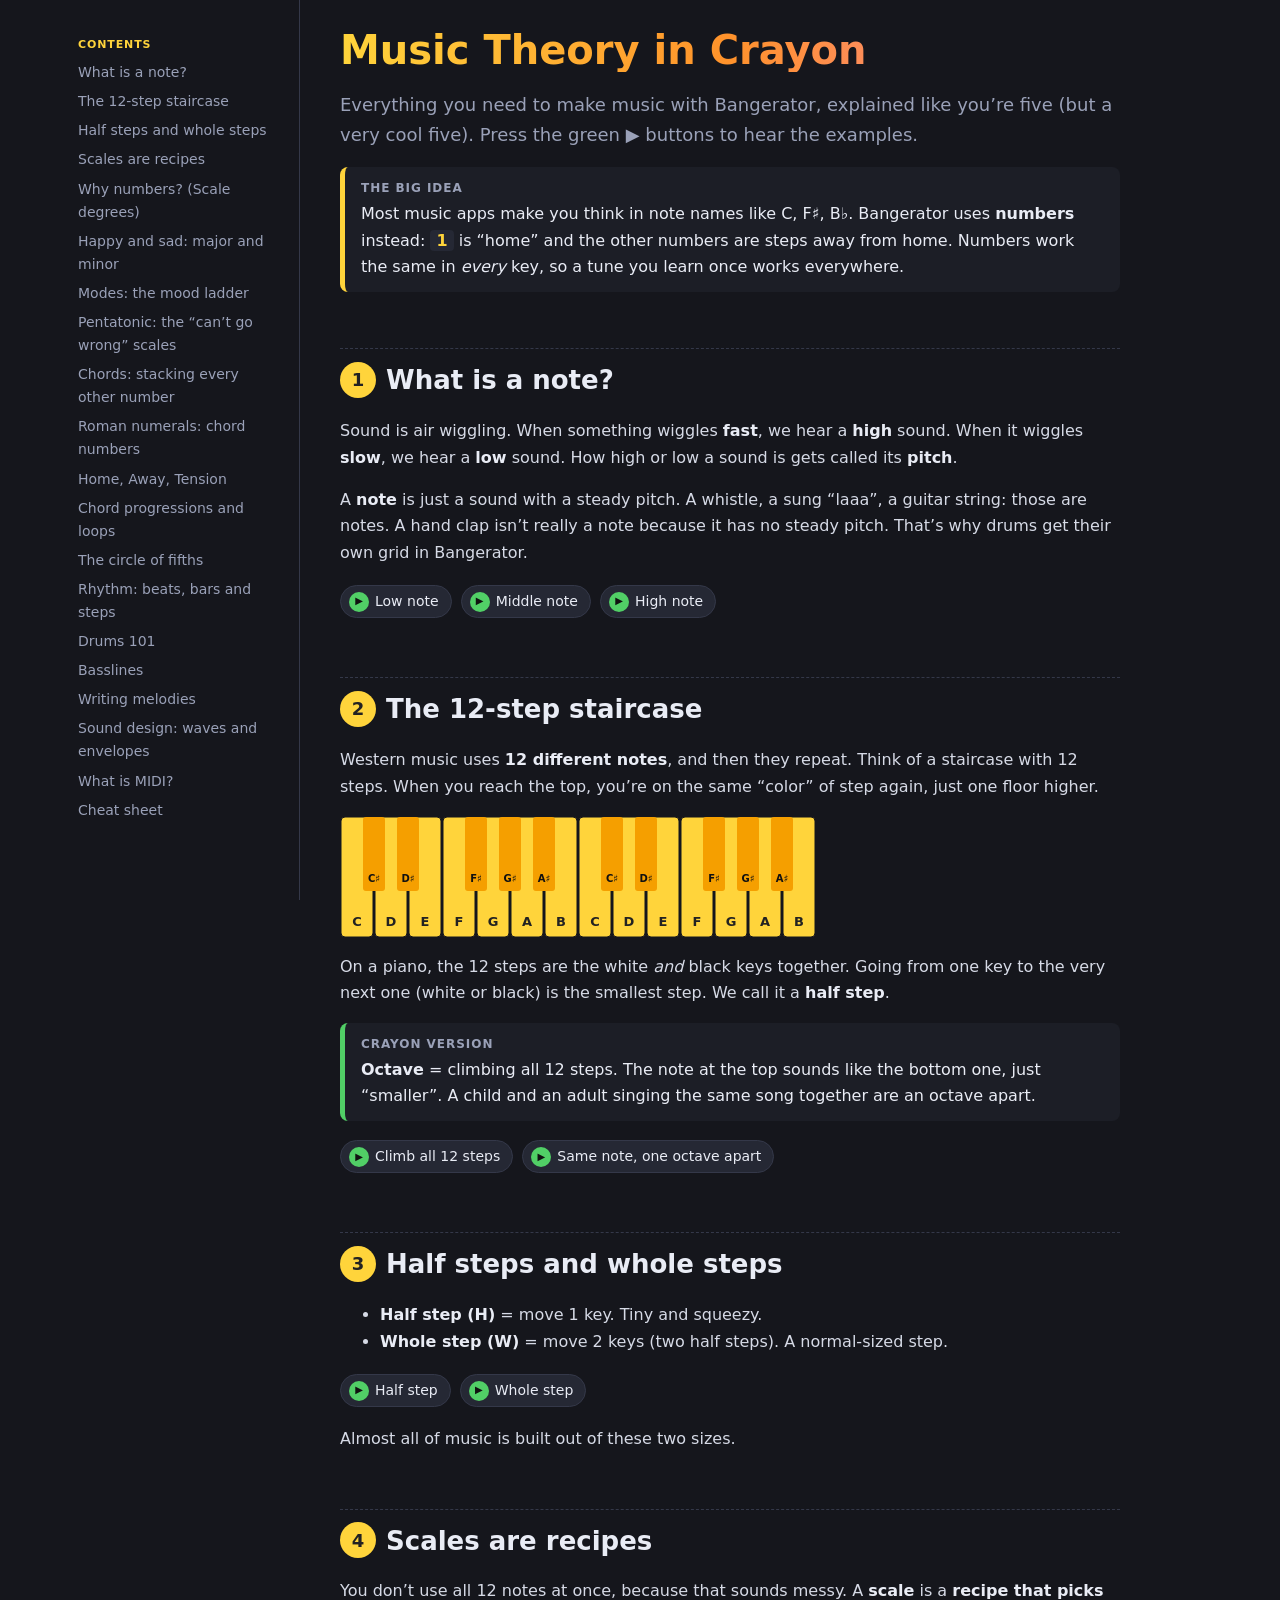
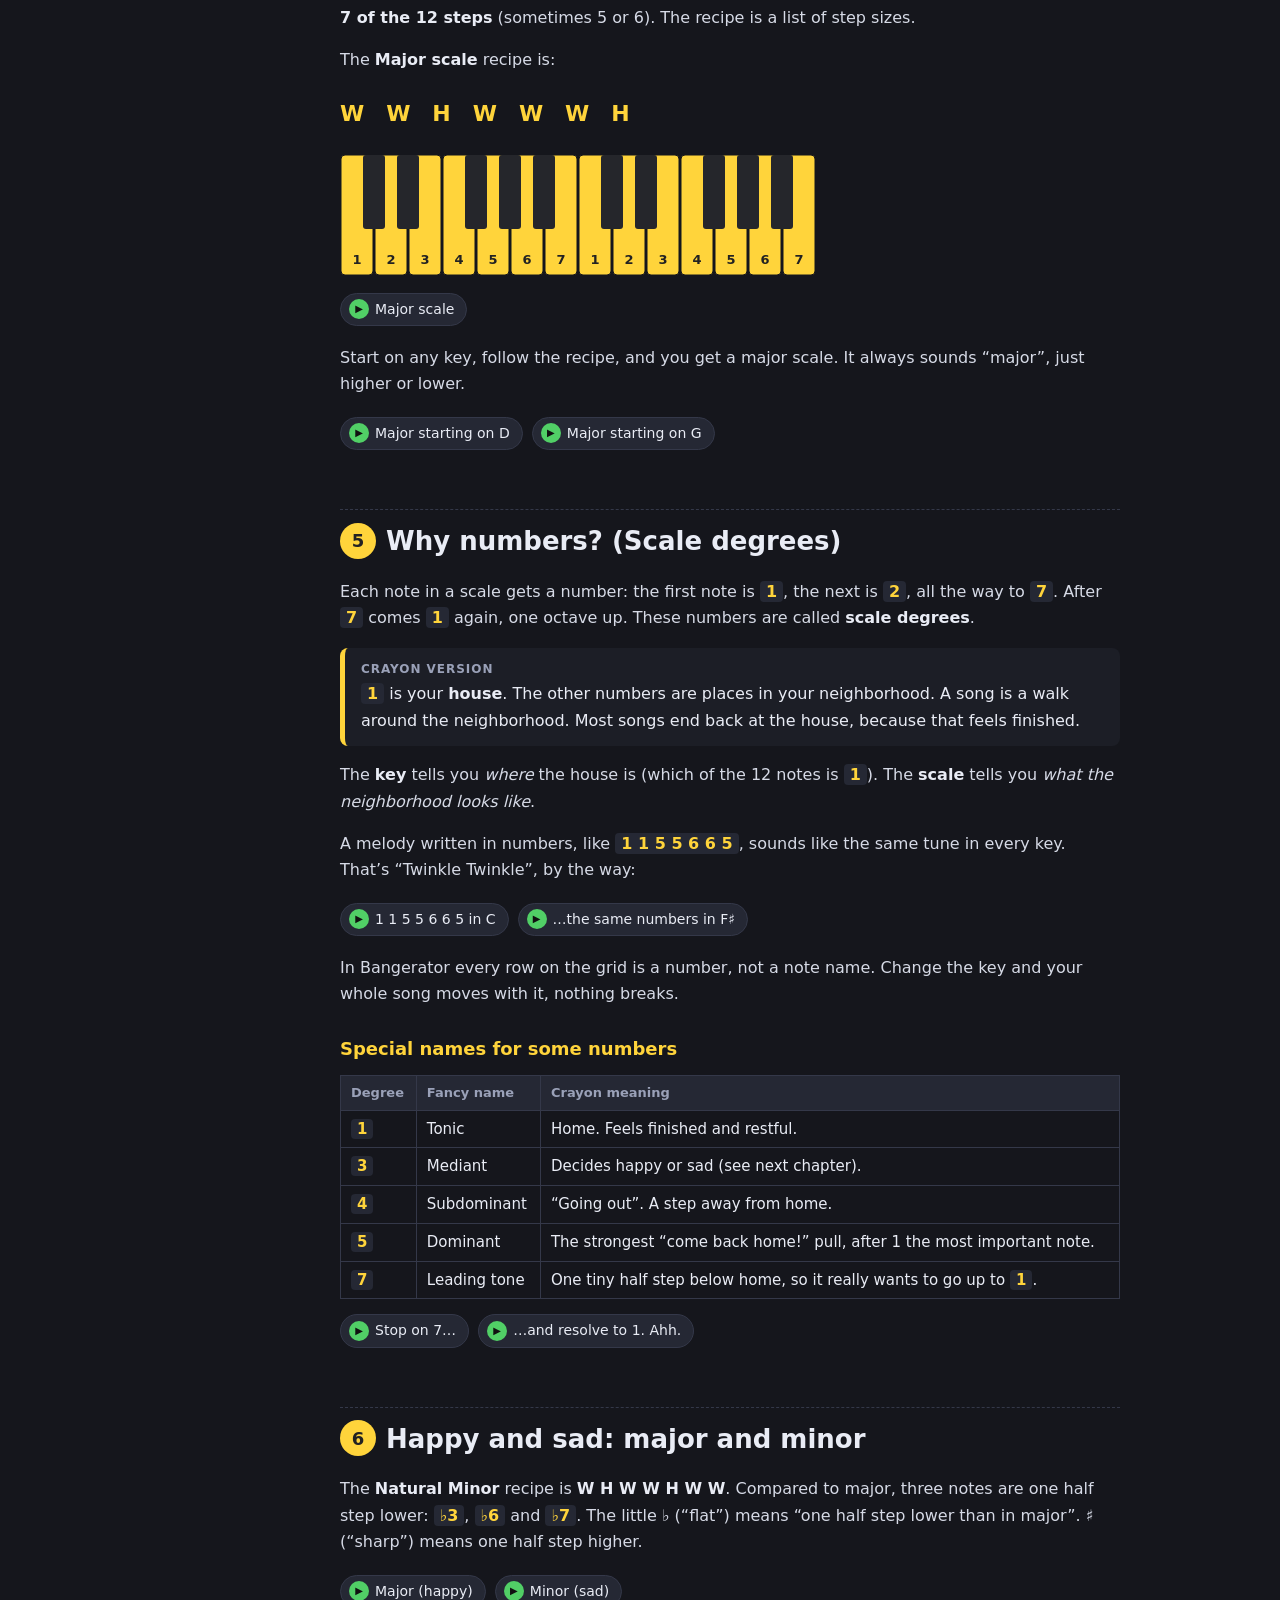
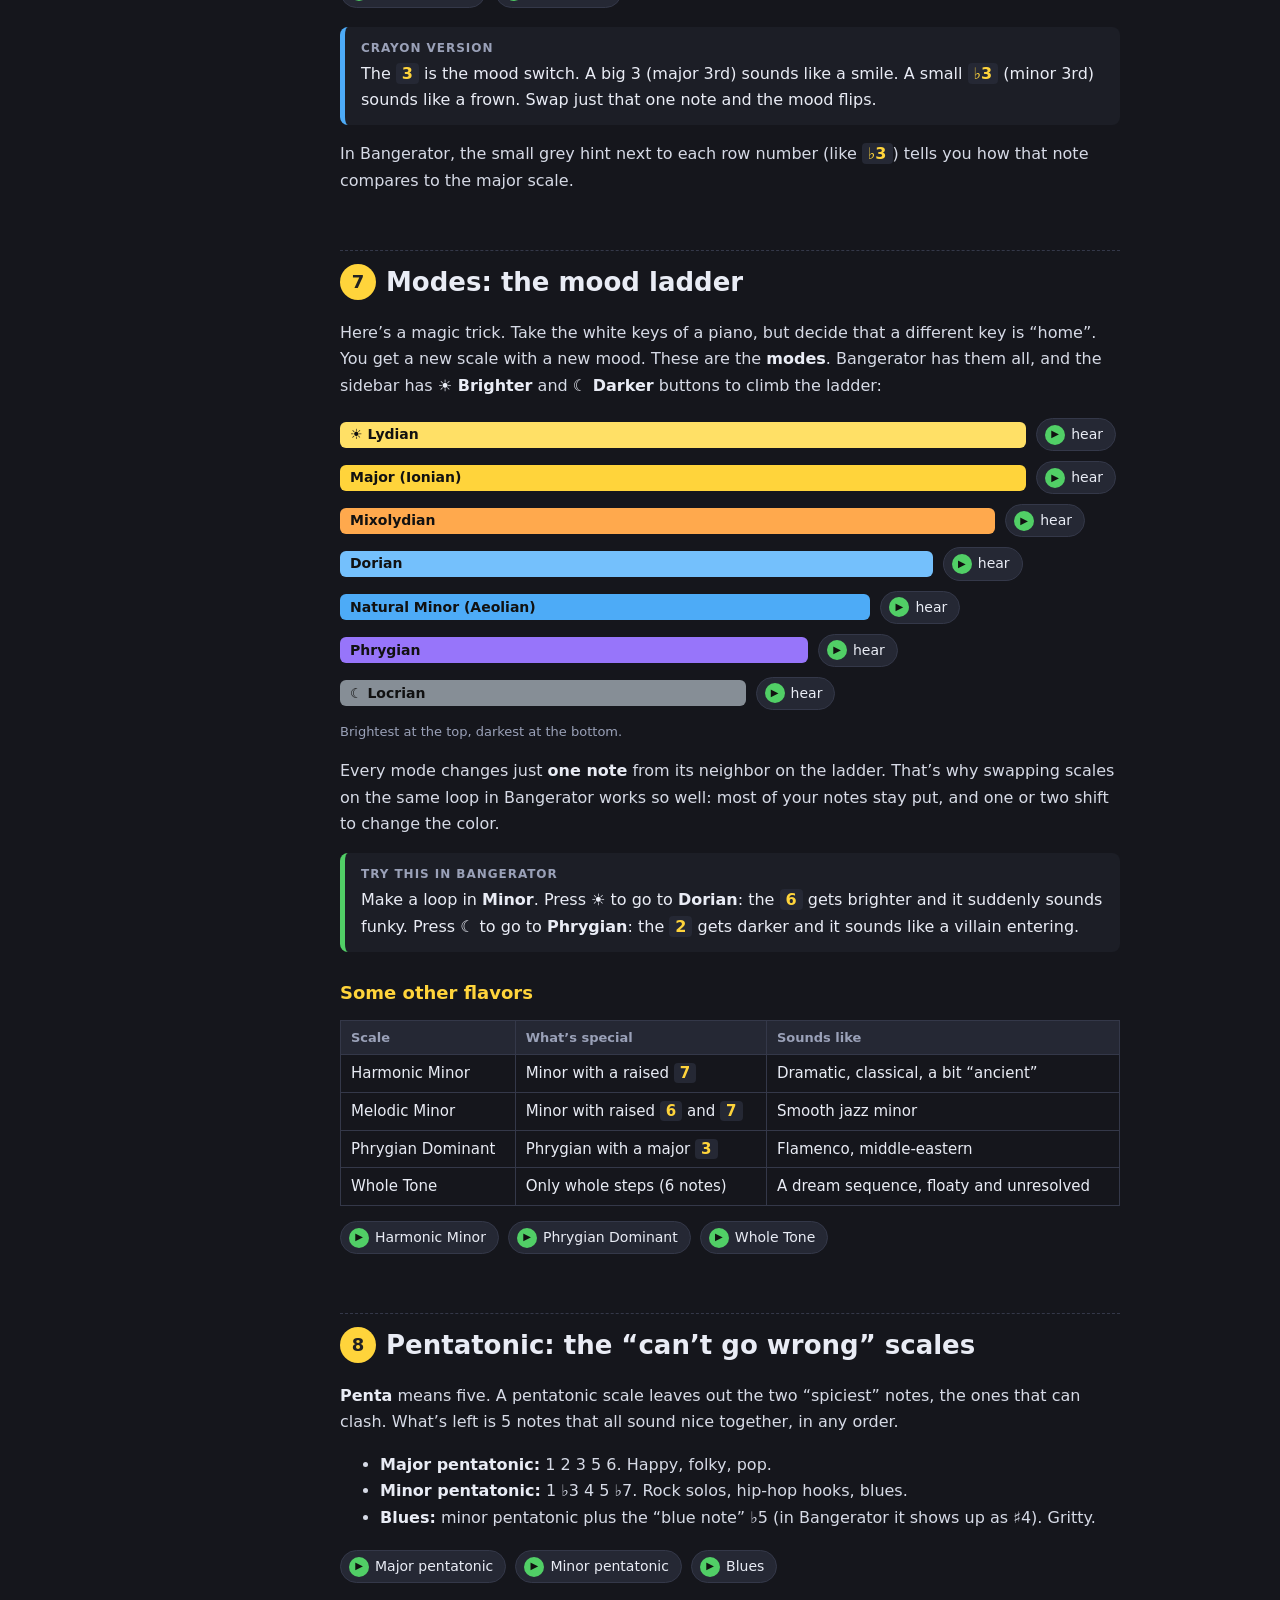
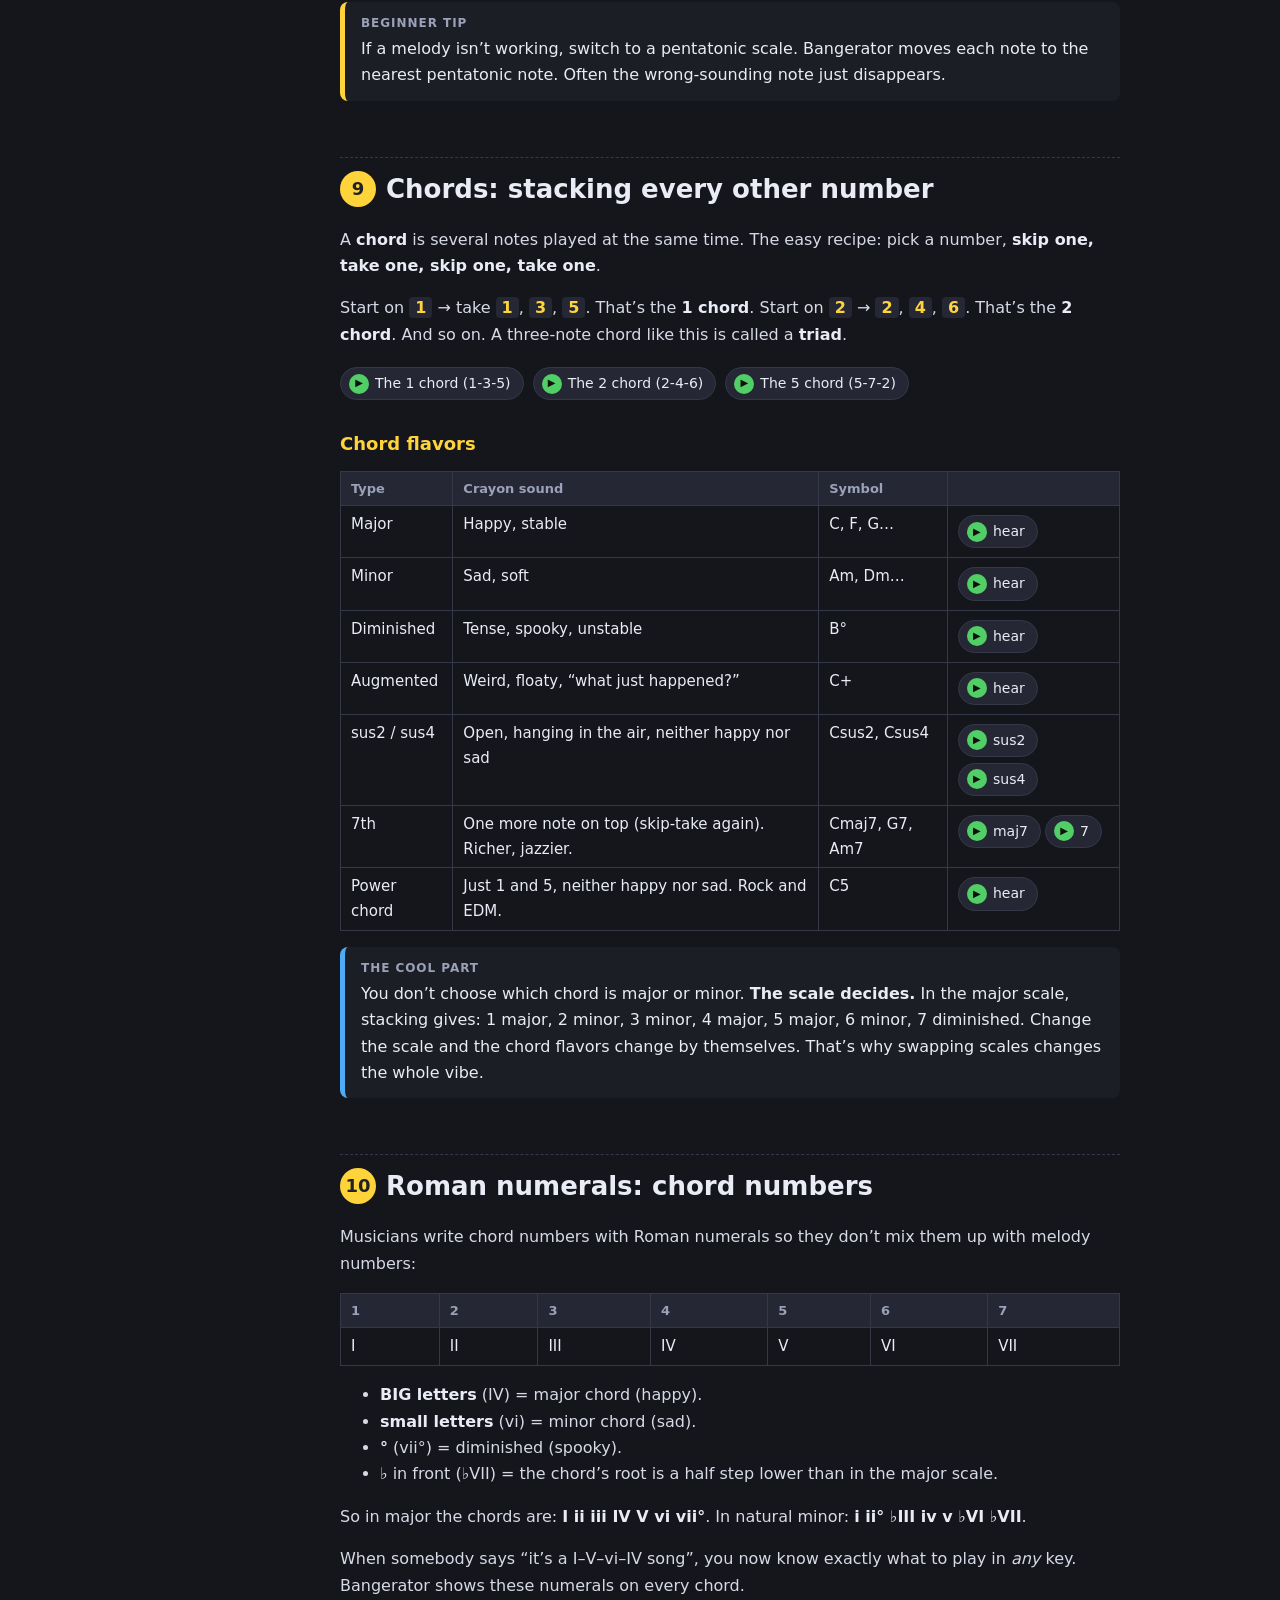
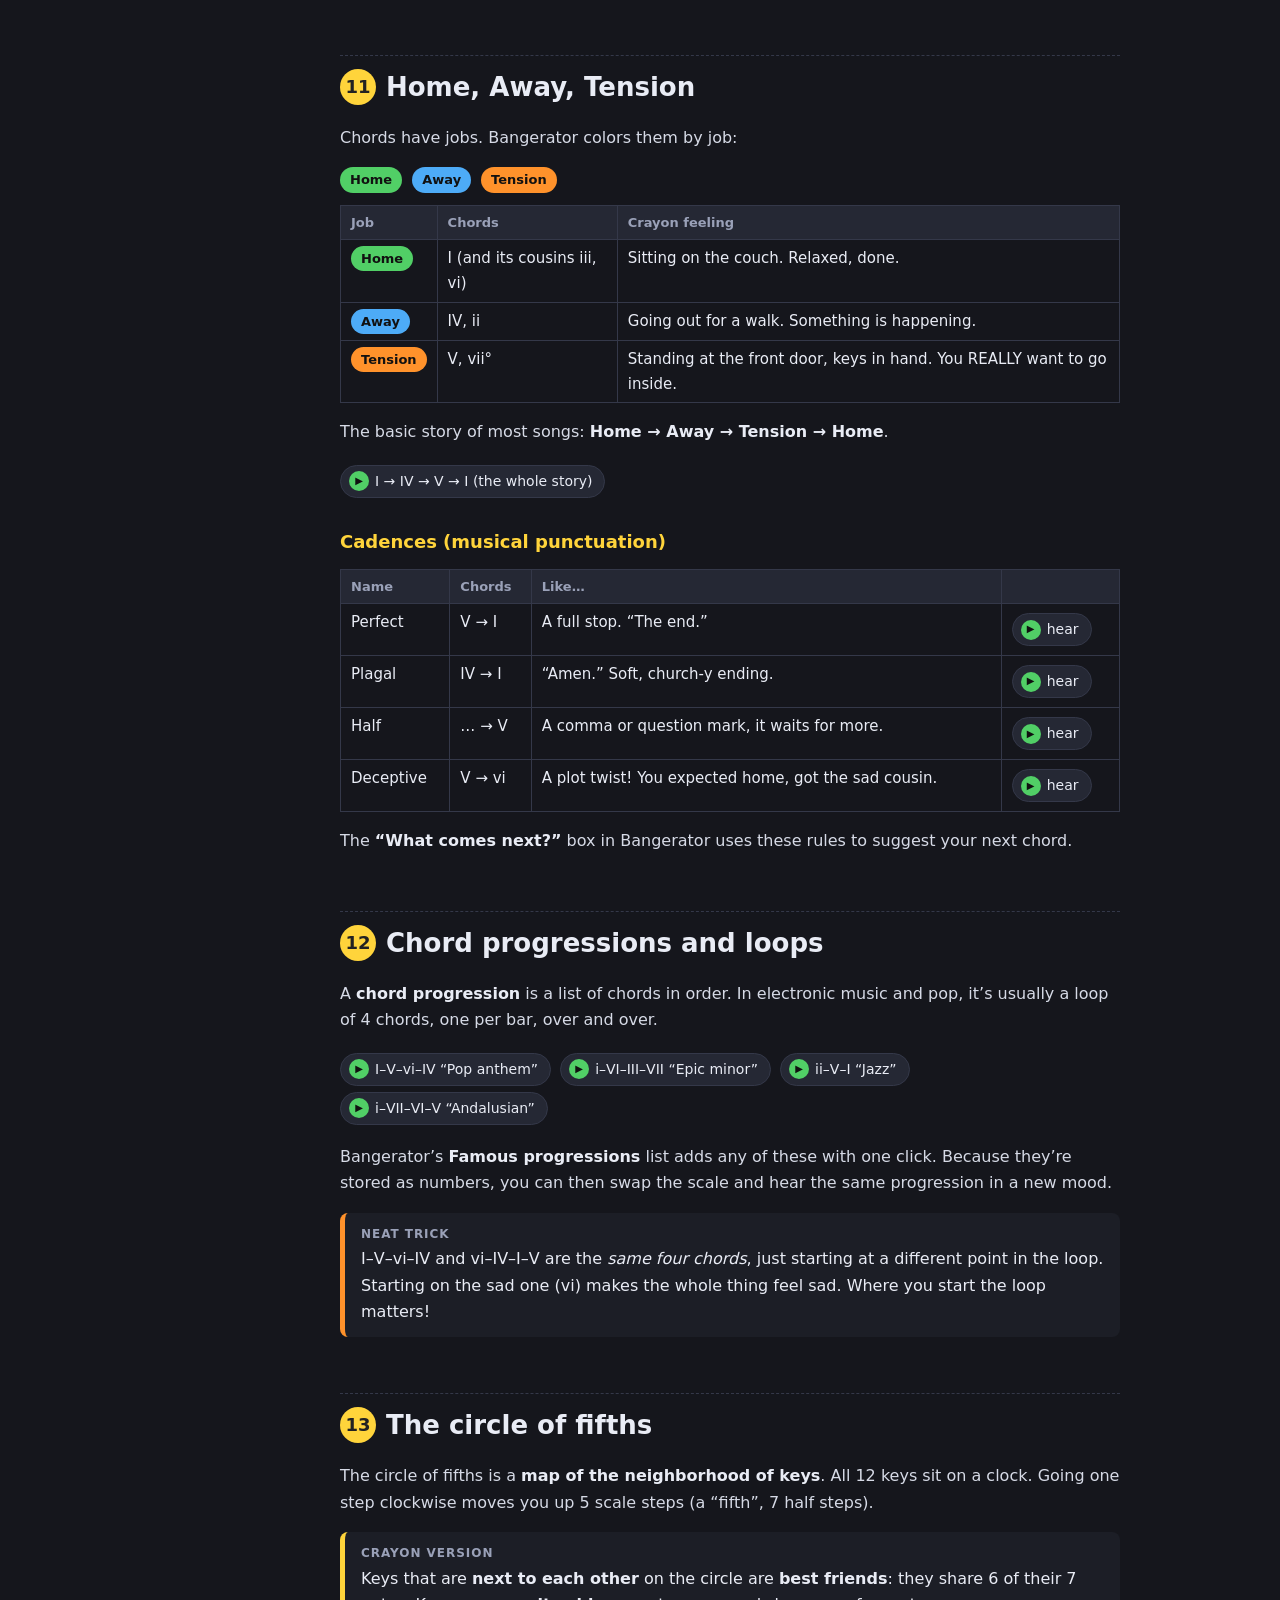
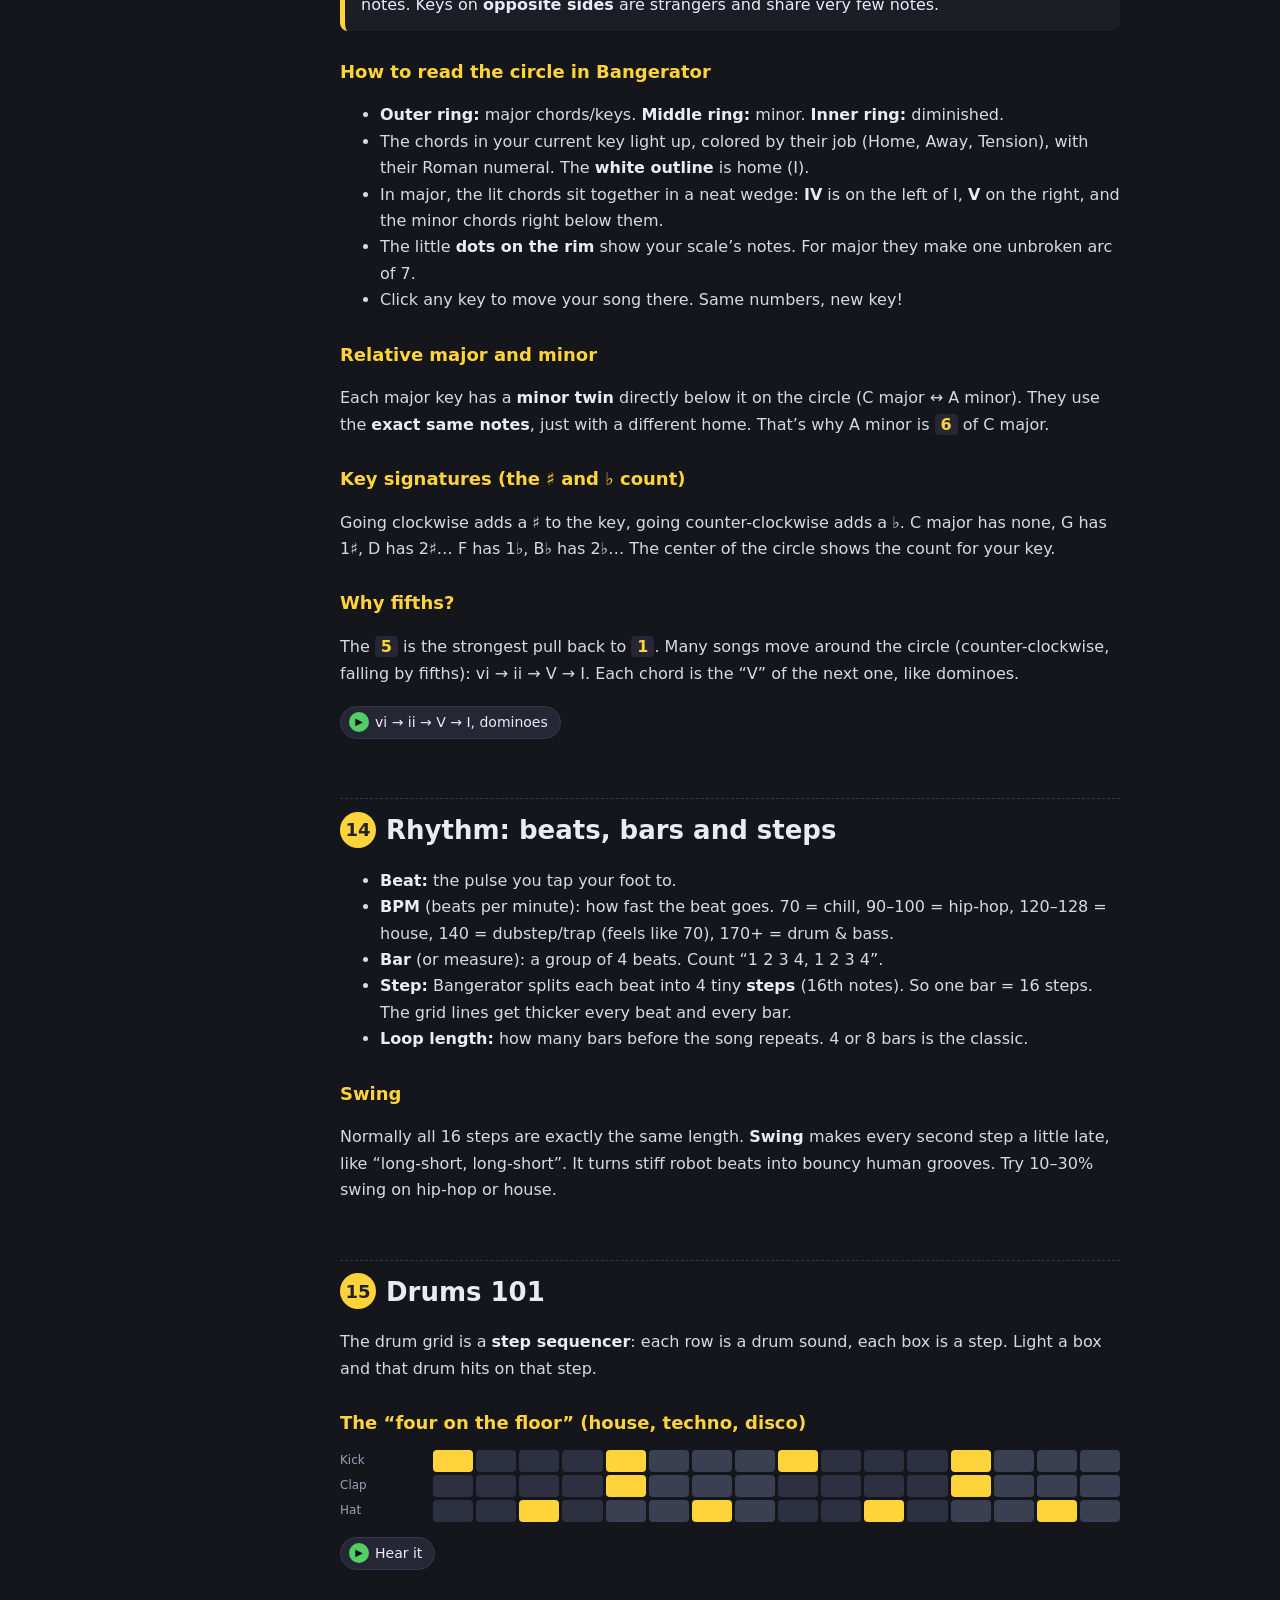
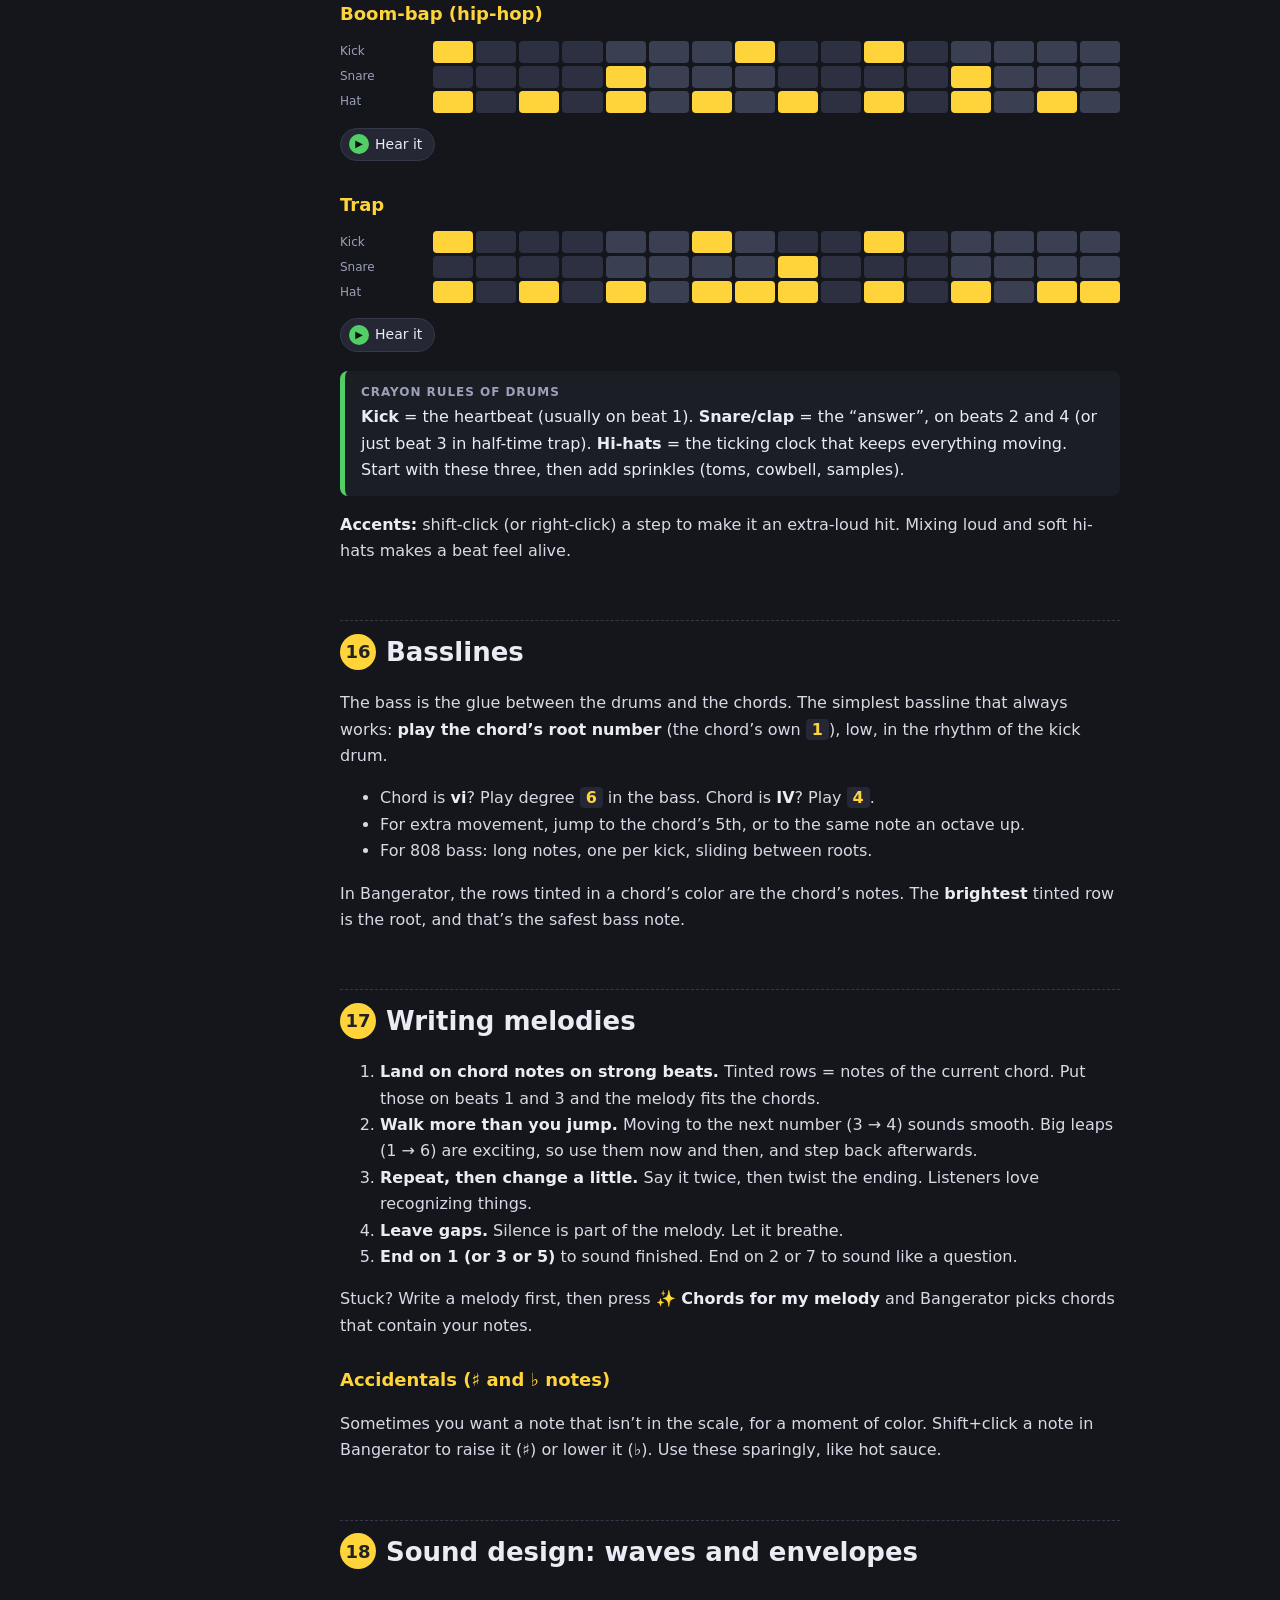
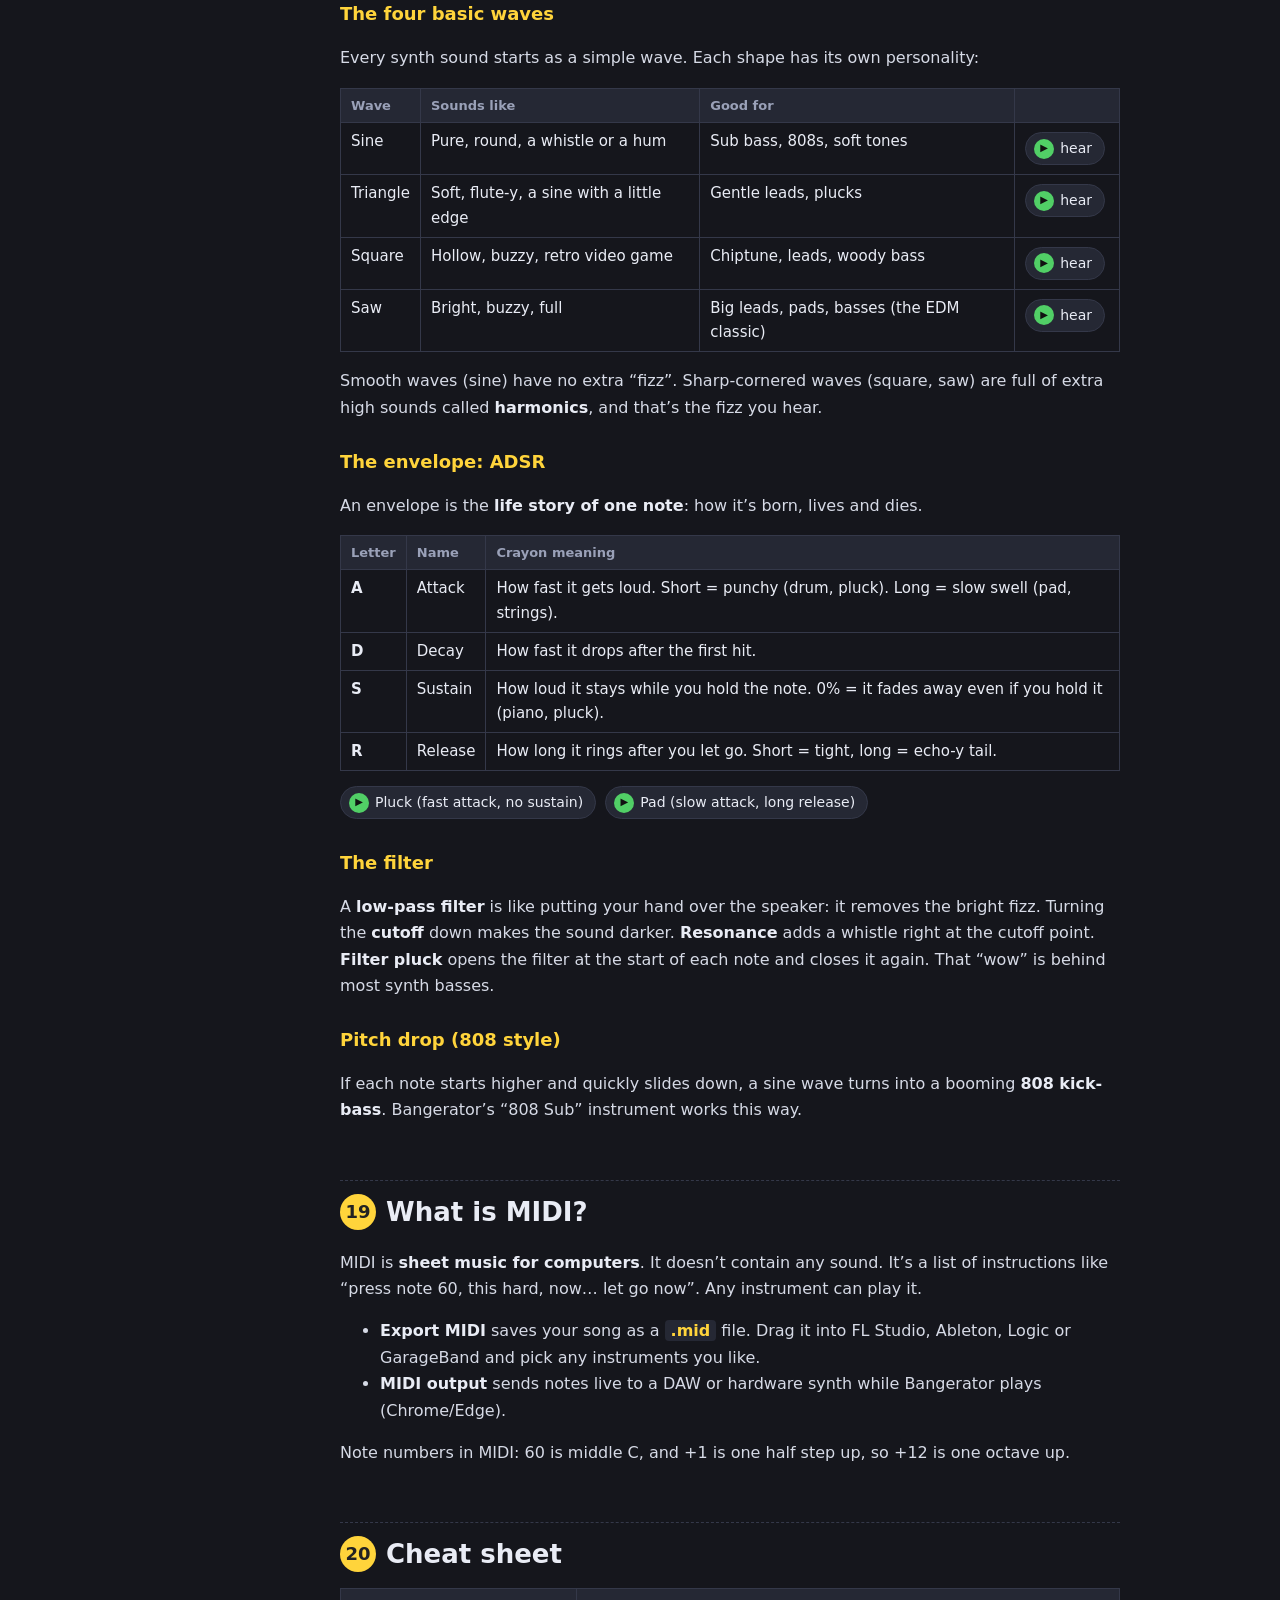
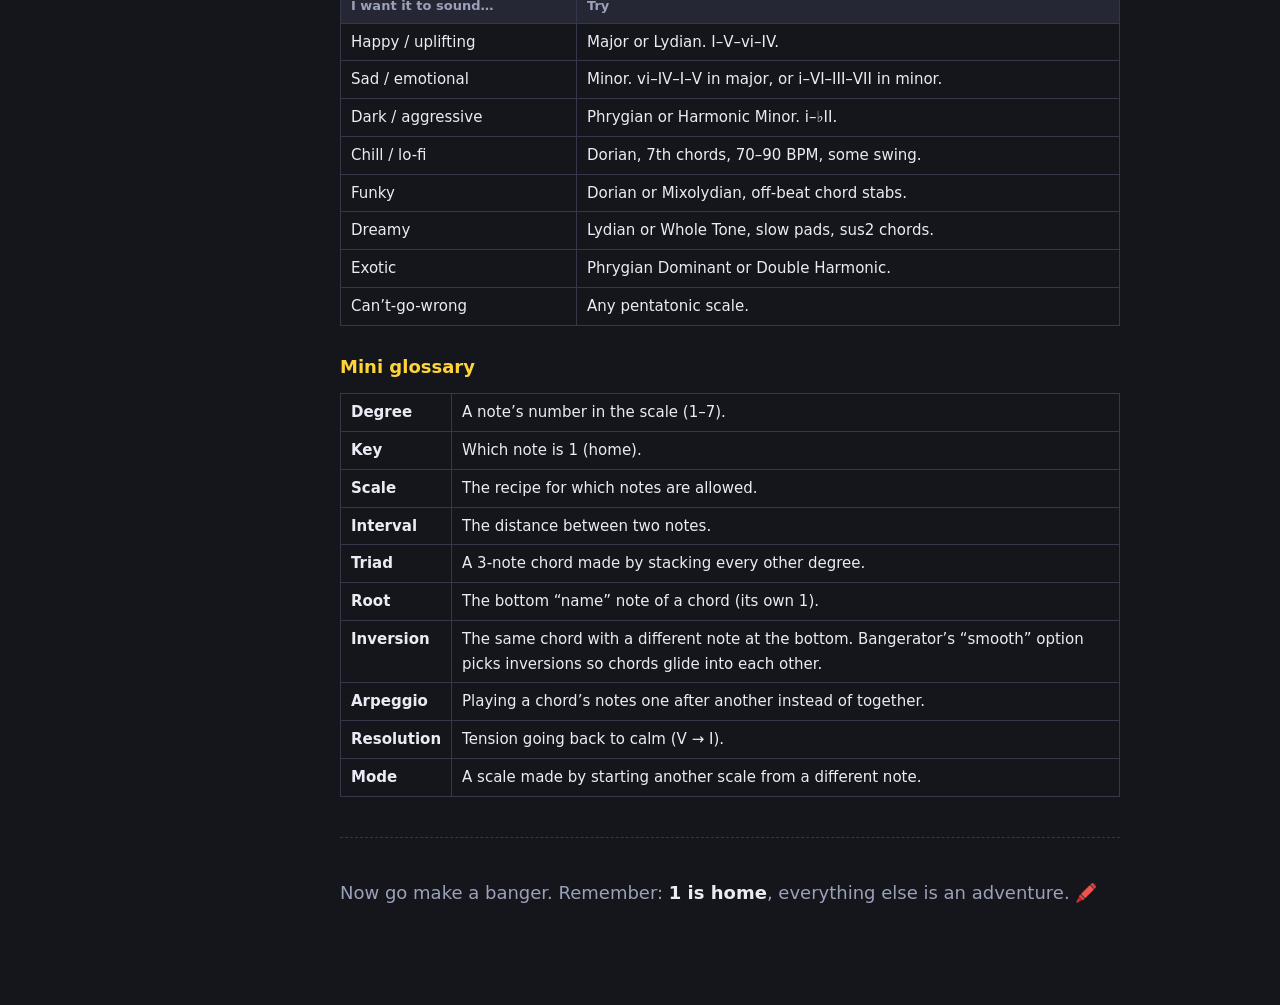
==== guide.html @ 970066cb "proof of  concept oneshot" ====
<!doctype html>
<html lang="en">
<head>
<meta charset="utf-8">
<meta name="viewport" content="width=device-width, initial-scale=1">
<title>Music Theory in Crayon</title>
<link rel="icon" href="data:image/svg+xml,%3Csvg xmlns='http://www.w3.org/2000/svg' viewBox='0 0 32 32'%3E%3Ccircle cx='16' cy='16' r='14' fill='%23ffd43b'/%3E%3Ctext x='16' y='22' font-size='16' text-anchor='middle' font-family='sans-serif' font-weight='bold'%3E1%3C/text%3E%3C/svg%3E">
<style>
  :root {
    --bg: #15161c; --bg2: #1c1e26; --bg3: #252834; --line: #343849; --text: #e9ecf5; --muted: #9aa1b8;
    --yellow: #ffd43b; --green: #51cf66; --blue: #4dabf7; --orange: #ff922b; --pink: #f783ac; --purple: #b197fc;
    color-scheme: dark;
  }
  * { box-sizing: border-box; }
  body { margin: 0; background: var(--bg); color: var(--text); font: 16px/1.65 system-ui, -apple-system, "Segoe UI", Roboto, sans-serif; }
  .wrap { display: flex; max-width: 1180px; margin: 0 auto; }
  nav.toc { position: sticky; top: 0; align-self: flex-start; height: 100vh; overflow-y: auto; width: 250px; flex: 0 0 250px; padding: 24px 12px 24px 20px; border-right: 1px solid var(--line); font-size: 14px; }
  nav.toc a { display: block; color: var(--muted); text-decoration: none; padding: 3px 8px; border-radius: 5px; }
  nav.toc a:hover { color: var(--text); background: var(--bg3); }
  nav.toc b { display: block; margin: 12px 0 4px 8px; font-size: 11px; text-transform: uppercase; letter-spacing: .08em; color: var(--yellow); }
  main { flex: 1; min-width: 0; padding: 28px 40px 80px; max-width: 860px; }
  h1 { font-size: 40px; margin: 0 0 6px; line-height: 1.1; background: linear-gradient(90deg, var(--yellow), var(--orange), var(--pink)); -webkit-background-clip: text; background-clip: text; color: transparent; }
  h2 { font-size: 26px; margin: 56px 0 12px; padding-top: 10px; border-top: 1px dashed var(--line); }
  h2 .n { display: inline-flex; align-items: center; justify-content: center; width: 36px; height: 36px; border-radius: 50%; background: var(--yellow); color: #222; font-size: 18px; margin-right: 10px; vertical-align: 3px; }
  h3 { font-size: 18px; margin: 26px 0 8px; color: var(--yellow); }
  p, li { color: #d6dae6; }
  b, strong { color: var(--text); }
  .lead { font-size: 18px; color: var(--muted); }
  .crayon { background: var(--bg2); border-left: 5px solid var(--yellow); border-radius: 8px; padding: 12px 16px; margin: 16px 0; }
  .crayon.green { border-color: var(--green); } .crayon.blue { border-color: var(--blue); } .crayon.orange { border-color: var(--orange); } .crayon.pink { border-color: var(--pink); }
  .crayon .tag { font-size: 12px; font-weight: 800; text-transform: uppercase; letter-spacing: .08em; color: var(--muted); display: block; margin-bottom: 2px; }
  .play { display: inline-flex; align-items: center; gap: 6px; background: var(--bg3); color: var(--text); border: 1px solid var(--line); border-radius: 999px; padding: 4px 12px 4px 8px; margin: 3px 4px 3px 0; cursor: pointer; font: inherit; font-size: 14px; }
  .play::before { content: "▶"; display: inline-flex; align-items: center; justify-content: center; width: 20px; height: 20px; border-radius: 50%; background: var(--green); color: #111; font-size: 10px; }
  .play:hover { border-color: var(--green); }
  .play.on::before { background: var(--orange); }
  table { border-collapse: collapse; margin: 12px 0; font-size: 15px; width: 100%; }
  th, td { border: 1px solid var(--line); padding: 6px 10px; text-align: left; vertical-align: top; }
  th { background: var(--bg3); color: var(--muted); font-weight: 600; font-size: 13px; }
  code, .num { background: var(--bg3); border-radius: 4px; padding: 1px 6px; font-weight: 700; color: var(--yellow); font-family: inherit; }
  .kbd { margin: 14px 0; overflow-x: auto; }
  .kbd svg { display: block; max-width: 100%; height: auto; }
  .row { display: flex; gap: 10px; flex-wrap: wrap; }
  .pill { display: inline-block; padding: 2px 10px; border-radius: 999px; font-weight: 700; font-size: 13px; color: #111; }
  .home { background: var(--green); } .away { background: var(--blue); } .tension { background: var(--orange); }
  .grid16 { display: grid; grid-template-columns: 90px repeat(16, 1fr); gap: 3px; margin: 12px 0; font-size: 12px; }
  .grid16 span { height: 22px; border-radius: 4px; background: #2c3040; }
  .grid16 span.on { background: var(--yellow); }
  .grid16 span.b { background: #3a3f52; }
  .grid16 span.b.on { background: var(--yellow); }
  .grid16 label { color: var(--muted); align-self: center; }
  .ladder { display: flex; flex-direction: column; gap: 4px; margin: 12px 0; }
  .ladder div { display: flex; align-items: center; gap: 10px; }
  .ladder .bar { height: 26px; border-radius: 6px; display: flex; align-items: center; padding: 0 10px; font-weight: 700; color: #111; font-size: 14px; }
  hr { border: none; border-top: 1px dashed var(--line); margin: 40px 0; }
  @media (max-width: 800px) { nav.toc { display: none; } main { padding: 20px 16px 60px; } }
</style>
</head>
<body>
<div class="wrap">
<nav class="toc" id="toc"></nav>
<main>

<h1>Music Theory in Crayon</h1>
<p class="lead">Everything you need to make music with Bangerator, explained like you’re five (but a very cool five). Press the green ▶ buttons to hear the examples.</p>

<div class="crayon"><span class="tag">The big idea</span>
Most music apps make you think in note names like C, F♯, B♭. Bangerator uses <b>numbers</b> instead: <span class="num">1</span> is “home” and the other numbers are steps away from home. Numbers work the same in <i>every</i> key, so a tune you learn once works everywhere.</div>

<!-- ============================================================ -->
<h2 id="sound"><span class="n">1</span>What is a note?</h2>
<p>Sound is air wiggling. When something wiggles <b>fast</b>, we hear a <b>high</b> sound. When it wiggles <b>slow</b>, we hear a <b>low</b> sound. How high or low a sound is gets called its <b>pitch</b>.</p>
<p>A <b>note</b> is just a sound with a steady pitch. A whistle, a sung “laaa”, a guitar string: those are notes. A hand clap isn’t really a note because it has no steady pitch. That’s why drums get their own grid in Bangerator.</p>
<button class="play" data-play="notes:48">Low note</button>
<button class="play" data-play="notes:60">Middle note</button>
<button class="play" data-play="notes:84">High note</button>

<!-- ============================================================ -->
<h2 id="twelve"><span class="n">2</span>The 12-step staircase</h2>
<p>Western music uses <b>12 different notes</b>, and then they repeat. Think of a staircase with 12 steps. When you reach the top, you’re on the same “color” of step again, just one floor higher.</p>
<div class="kbd" data-kbd="0,1,2,3,4,5,6,7,8,9,10,11" data-root="0" data-labels="names"></div>
<p>On a piano, the 12 steps are the white <i>and</i> black keys together. Going from one key to the very next one (white or black) is the smallest step. We call it a <b>half step</b>.</p>
<div class="crayon green"><span class="tag">Crayon version</span>
<b>Octave</b> = climbing all 12 steps. The note at the top sounds like the bottom one, just “smaller”. A child and an adult singing the same song together are an octave apart.</div>
<button class="play" data-play="notes:60,61,62,63,64,65,66,67,68,69,70,71,72" data-gap="0.18">Climb all 12 steps</button>
<button class="play" data-play="chord:60,72">Same note, one octave apart</button>

<!-- ============================================================ -->
<h2 id="steps"><span class="n">3</span>Half steps and whole steps</h2>
<ul>
  <li><b>Half step (H)</b> = move 1 key. Tiny and squeezy.</li>
  <li><b>Whole step (W)</b> = move 2 keys (two half steps). A normal-sized step.</li>
</ul>
<button class="play" data-play="notes:60,61" data-gap="0.4">Half step</button>
<button class="play" data-play="notes:60,62" data-gap="0.4">Whole step</button>
<p>Almost all of music is built out of these two sizes.</p>

<!-- ============================================================ -->
<h2 id="scales"><span class="n">4</span>Scales are recipes</h2>
<p>You don’t use all 12 notes at once, because that sounds messy. A <b>scale</b> is a <b>recipe that picks 7 of the 12 steps</b> (sometimes 5 or 6). The recipe is a list of step sizes.</p>
<p>The <b>Major scale</b> recipe is:</p>
<p style="font-size:22px;font-weight:800;letter-spacing:.1em;color:var(--yellow)">W&nbsp; W&nbsp; H&nbsp; W&nbsp; W&nbsp; W&nbsp; H</p>
<div class="kbd" data-kbd="0,2,4,5,7,9,11" data-root="0" data-labels="degrees"></div>
<button class="play" data-play="scale:major:60">Major scale</button>
<p>Start on any key, follow the recipe, and you get a major scale. It always sounds “major”, just higher or lower.</p>
<button class="play" data-play="scale:major:62">Major starting on D</button>
<button class="play" data-play="scale:major:67">Major starting on G</button>

<!-- ============================================================ -->
<h2 id="numbers"><span class="n">5</span>Why numbers? (Scale degrees)</h2>
<p>Each note in a scale gets a number: the first note is <span class="num">1</span>, the next is <span class="num">2</span>, all the way to <span class="num">7</span>. After <span class="num">7</span> comes <span class="num">1</span> again, one octave up. These numbers are called <b>scale degrees</b>.</p>
<div class="crayon"><span class="tag">Crayon version</span>
<span class="num">1</span> is your <b>house</b>. The other numbers are places in your neighborhood. A song is a walk around the neighborhood. Most songs end back at the house, because that feels finished.</div>
<p>The <b>key</b> tells you <i>where</i> the house is (which of the 12 notes is <span class="num">1</span>). The <b>scale</b> tells you <i>what the neighborhood looks like</i>.</p>
<p>A melody written in numbers, like <span class="num">1 1 5 5 6 6 5</span>, sounds like the same tune in every key. That’s “Twinkle Twinkle”, by the way:</p>
<button class="play" data-play="degrees:major:60:0,0,4,4,5,5,4">1 1 5 5 6 6 5 in C</button>
<button class="play" data-play="degrees:major:66:0,0,4,4,5,5,4">…the same numbers in F♯</button>
<p>In Bangerator every row on the grid is a number, not a note name. Change the key and your whole song moves with it, nothing breaks.</p>
<h3>Special names for some numbers</h3>
<table>
<tr><th>Degree</th><th>Fancy name</th><th>Crayon meaning</th></tr>
<tr><td><span class="num">1</span></td><td>Tonic</td><td>Home. Feels finished and restful.</td></tr>
<tr><td><span class="num">3</span></td><td>Mediant</td><td>Decides happy or sad (see next chapter).</td></tr>
<tr><td><span class="num">4</span></td><td>Subdominant</td><td>“Going out”. A step away from home.</td></tr>
<tr><td><span class="num">5</span></td><td>Dominant</td><td>The strongest “come back home!” pull, after 1 the most important note.</td></tr>
<tr><td><span class="num">7</span></td><td>Leading tone</td><td>One tiny half step below home, so it really wants to go up to <span class="num">1</span>.</td></tr>
</table>
<button class="play" data-play="degrees:major:60:0,1,2,3,4,5,6">Stop on 7…</button>
<button class="play" data-play="degrees:major:60:6,7">…and resolve to 1. Ahh.</button>

<!-- ============================================================ -->
<h2 id="majorminor"><span class="n">6</span>Happy and sad: major and minor</h2>
<p>The <b>Natural Minor</b> recipe is <b>W H W W H W W</b>. Compared to major, three notes are one half step lower: <span class="num">♭3</span>, <span class="num">♭6</span> and <span class="num">♭7</span>. The little ♭ (“flat”) means “one half step lower than in major”. ♯ (“sharp”) means one half step higher.</p>
<button class="play" data-play="scale:major:60">Major (happy)</button>
<button class="play" data-play="scale:minor:60">Minor (sad)</button>
<div class="crayon blue"><span class="tag">Crayon version</span>
The <span class="num">3</span> is the mood switch. A big 3 (major 3rd) sounds like a smile. A small <span class="num">♭3</span> (minor 3rd) sounds like a frown. Swap just that one note and the mood flips.</div>
<p>In Bangerator, the small grey hint next to each row number (like <code>♭3</code>) tells you how that note compares to the major scale.</p>

<!-- ============================================================ -->
<h2 id="modes"><span class="n">7</span>Modes: the mood ladder</h2>
<p>Here’s a magic trick. Take the white keys of a piano, but decide that a different key is “home”. You get a new scale with a new mood. These are the <b>modes</b>. Bangerator has them all, and the sidebar has <b>☀ Brighter</b> and <b>☾ Darker</b> buttons to climb the ladder:</p>
<div class="ladder" id="ladder"></div>
<p>Every mode changes just <b>one note</b> from its neighbor on the ladder. That’s why swapping scales on the same loop in Bangerator works so well: most of your notes stay put, and one or two shift to change the color.</p>
<div class="crayon green"><span class="tag">Try this in Bangerator</span>
Make a loop in <b>Minor</b>. Press ☀ to go to <b>Dorian</b>: the <span class="num">6</span> gets brighter and it suddenly sounds funky. Press ☾ to go to <b>Phrygian</b>: the <span class="num">2</span> gets darker and it sounds like a villain entering.</div>
<h3>Some other flavors</h3>
<table>
<tr><th>Scale</th><th>What’s special</th><th>Sounds like</th></tr>
<tr><td>Harmonic Minor</td><td>Minor with a raised <span class="num">7</span></td><td>Dramatic, classical, a bit “ancient”</td></tr>
<tr><td>Melodic Minor</td><td>Minor with raised <span class="num">6</span> and <span class="num">7</span></td><td>Smooth jazz minor</td></tr>
<tr><td>Phrygian Dominant</td><td>Phrygian with a major <span class="num">3</span></td><td>Flamenco, middle-eastern</td></tr>
<tr><td>Whole Tone</td><td>Only whole steps (6 notes)</td><td>A dream sequence, floaty and unresolved</td></tr>
</table>
<button class="play" data-play="scale:harmonicMinor:60">Harmonic Minor</button>
<button class="play" data-play="scale:phrygianDominant:60">Phrygian Dominant</button>
<button class="play" data-play="scale:wholeTone:60">Whole Tone</button>

<!-- ============================================================ -->
<h2 id="penta"><span class="n">8</span>Pentatonic: the “can’t go wrong” scales</h2>
<p><b>Penta</b> means five. A pentatonic scale leaves out the two “spiciest” notes, the ones that can clash. What’s left is 5 notes that all sound nice together, in any order.</p>
<ul>
<li><b>Major pentatonic:</b> 1 2 3 5 6. Happy, folky, pop.</li>
<li><b>Minor pentatonic:</b> 1 ♭3 4 5 ♭7. Rock solos, hip-hop hooks, blues.</li>
<li><b>Blues:</b> minor pentatonic plus the “blue note” ♭5 (in Bangerator it shows up as ♯4). Gritty.</li>
</ul>
<button class="play" data-play="scale:majorPent:60">Major pentatonic</button>
<button class="play" data-play="scale:minorPent:60">Minor pentatonic</button>
<button class="play" data-play="scale:blues:60">Blues</button>
<div class="crayon"><span class="tag">Beginner tip</span>
If a melody isn’t working, switch to a pentatonic scale. Bangerator moves each note to the nearest pentatonic note. Often the wrong-sounding note just disappears.</div>

<!-- ============================================================ -->
<h2 id="chords"><span class="n">9</span>Chords: stacking every other number</h2>
<p>A <b>chord</b> is several notes played at the same time. The easy recipe: pick a number, <b>skip one, take one, skip one, take one</b>.</p>
<p>Start on <span class="num">1</span> → take <span class="num">1</span>, <span class="num">3</span>, <span class="num">5</span>. That’s the <b>1 chord</b>. Start on <span class="num">2</span> → <span class="num">2</span>, <span class="num">4</span>, <span class="num">6</span>. That’s the <b>2 chord</b>. And so on. A three-note chord like this is called a <b>triad</b>.</p>
<button class="play" data-play="degchord:major:60:0">The 1 chord (1-3-5)</button>
<button class="play" data-play="degchord:major:60:1">The 2 chord (2-4-6)</button>
<button class="play" data-play="degchord:major:60:4">The 5 chord (5-7-2)</button>
<h3>Chord flavors</h3>
<table>
<tr><th>Type</th><th>Crayon sound</th><th>Symbol</th><th></th></tr>
<tr><td>Major</td><td>Happy, stable</td><td>C, F, G…</td><td><button class="play" data-play="chord:60,64,67">hear</button></td></tr>
<tr><td>Minor</td><td>Sad, soft</td><td>Am, Dm…</td><td><button class="play" data-play="chord:60,63,67">hear</button></td></tr>
<tr><td>Diminished</td><td>Tense, spooky, unstable</td><td>B°</td><td><button class="play" data-play="chord:60,63,66">hear</button></td></tr>
<tr><td>Augmented</td><td>Weird, floaty, “what just happened?”</td><td>C+</td><td><button class="play" data-play="chord:60,64,68">hear</button></td></tr>
<tr><td>sus2 / sus4</td><td>Open, hanging in the air, neither happy nor sad</td><td>Csus2, Csus4</td><td><button class="play" data-play="chord:60,62,67">sus2</button><button class="play" data-play="chord:60,65,67">sus4</button></td></tr>
<tr><td>7th</td><td>One more note on top (skip-take again). Richer, jazzier.</td><td>Cmaj7, G7, Am7</td><td><button class="play" data-play="chord:60,64,67,71">maj7</button><button class="play" data-play="chord:55,59,62,65">7</button></td></tr>
<tr><td>Power chord</td><td>Just 1 and 5, neither happy nor sad. Rock and EDM.</td><td>C5</td><td><button class="play" data-play="chord:48,55,60">hear</button></td></tr>
</table>
<div class="crayon blue"><span class="tag">The cool part</span>
You don’t choose which chord is major or minor. <b>The scale decides.</b> In the major scale, stacking gives: 1 major, 2 minor, 3 minor, 4 major, 5 major, 6 minor, 7 diminished. Change the scale and the chord flavors change by themselves. That’s why swapping scales changes the whole vibe.</div>

<!-- ============================================================ -->
<h2 id="roman"><span class="n">10</span>Roman numerals: chord numbers</h2>
<p>Musicians write chord numbers with Roman numerals so they don’t mix them up with melody numbers:</p>
<table>
<tr><th>1</th><th>2</th><th>3</th><th>4</th><th>5</th><th>6</th><th>7</th></tr>
<tr><td>I</td><td>II</td><td>III</td><td>IV</td><td>V</td><td>VI</td><td>VII</td></tr>
</table>
<ul>
<li><b>BIG letters</b> (IV) = major chord (happy).</li>
<li><b>small letters</b> (vi) = minor chord (sad).</li>
<li><b>°</b> (vii°) = diminished (spooky).</li>
<li><b>♭</b> in front (♭VII) = the chord’s root is a half step lower than in the major scale.</li>
</ul>
<p>So in major the chords are: <b>I ii iii IV V vi vii°</b>. In natural minor: <b>i ii° ♭III iv v ♭VI ♭VII</b>.</p>
<p>When somebody says “it’s a I–V–vi–IV song”, you now know exactly what to play in <i>any</i> key. Bangerator shows these numerals on every chord.</p>

<!-- ============================================================ -->
<h2 id="function"><span class="n">11</span>Home, Away, Tension</h2>
<p>Chords have jobs. Bangerator colors them by job:</p>
<div class="row" style="margin:10px 0">
  <span class="pill home">Home</span> <span class="pill away">Away</span> <span class="pill tension">Tension</span>
</div>
<table>
<tr><th>Job</th><th>Chords</th><th>Crayon feeling</th></tr>
<tr><td><span class="pill home">Home</span></td><td>I (and its cousins iii, vi)</td><td>Sitting on the couch. Relaxed, done.</td></tr>
<tr><td><span class="pill away">Away</span></td><td>IV, ii</td><td>Going out for a walk. Something is happening.</td></tr>
<tr><td><span class="pill tension">Tension</span></td><td>V, vii°</td><td>Standing at the front door, keys in hand. You REALLY want to go inside.</td></tr>
</table>
<p>The basic story of most songs: <b>Home → Away → Tension → Home</b>.</p>
<button class="play" data-play="prog:major:60:0,3,4,0">I → IV → V → I (the whole story)</button>
<h3>Cadences (musical punctuation)</h3>
<table>
<tr><th>Name</th><th>Chords</th><th>Like…</th><th></th></tr>
<tr><td>Perfect</td><td>V → I</td><td>A full stop. “The end.”</td><td><button class="play" data-play="prog:major:60:4,0">hear</button></td></tr>
<tr><td>Plagal</td><td>IV → I</td><td>“Amen.” Soft, church-y ending.</td><td><button class="play" data-play="prog:major:60:3,0">hear</button></td></tr>
<tr><td>Half</td><td>… → V</td><td>A comma or question mark, it waits for more.</td><td><button class="play" data-play="prog:major:60:0,4">hear</button></td></tr>
<tr><td>Deceptive</td><td>V → vi</td><td>A plot twist! You expected home, got the sad cousin.</td><td><button class="play" data-play="prog:major:60:4,5">hear</button></td></tr>
</table>
<p>The <b>“What comes next?”</b> box in Bangerator uses these rules to suggest your next chord.</p>

<!-- ============================================================ -->
<h2 id="progressions"><span class="n">12</span>Chord progressions and loops</h2>
<p>A <b>chord progression</b> is a list of chords in order. In electronic music and pop, it’s usually a loop of 4 chords, one per bar, over and over.</p>
<button class="play" data-play="prog:major:60:0,4,5,3">I–V–vi–IV “Pop anthem”</button>
<button class="play" data-play="prog:minor:57:0,5,2,6">i–VI–III–VII “Epic minor”</button>
<button class="play" data-play="prog:major:60:1,4,0,0">ii–V–I “Jazz”</button>
<button class="play" data-play="prog:harmonicMinor:57:0,6,5,4">i–VII–VI–V “Andalusian”</button>
<p>Bangerator’s <b>Famous progressions</b> list adds any of these with one click. Because they’re stored as numbers, you can then swap the scale and hear the same progression in a new mood.</p>
<div class="crayon orange"><span class="tag">Neat trick</span>
I–V–vi–IV and vi–IV–I–V are the <i>same four chords</i>, just starting at a different point in the loop. Starting on the sad one (vi) makes the whole thing feel sad. Where you start the loop matters!</div>

<!-- ============================================================ -->
<h2 id="circle"><span class="n">13</span>The circle of fifths</h2>
<p>The circle of fifths is a <b>map of the neighborhood of keys</b>. All 12 keys sit on a clock. Going one step clockwise moves you up 5 scale steps (a “fifth”, 7 half steps).</p>
<div class="crayon"><span class="tag">Crayon version</span>
Keys that are <b>next to each other</b> on the circle are <b>best friends</b>: they share 6 of their 7 notes. Keys on <b>opposite sides</b> are strangers and share very few notes.</div>
<h3>How to read the circle in Bangerator</h3>
<ul>
<li><b>Outer ring:</b> major chords/keys. <b>Middle ring:</b> minor. <b>Inner ring:</b> diminished.</li>
<li>The chords in your current key light up, colored by their job (Home, Away, Tension), with their Roman numeral. The <b>white outline</b> is home (I).</li>
<li>In major, the lit chords sit together in a neat wedge: <b>IV</b> is on the left of I, <b>V</b> on the right, and the minor chords right below them.</li>
<li>The little <b>dots on the rim</b> show your scale’s notes. For major they make one unbroken arc of 7.</li>
<li>Click any key to move your song there. Same numbers, new key!</li>
</ul>
<h3>Relative major and minor</h3>
<p>Each major key has a <b>minor twin</b> directly below it on the circle (C major ↔ A minor). They use the <b>exact same notes</b>, just with a different home. That’s why A minor is <span class="num">6</span> of C major.</p>
<h3>Key signatures (the ♯ and ♭ count)</h3>
<p>Going clockwise adds a ♯ to the key, going counter-clockwise adds a ♭. C major has none, G has 1♯, D has 2♯… F has 1♭, B♭ has 2♭… The center of the circle shows the count for your key.</p>
<h3>Why fifths?</h3>
<p>The <span class="num">5</span> is the strongest pull back to <span class="num">1</span>. Many songs move around the circle (counter-clockwise, falling by fifths): vi → ii → V → I. Each chord is the “V” of the next one, like dominoes.</p>
<button class="play" data-play="prog:major:60:5,1,4,0">vi → ii → V → I, dominoes</button>

<!-- ============================================================ -->
<h2 id="rhythm"><span class="n">14</span>Rhythm: beats, bars and steps</h2>
<ul>
<li><b>Beat:</b> the pulse you tap your foot to.</li>
<li><b>BPM</b> (beats per minute): how fast the beat goes. 70 = chill, 90–100 = hip-hop, 120–128 = house, 140 = dubstep/trap (feels like 70), 170+ = drum &amp; bass.</li>
<li><b>Bar</b> (or measure): a group of 4 beats. Count “1 2 3 4, 1 2 3 4”.</li>
<li><b>Step:</b> Bangerator splits each beat into 4 tiny <b>steps</b> (16th notes). So one bar = 16 steps. The grid lines get thicker every beat and every bar.</li>
<li><b>Loop length:</b> how many bars before the song repeats. 4 or 8 bars is the classic.</li>
</ul>
<h3>Swing</h3>
<p>Normally all 16 steps are exactly the same length. <b>Swing</b> makes every second step a little late, like “long-short, long-short”. It turns stiff robot beats into bouncy human grooves. Try 10–30% swing on hip-hop or house.</p>

<!-- ============================================================ -->
<h2 id="drums"><span class="n">15</span>Drums 101</h2>
<p>The drum grid is a <b>step sequencer</b>: each row is a drum sound, each box is a step. Light a box and that drum hits on that step.</p>
<h3>The “four on the floor” (house, techno, disco)</h3>
<div class="grid16" data-grid="Kick:x...x...x...x...|Clap:....x.......x...|Hat:..x...x...x...x."></div>
<button class="play" data-play="beat:124:x...x...x...x...|....x.......x...|..x...x...x...x.">Hear it</button>
<h3>Boom-bap (hip-hop)</h3>
<div class="grid16" data-grid="Kick:x......x..x.....|Snare:....x.......x...|Hat:x.x.x.x.x.x.x.x."></div>
<button class="play" data-play="beat:92:x......x..x.....|....x.......x...|x.x.x.x.x.x.x.x.">Hear it</button>
<h3>Trap</h3>
<div class="grid16" data-grid="Kick:x.....x...x.....|Snare:........x.......|Hat:x.x.x.xxx.x.x.xx"></div>
<button class="play" data-play="beat:140:x.....x...x.....|........x.......|x.x.x.xxx.x.x.xx">Hear it</button>
<div class="crayon green"><span class="tag">Crayon rules of drums</span>
<b>Kick</b> = the heartbeat (usually on beat 1). <b>Snare/clap</b> = the “answer”, on beats 2 and 4 (or just beat 3 in half-time trap). <b>Hi-hats</b> = the ticking clock that keeps everything moving. Start with these three, then add sprinkles (toms, cowbell, samples).</div>
<p><b>Accents:</b> shift-click (or right-click) a step to make it an extra-loud hit. Mixing loud and soft hi-hats makes a beat feel alive.</p>

<!-- ============================================================ -->
<h2 id="bass"><span class="n">16</span>Basslines</h2>
<p>The bass is the glue between the drums and the chords. The simplest bassline that always works: <b>play the chord’s root number</b> (the chord’s own <span class="num">1</span>), low, in the rhythm of the kick drum.</p>
<ul>
<li>Chord is <b>vi</b>? Play degree <span class="num">6</span> in the bass. Chord is <b>IV</b>? Play <span class="num">4</span>.</li>
<li>For extra movement, jump to the chord’s 5th, or to the same note an octave up.</li>
<li>For 808 bass: long notes, one per kick, sliding between roots.</li>
</ul>
<p>In Bangerator, the rows tinted in a chord’s color are the chord’s notes. The <b>brightest</b> tinted row is the root, and that’s the safest bass note.</p>

<!-- ============================================================ -->
<h2 id="melody"><span class="n">17</span>Writing melodies</h2>
<ol>
<li><b>Land on chord notes on strong beats.</b> Tinted rows = notes of the current chord. Put those on beats 1 and 3 and the melody fits the chords.</li>
<li><b>Walk more than you jump.</b> Moving to the next number (3 → 4) sounds smooth. Big leaps (1 → 6) are exciting, so use them now and then, and step back afterwards.</li>
<li><b>Repeat, then change a little.</b> Say it twice, then twist the ending. Listeners love recognizing things.</li>
<li><b>Leave gaps.</b> Silence is part of the melody. Let it breathe.</li>
<li><b>End on 1 (or 3 or 5)</b> to sound finished. End on 2 or 7 to sound like a question.</li>
</ol>
<p>Stuck? Write a melody first, then press <b>✨ Chords for my melody</b> and Bangerator picks chords that contain your notes.</p>
<h3>Accidentals (♯ and ♭ notes)</h3>
<p>Sometimes you want a note that isn’t in the scale, for a moment of color. Shift+click a note in Bangerator to raise it (♯) or lower it (♭). Use these sparingly, like hot sauce.</p>

<!-- ============================================================ -->
<h2 id="sounddesign"><span class="n">18</span>Sound design: waves and envelopes</h2>
<h3>The four basic waves</h3>
<p>Every synth sound starts as a simple wave. Each shape has its own personality:</p>
<table>
<tr><th>Wave</th><th>Sounds like</th><th>Good for</th><th></th></tr>
<tr><td>Sine</td><td>Pure, round, a whistle or a hum</td><td>Sub bass, 808s, soft tones</td><td><button class="play" data-play="wave:sine">hear</button></td></tr>
<tr><td>Triangle</td><td>Soft, flute-y, a sine with a little edge</td><td>Gentle leads, plucks</td><td><button class="play" data-play="wave:triangle">hear</button></td></tr>
<tr><td>Square</td><td>Hollow, buzzy, retro video game</td><td>Chiptune, leads, woody bass</td><td><button class="play" data-play="wave:square">hear</button></td></tr>
<tr><td>Saw</td><td>Bright, buzzy, full</td><td>Big leads, pads, basses (the EDM classic)</td><td><button class="play" data-play="wave:sawtooth">hear</button></td></tr>
</table>
<p>Smooth waves (sine) have no extra “fizz”. Sharp-cornered waves (square, saw) are full of extra high sounds called <b>harmonics</b>, and that’s the fizz you hear.</p>
<h3>The envelope: ADSR</h3>
<p>An envelope is the <b>life story of one note</b>: how it’s born, lives and dies.</p>
<table>
<tr><th>Letter</th><th>Name</th><th>Crayon meaning</th></tr>
<tr><td><b>A</b></td><td>Attack</td><td>How fast it gets loud. Short = punchy (drum, pluck). Long = slow swell (pad, strings).</td></tr>
<tr><td><b>D</b></td><td>Decay</td><td>How fast it drops after the first hit.</td></tr>
<tr><td><b>S</b></td><td>Sustain</td><td>How loud it stays while you hold the note. 0% = it fades away even if you hold it (piano, pluck).</td></tr>
<tr><td><b>R</b></td><td>Release</td><td>How long it rings after you let go. Short = tight, long = echo-y tail.</td></tr>
</table>
<button class="play" data-play="env:pluck">Pluck (fast attack, no sustain)</button>
<button class="play" data-play="env:pad">Pad (slow attack, long release)</button>
<h3>The filter</h3>
<p>A <b>low-pass filter</b> is like putting your hand over the speaker: it removes the bright fizz. Turning the <b>cutoff</b> down makes the sound darker. <b>Resonance</b> adds a whistle right at the cutoff point. <b>Filter pluck</b> opens the filter at the start of each note and closes it again. That “wow” is behind most synth basses.</p>
<h3>Pitch drop (808 style)</h3>
<p>If each note starts higher and quickly slides down, a sine wave turns into a booming <b>808 kick-bass</b>. Bangerator’s “808 Sub” instrument works this way.</p>

<!-- ============================================================ -->
<h2 id="midi"><span class="n">19</span>What is MIDI?</h2>
<p>MIDI is <b>sheet music for computers</b>. It doesn’t contain any sound. It’s a list of instructions like “press note 60, this hard, now… let go now”. Any instrument can play it.</p>
<ul>
<li><b>Export MIDI</b> saves your song as a <code>.mid</code> file. Drag it into FL Studio, Ableton, Logic or GarageBand and pick any instruments you like.</li>
<li><b>MIDI output</b> sends notes live to a DAW or hardware synth while Bangerator plays (Chrome/Edge).</li>
</ul>
<p>Note numbers in MIDI: 60 is middle C, and +1 is one half step up, so +12 is one octave up.</p>

<!-- ============================================================ -->
<h2 id="cheat"><span class="n">20</span>Cheat sheet</h2>
<table>
<tr><th>I want it to sound…</th><th>Try</th></tr>
<tr><td>Happy / uplifting</td><td>Major or Lydian. I–V–vi–IV.</td></tr>
<tr><td>Sad / emotional</td><td>Minor. vi–IV–I–V in major, or i–VI–III–VII in minor.</td></tr>
<tr><td>Dark / aggressive</td><td>Phrygian or Harmonic Minor. i–♭II.</td></tr>
<tr><td>Chill / lo-fi</td><td>Dorian, 7th chords, 70–90 BPM, some swing.</td></tr>
<tr><td>Funky</td><td>Dorian or Mixolydian, off-beat chord stabs.</td></tr>
<tr><td>Dreamy</td><td>Lydian or Whole Tone, slow pads, sus2 chords.</td></tr>
<tr><td>Exotic</td><td>Phrygian Dominant or Double Harmonic.</td></tr>
<tr><td>Can’t-go-wrong</td><td>Any pentatonic scale.</td></tr>
</table>
<h3>Mini glossary</h3>
<table>
<tr><td><b>Degree</b></td><td>A note’s number in the scale (1–7).</td></tr>
<tr><td><b>Key</b></td><td>Which note is 1 (home).</td></tr>
<tr><td><b>Scale</b></td><td>The recipe for which notes are allowed.</td></tr>
<tr><td><b>Interval</b></td><td>The distance between two notes.</td></tr>
<tr><td><b>Triad</b></td><td>A 3-note chord made by stacking every other degree.</td></tr>
<tr><td><b>Root</b></td><td>The bottom “name” note of a chord (its own 1).</td></tr>
<tr><td><b>Inversion</b></td><td>The same chord with a different note at the bottom. Bangerator’s “smooth” option picks inversions so chords glide into each other.</td></tr>
<tr><td><b>Arpeggio</b></td><td>Playing a chord’s notes one after another instead of together.</td></tr>
<tr><td><b>Resolution</b></td><td>Tension going back to calm (V → I).</td></tr>
<tr><td><b>Mode</b></td><td>A scale made by starting another scale from a different note.</td></tr>
</table>
<hr>
<p class="lead">Now go make a banger. Remember: <b>1 is home</b>, everything else is an adventure. 🖍️</p>
</main>
</div>

<script type="module">
import { initAudio, audio, playNote, ensureSampleSet, isSampleSetLoaded, playBuffer } from './js/audio.js';
import { builtinPatches } from './js/state.js';
import { SCALES, scaleSteps, degToSemis, chordSemis } from './js/theory.js';

const P = builtinPatches();
const patch = () => (isSampleSetLoaded('piano') ? P.piano : P.keys);

// table of contents
const toc = document.getElementById('toc');
toc.innerHTML = '<b>Contents</b>' + [...document.querySelectorAll('main h2')].map(h => `<a href="#${h.id}">${h.textContent.replace(/^\d+/, '')}</a>`).join('');

// mode ladder
const ladder = [
  ['lydian', '#ffe066'], ['major', '#ffd43b'], ['mixolydian', '#ffa94d'], ['dorian', '#74c0fc'],
  ['minor', '#4dabf7'], ['phrygian', '#9775fa'], ['locrian', '#868e96'],
];
document.getElementById('ladder').innerHTML = ladder.map(([id, c], i) =>
  `<div><div class="bar" style="background:${c};width:${100 - i * 8}%">${i === 0 ? '☀ ' : i === 6 ? '☾ ' : ''}${SCALES[id].name}</div>
   <button class="play" data-play="scale:${id}:60">hear</button></div>`).join('') +
  '<p style="margin:4px 0 0;color:var(--muted);font-size:13px">Brightest at the top, darkest at the bottom.</p>';
ladder.forEach(([id]) => {
  const el = document.querySelector(`[data-play="scale:${id}:60"]`)?.closest('div');
  if (el) el.title = SCALES[id].mood;
});

// keyboards
const WHITE = [0, 2, 4, 5, 7, 9, 11];
const NAMES = ['C', 'C♯', 'D', 'D♯', 'E', 'F', 'F♯', 'G', 'G♯', 'A', 'A♯', 'B'];
document.querySelectorAll('[data-kbd]').forEach(div => {
  const on = div.dataset.kbd.split(',').map(Number);
  const root = Number(div.dataset.root);
  const labels = div.dataset.labels;
  const ww = 34, wh = 120, bw = 22, bh = 74, octs = 2;
  let svg = `<svg viewBox="0 0 ${ww * 7 * octs + 2} ${wh + 2}" width="${ww * 7 * octs + 2}">`;
  const label = (pc, o) => {
    if (labels === 'names') return NAMES[pc];
    const i = on.indexOf((pc - root + 12) % 12);
    return i >= 0 ? String(i + 1) : '';
  };
  for (let o = 0; o < octs; o++) WHITE.forEach((pc, i) => {
    const x = 1 + (o * 7 + i) * ww;
    const lit = on.includes((pc - root + 12) % 12);
    svg += `<rect x="${x}" y="1" width="${ww - 2}" height="${wh}" rx="4" fill="${lit ? '#ffd43b' : '#e9ecf5'}" stroke="#15161c"/>`;
    svg += `<text x="${x + ww / 2 - 1}" y="${wh - 10}" text-anchor="middle" font-size="13" font-weight="800" fill="#222">${lit ? label(pc, o) : ''}</text>`;
  });
  for (let o = 0; o < octs; o++) [1, 3, 6, 8, 10].forEach(pc => {
    const wi = WHITE.indexOf(pc - 1);
    const x = 1 + (o * 7 + wi + 1) * ww - bw / 2 - 1;
    const lit = on.includes((pc - root + 12) % 12);
    svg += `<rect x="${x}" y="1" width="${bw}" height="${bh}" rx="3" fill="${lit ? '#f59f00' : '#25262b'}"/>`;
    svg += `<text x="${x + bw / 2}" y="${bh - 8}" text-anchor="middle" font-size="10" font-weight="800" fill="${lit ? '#111' : '#fff'}">${lit ? label(pc, o) : ''}</text>`;
  });
  div.innerHTML = svg + '</svg>';
});

// drum grids
document.querySelectorAll('[data-grid]').forEach(div => {
  div.innerHTML = div.dataset.grid.split('|').map(row => {
    const [name, pat] = row.split(':');
    return `<label>${name}</label>` + [...pat].map((c, i) => `<span class="${Math.floor(i / 4) % 2 ? 'b' : ''} ${c === 'x' ? 'on' : ''}"></span>`).join('');
  }).join('');
});

// ---------- playing examples ----------
async function ready() {
  await initAudio();
  ensureSampleSet('piano');
  return audio.ctx;
}
const out = () => audio.mixer.master;
function note(midi, t, dur = 0.5, p = patch()) { playNote(audio.ctx, out(), p, midi, t, dur, 0.8); }
function chord(midis, t, dur = 1) { midis.forEach(m => note(m, t, dur)); }

const actions = {
  notes(args, gap) {
    const ms = args[0].split(',').map(Number);
    const t = audio.ctx.currentTime + 0.05;
    ms.forEach((m, i) => note(m, t + i * gap, gap * 1.4));
    return ms.length * gap;
  },
  chord(args) { chord(args[0].split(',').map(Number), audio.ctx.currentTime + 0.05, 1.4); return 1.4; },
  scale([id, root]) {
    const st = scaleSteps(id);
    const ms = [...st, 12].map(s => Number(root) + s);
    const t = audio.ctx.currentTime + 0.05;
    ms.forEach((m, i) => note(m, t + i * 0.22, 0.3));
    return ms.length * 0.22;
  },
  degrees([id, root, list]) {
    const st = scaleSteps(id);
    const t = audio.ctx.currentTime + 0.05;
    list.split(',').map(Number).forEach((d, i) => note(Number(root) + degToSemis(st, d), t + i * 0.4, 0.38));
    return list.split(',').length * 0.4;
  },
  degchord([id, root, deg]) {
    const ms = chordSemis(scaleSteps(id), Number(deg)).map(s => Number(root) + s);
    const t = audio.ctx.currentTime + 0.05;
    ms.forEach((m, i) => note(m, t + i * 0.25, 0.9));
    chord(ms, t + 0.9, 1.3);
    return 2.2;
  },
  prog([id, root, list]) {
    const st = scaleSteps(id);
    const t = audio.ctx.currentTime + 0.05;
    const degs = list.split(',').map(Number);
    degs.forEach((d, i) => {
      const ms = chordSemis(st, d).map(s => Number(root) + s);
      chord(ms, t + i * 0.9, 0.85);
      note(Number(root) - 12 + st[d % st.length], t + i * 0.9, 0.85, P.ebass.kind && isSampleSetLoaded('bass') ? P.ebass : P.sawbass);
    });
    ensureSampleSet('bass');
    return degs.length * 0.9;
  },
  wave([w]) {
    const p = { kind: 'synth', patch: { ...P.sine.patch, wave: w, wave2: 'none', cutoff: 16000, filterEnv: 0, attack: 0.01, sustain: 0.8, release: 0.2, volume: 0.8 } };
    const t = audio.ctx.currentTime + 0.05;
    [48, 55, 60].forEach((m, i) => note(m, t + i * 0.55, 0.5, p));
    return 1.7;
  },
  env([kind]) {
    const p = kind === 'pluck' ? P.triangle : P.pad;
    const t = audio.ctx.currentTime + 0.05;
    [60, 64, 67, 72].forEach((m, i) => note(m, t + i * (kind === 'pluck' ? 0.25 : 0.9), kind === 'pluck' ? 0.2 : 0.8, p));
    return kind === 'pluck' ? 1.2 : 4.5;
  },
  beat([bpm, pats]) {
    const kinds = ['kick', 'snare', 'chat'];
    const rows = pats.split('|');
    const step = 60 / Number(bpm) / 4;
    const t = audio.ctx.currentTime + 0.05;
    for (let rep = 0; rep < 2; rep++) rows.forEach((pat, r) => {
      const k = r === 1 && pats.startsWith('x...x...') ? 'clap' : kinds[r];
      [...pat].forEach((c, i) => { if (c === 'x') playBuffer(audio.ctx, out(), audio.drumBuffers[k], t + (rep * 16 + i) * step, 0.8); });
    });
    return 32 * step;
  },
};

document.addEventListener('click', async e => {
  const b = e.target.closest('[data-play]');
  if (!b) return;
  await ready();
  const [kind, ...args] = b.dataset.play.split(':');
  const gap = Number(b.dataset.gap || 0.5);
  const len = actions[kind]?.(args, gap) || 1;
  b.classList.add('on');
  setTimeout(() => b.classList.remove('on'), len * 1000);
});
</script>
</body>
</html>
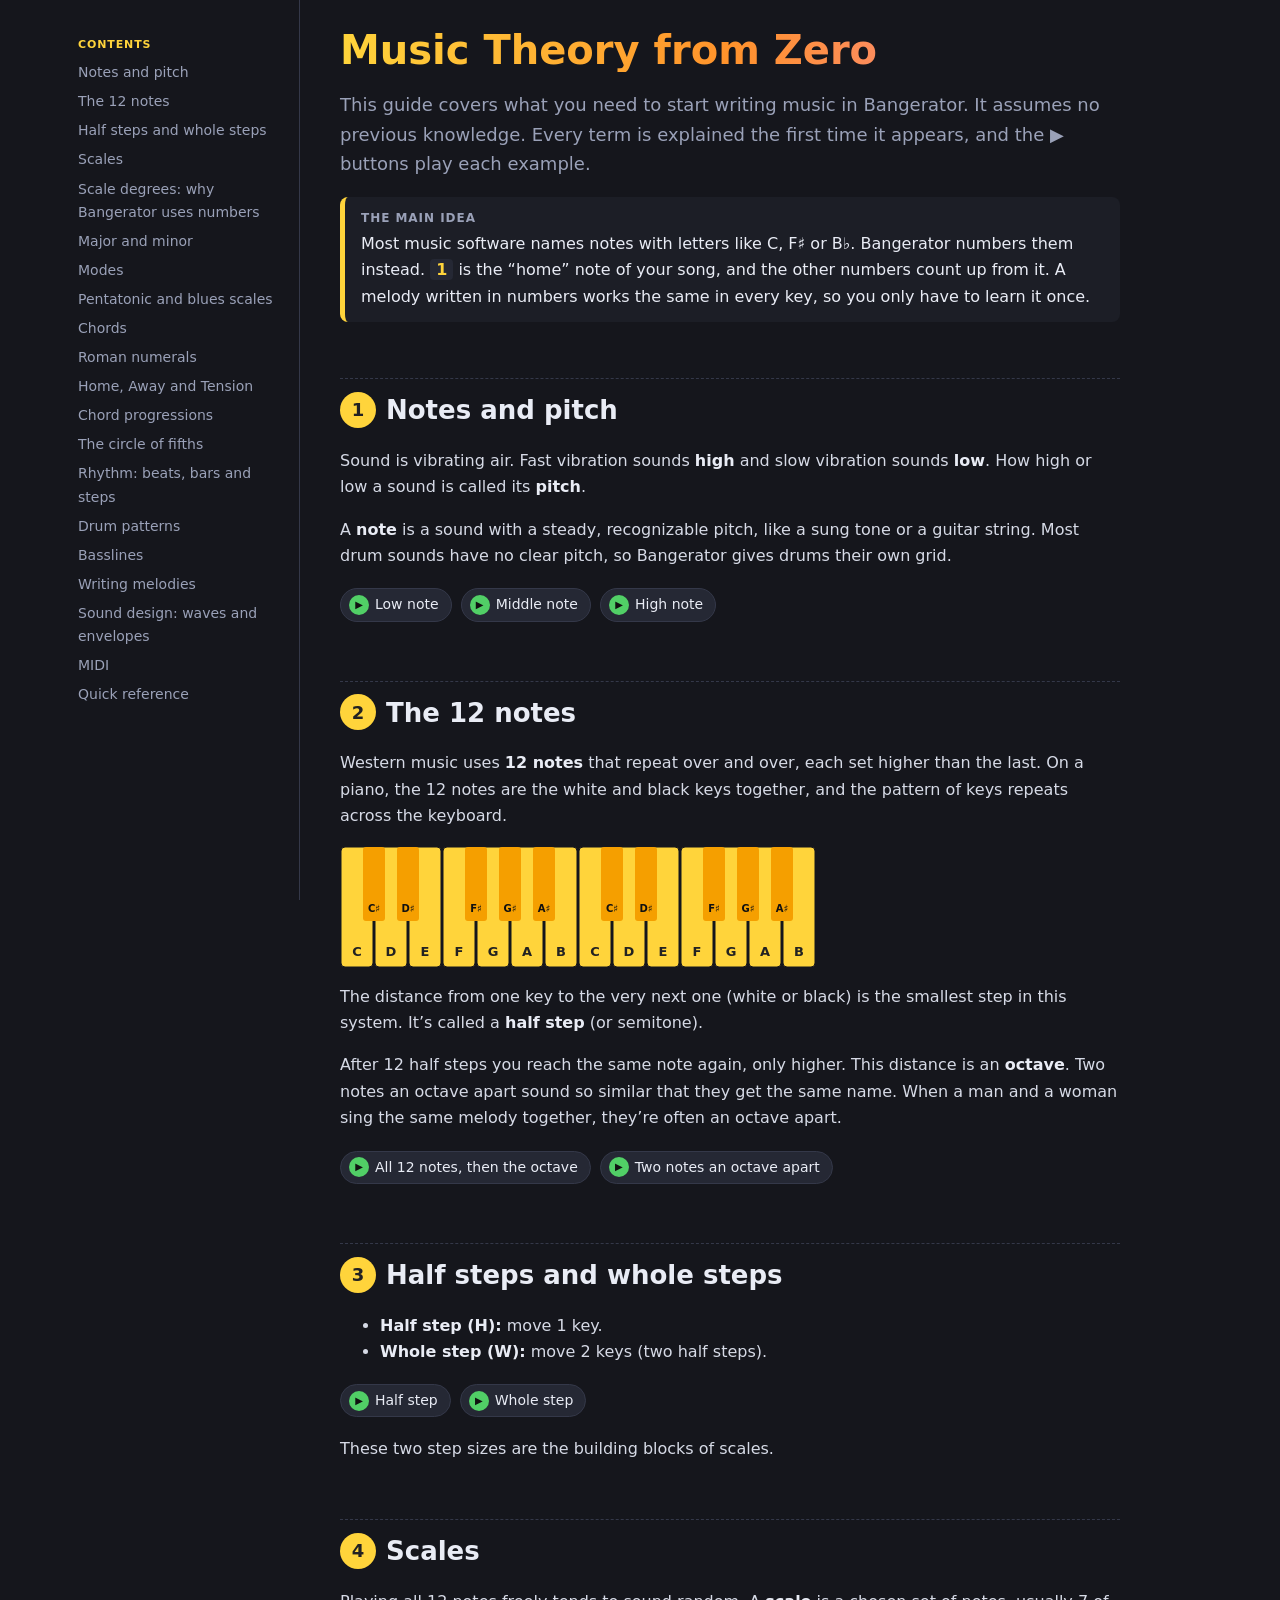
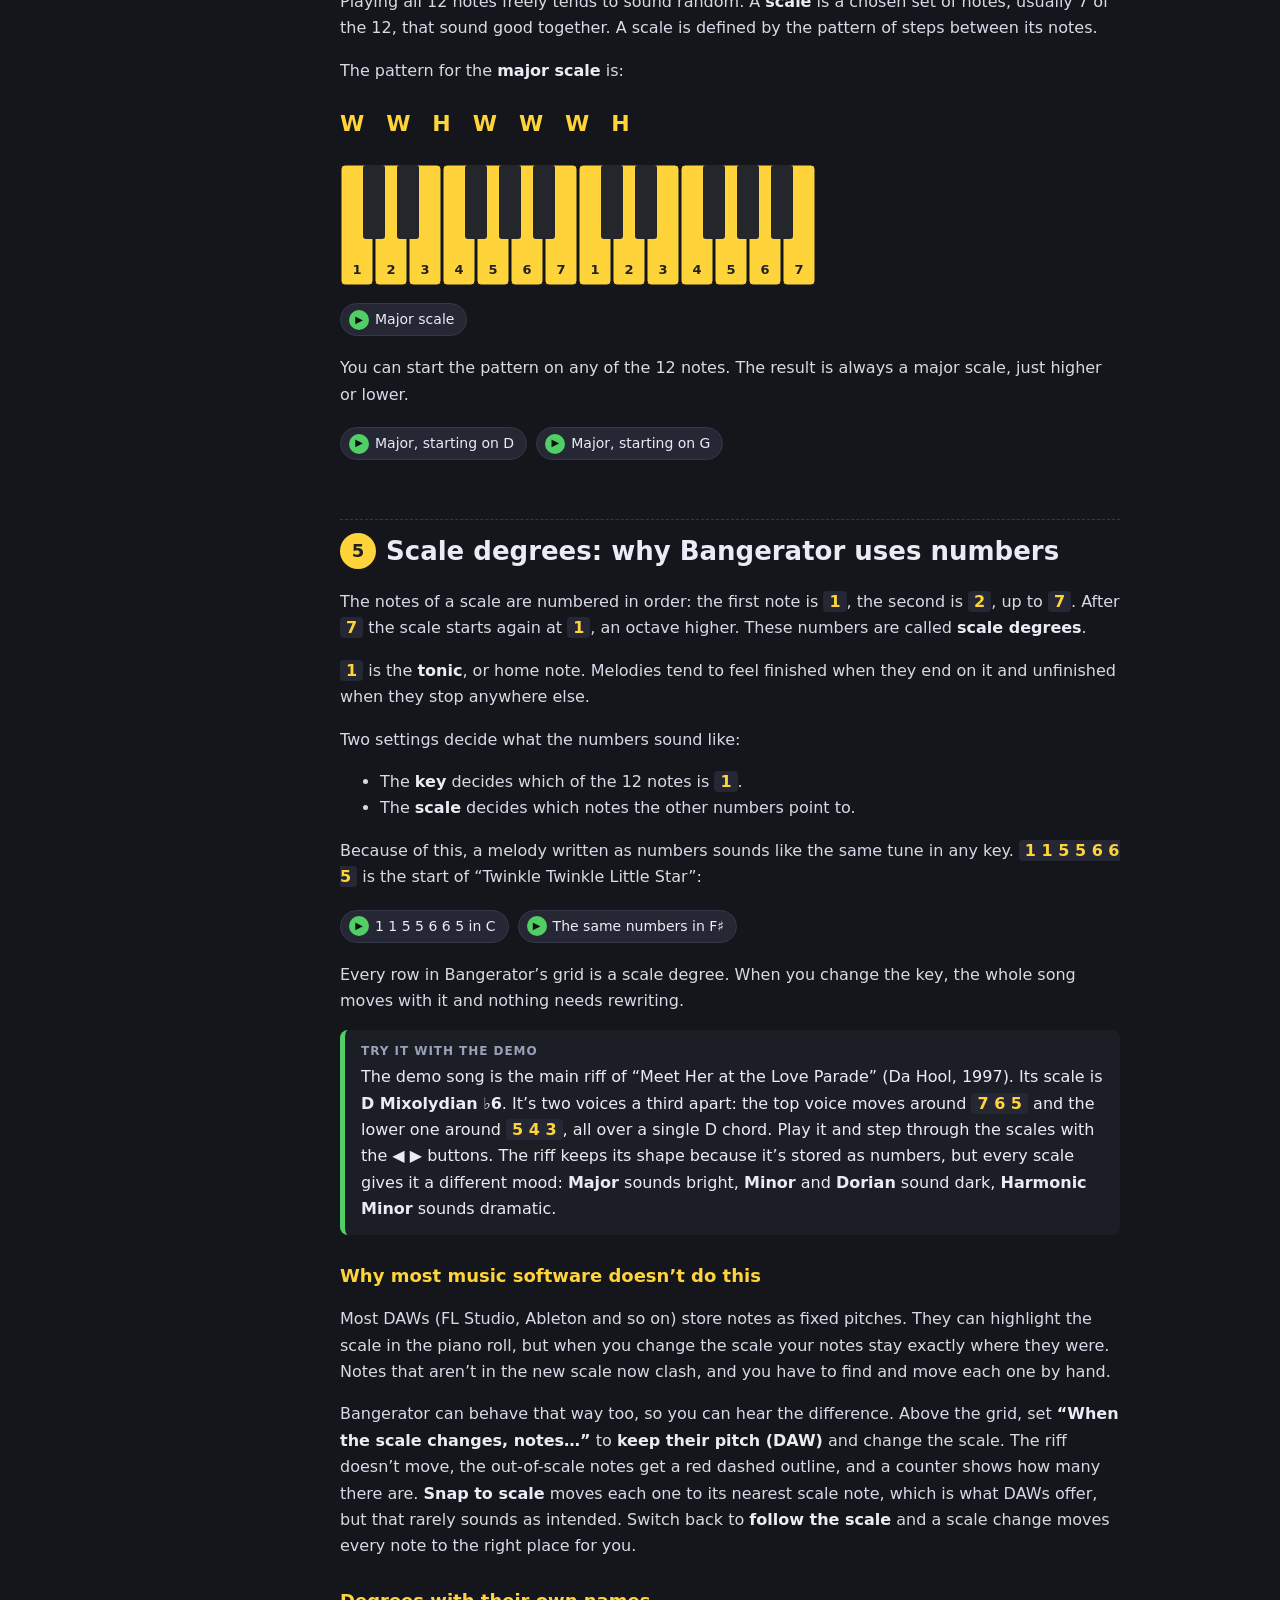
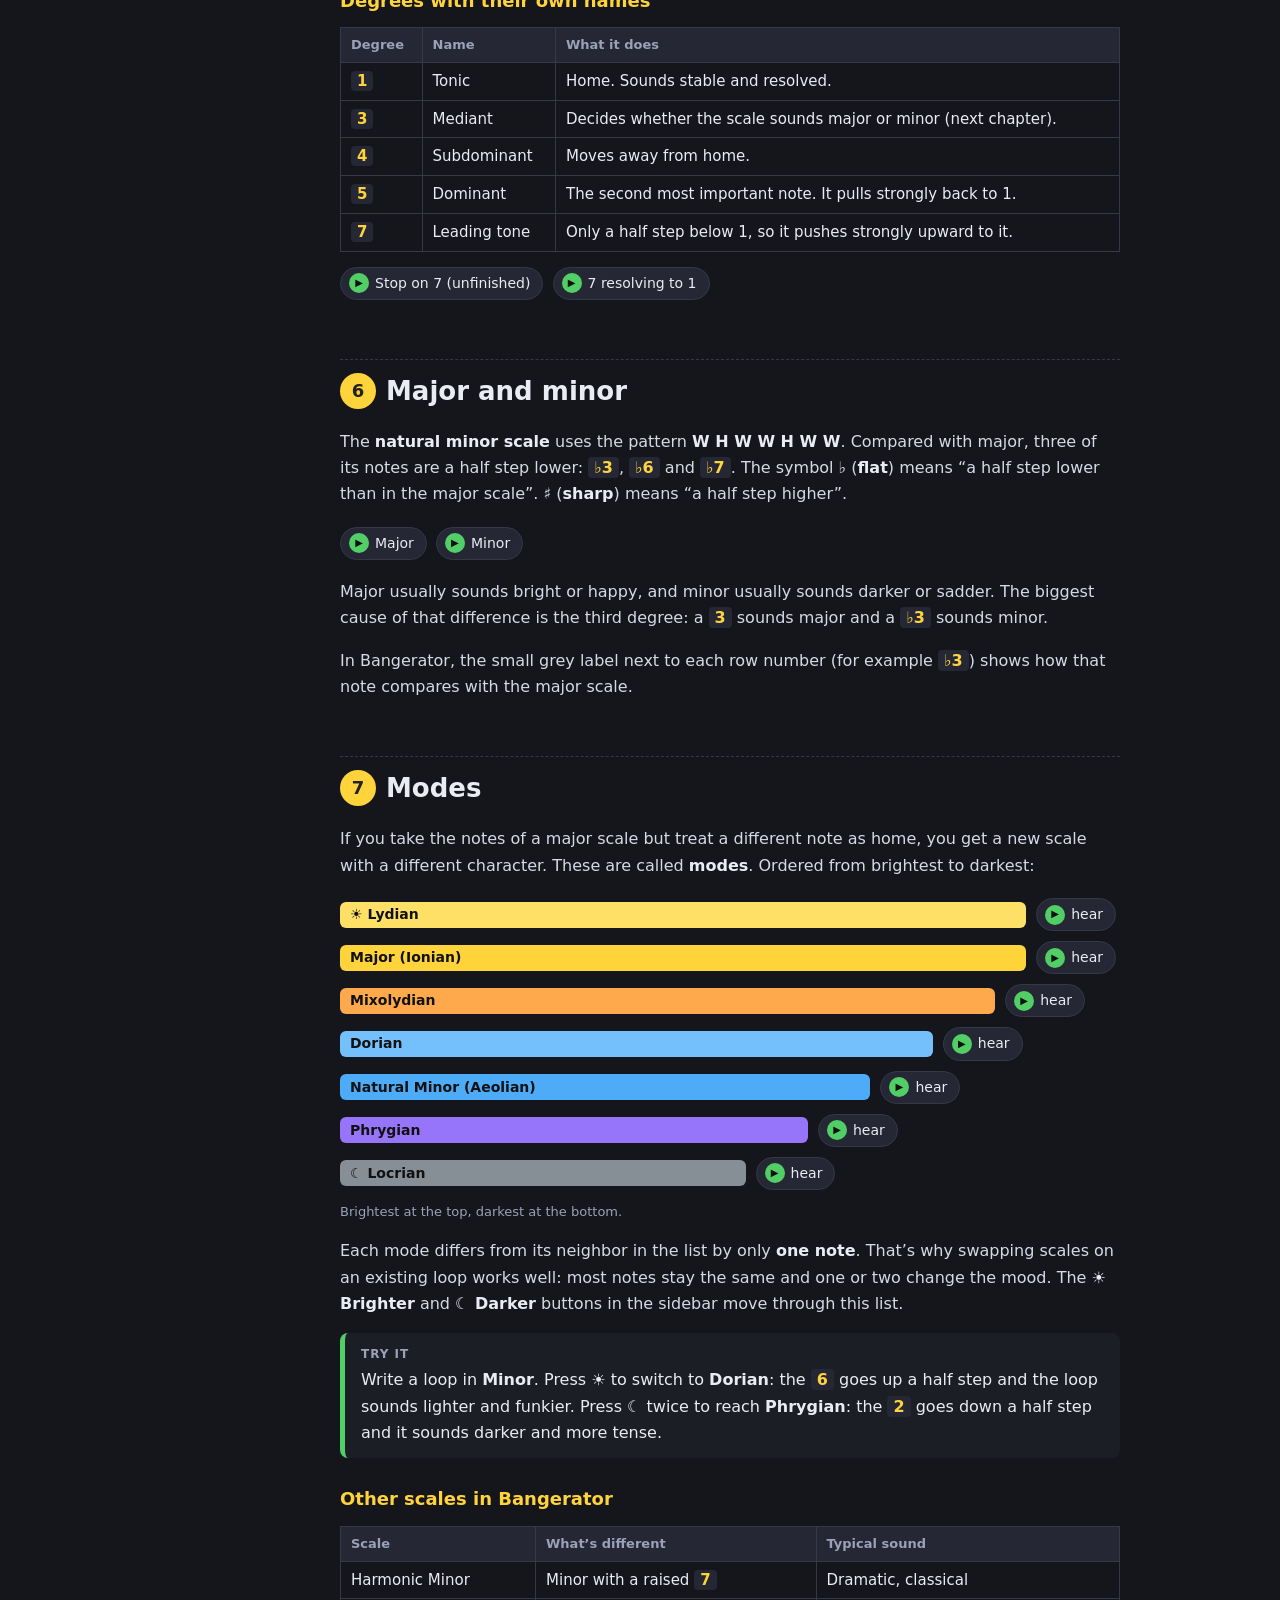
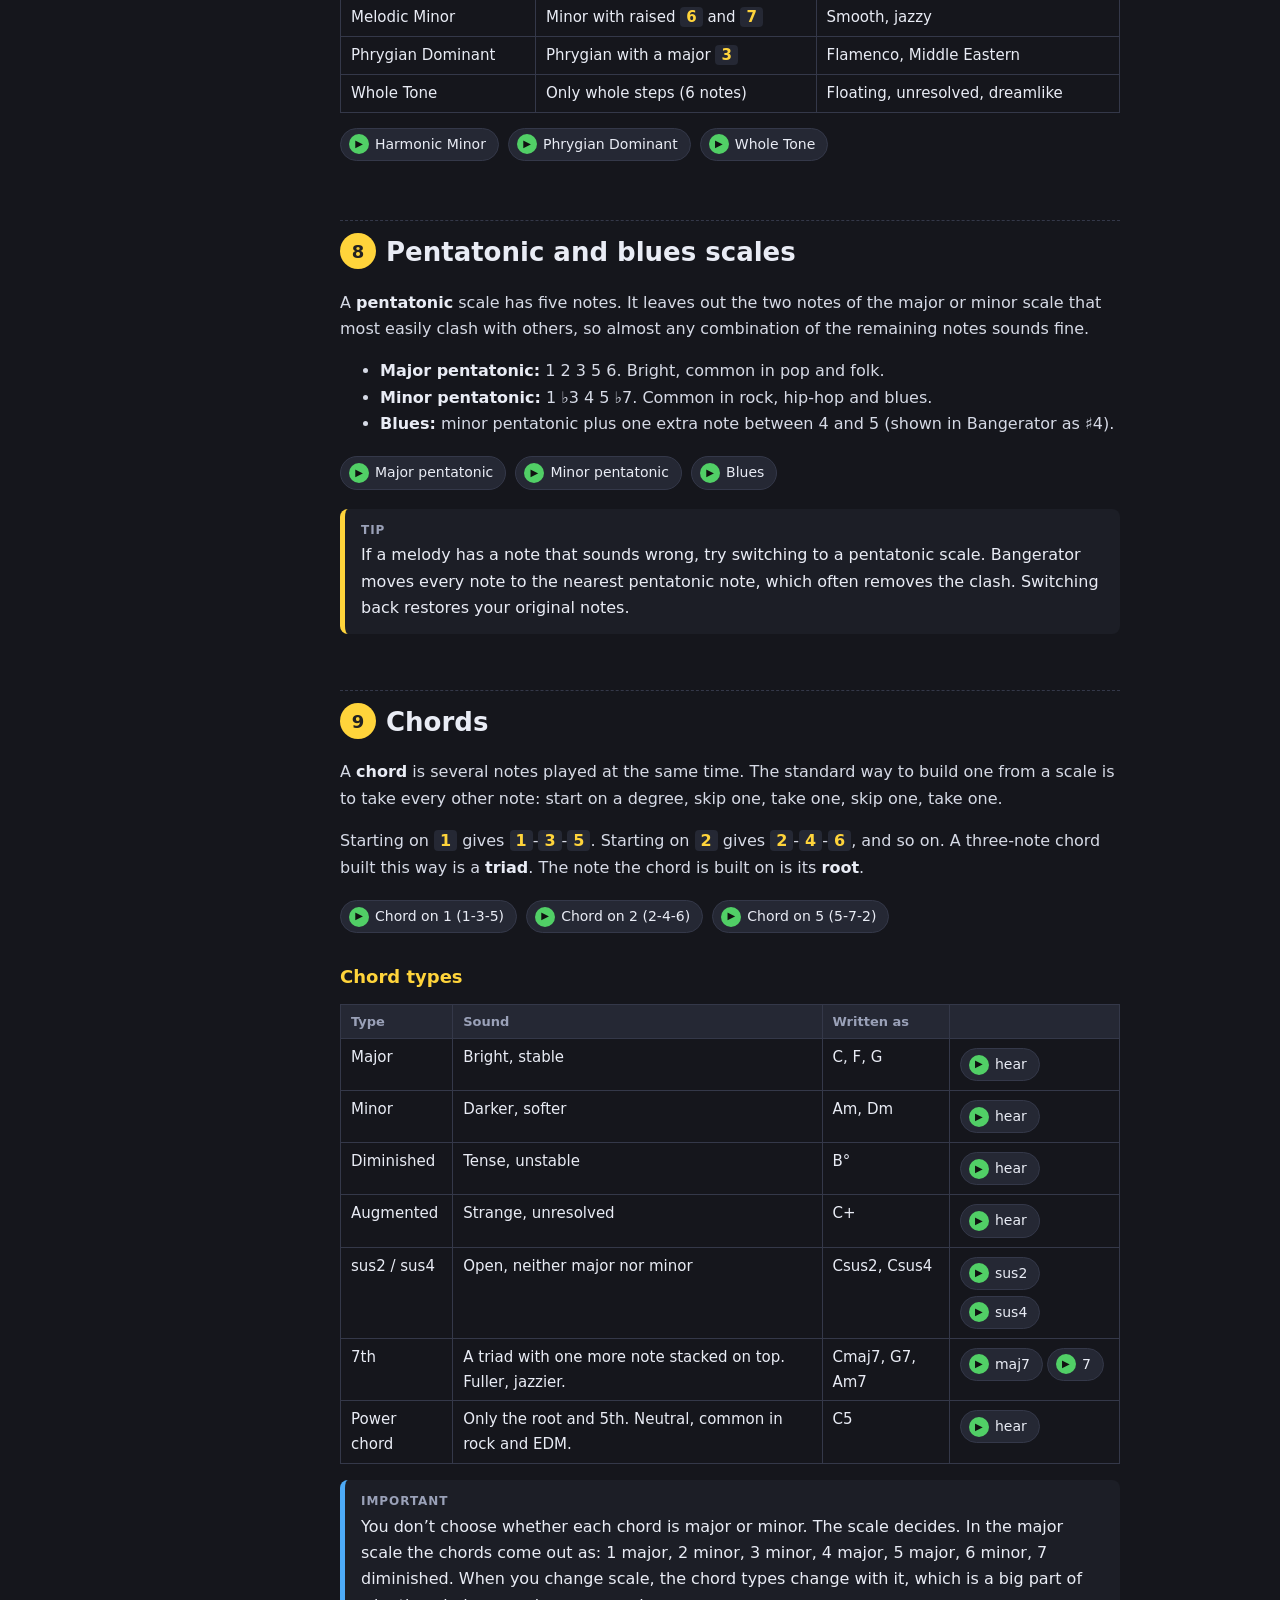
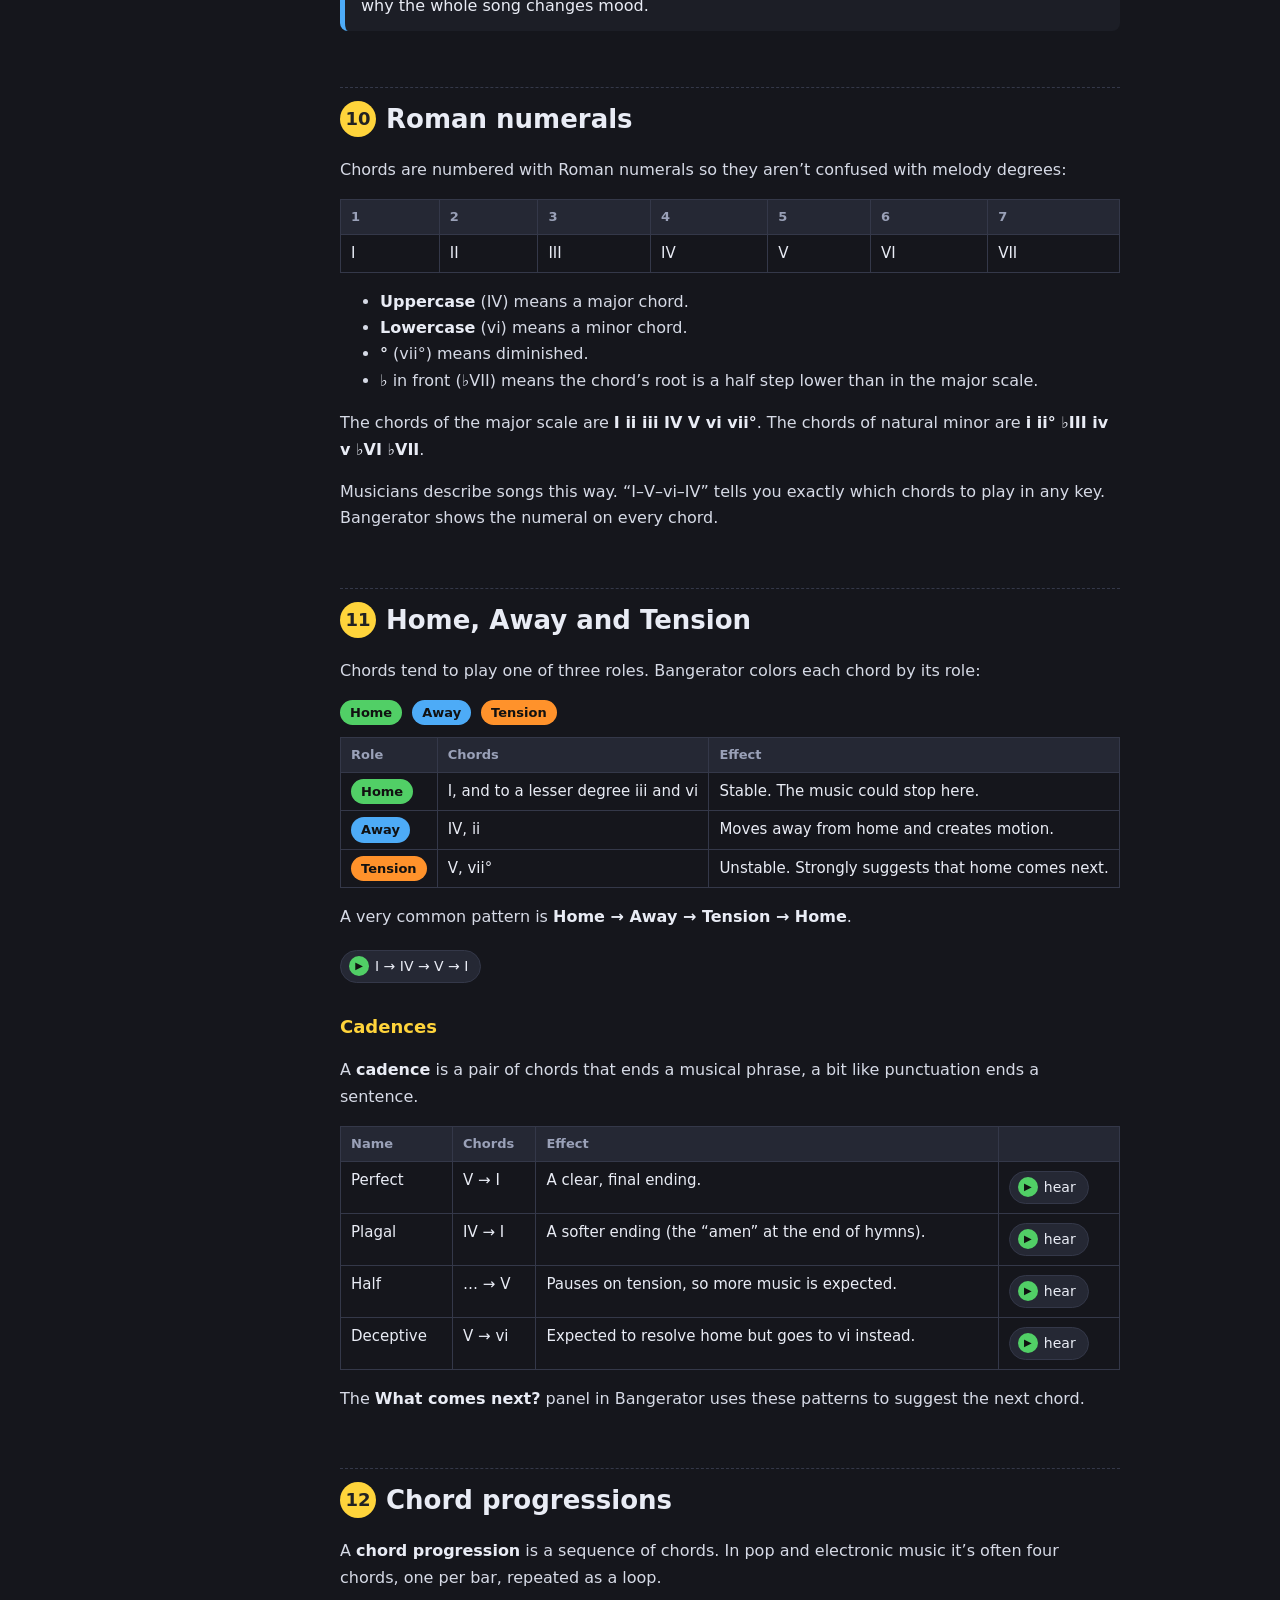
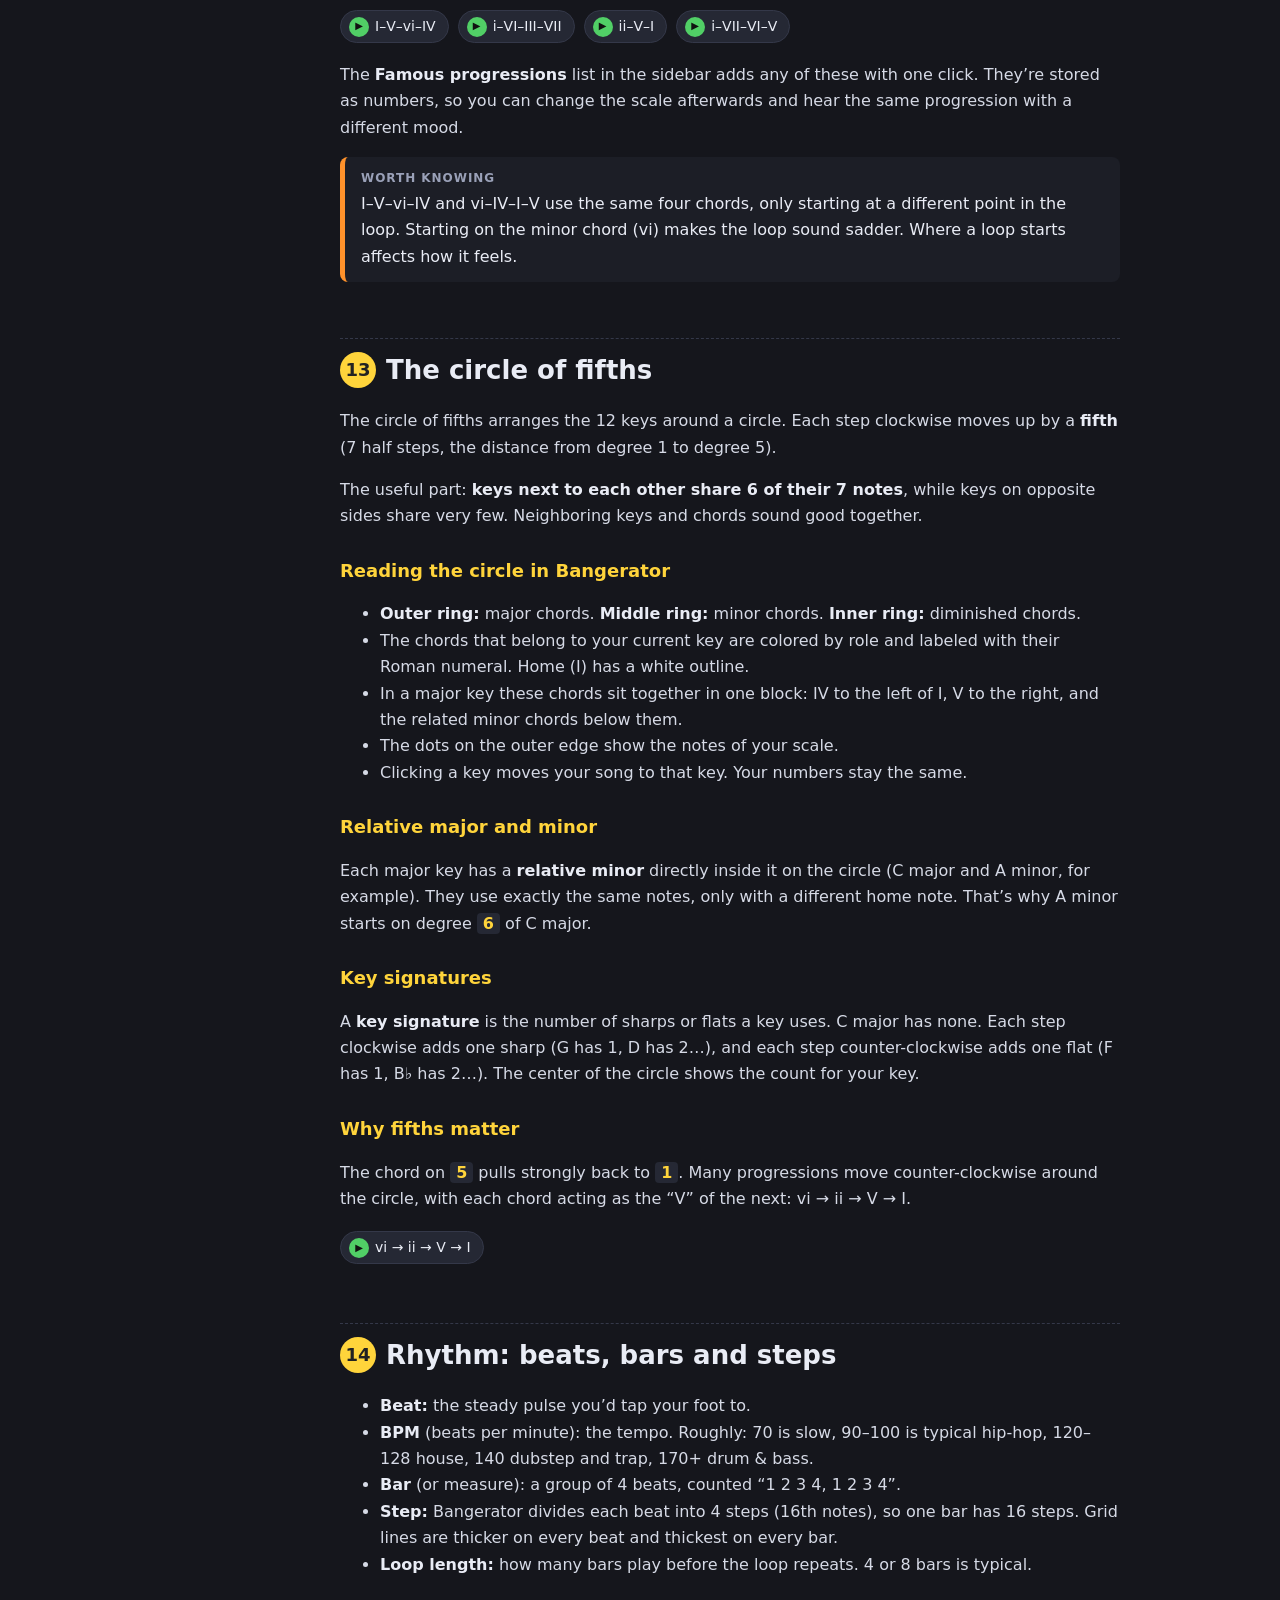
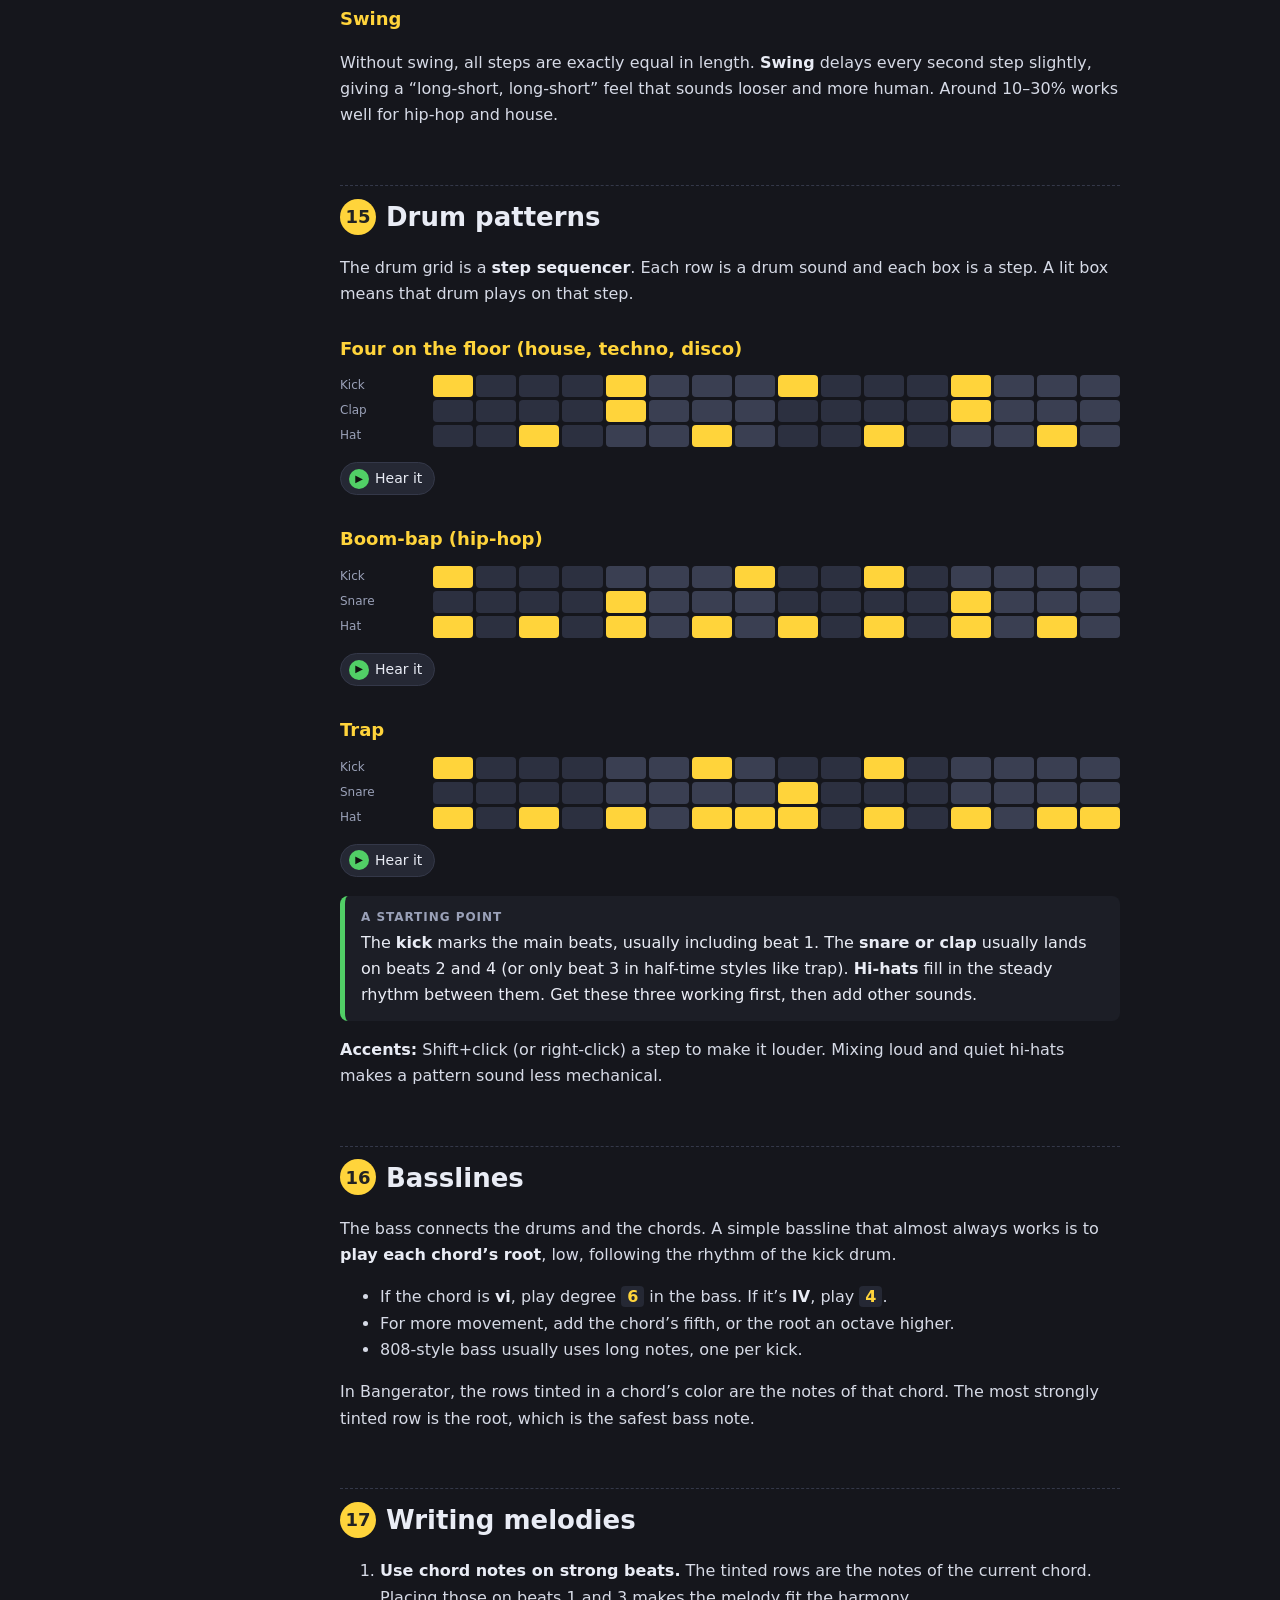
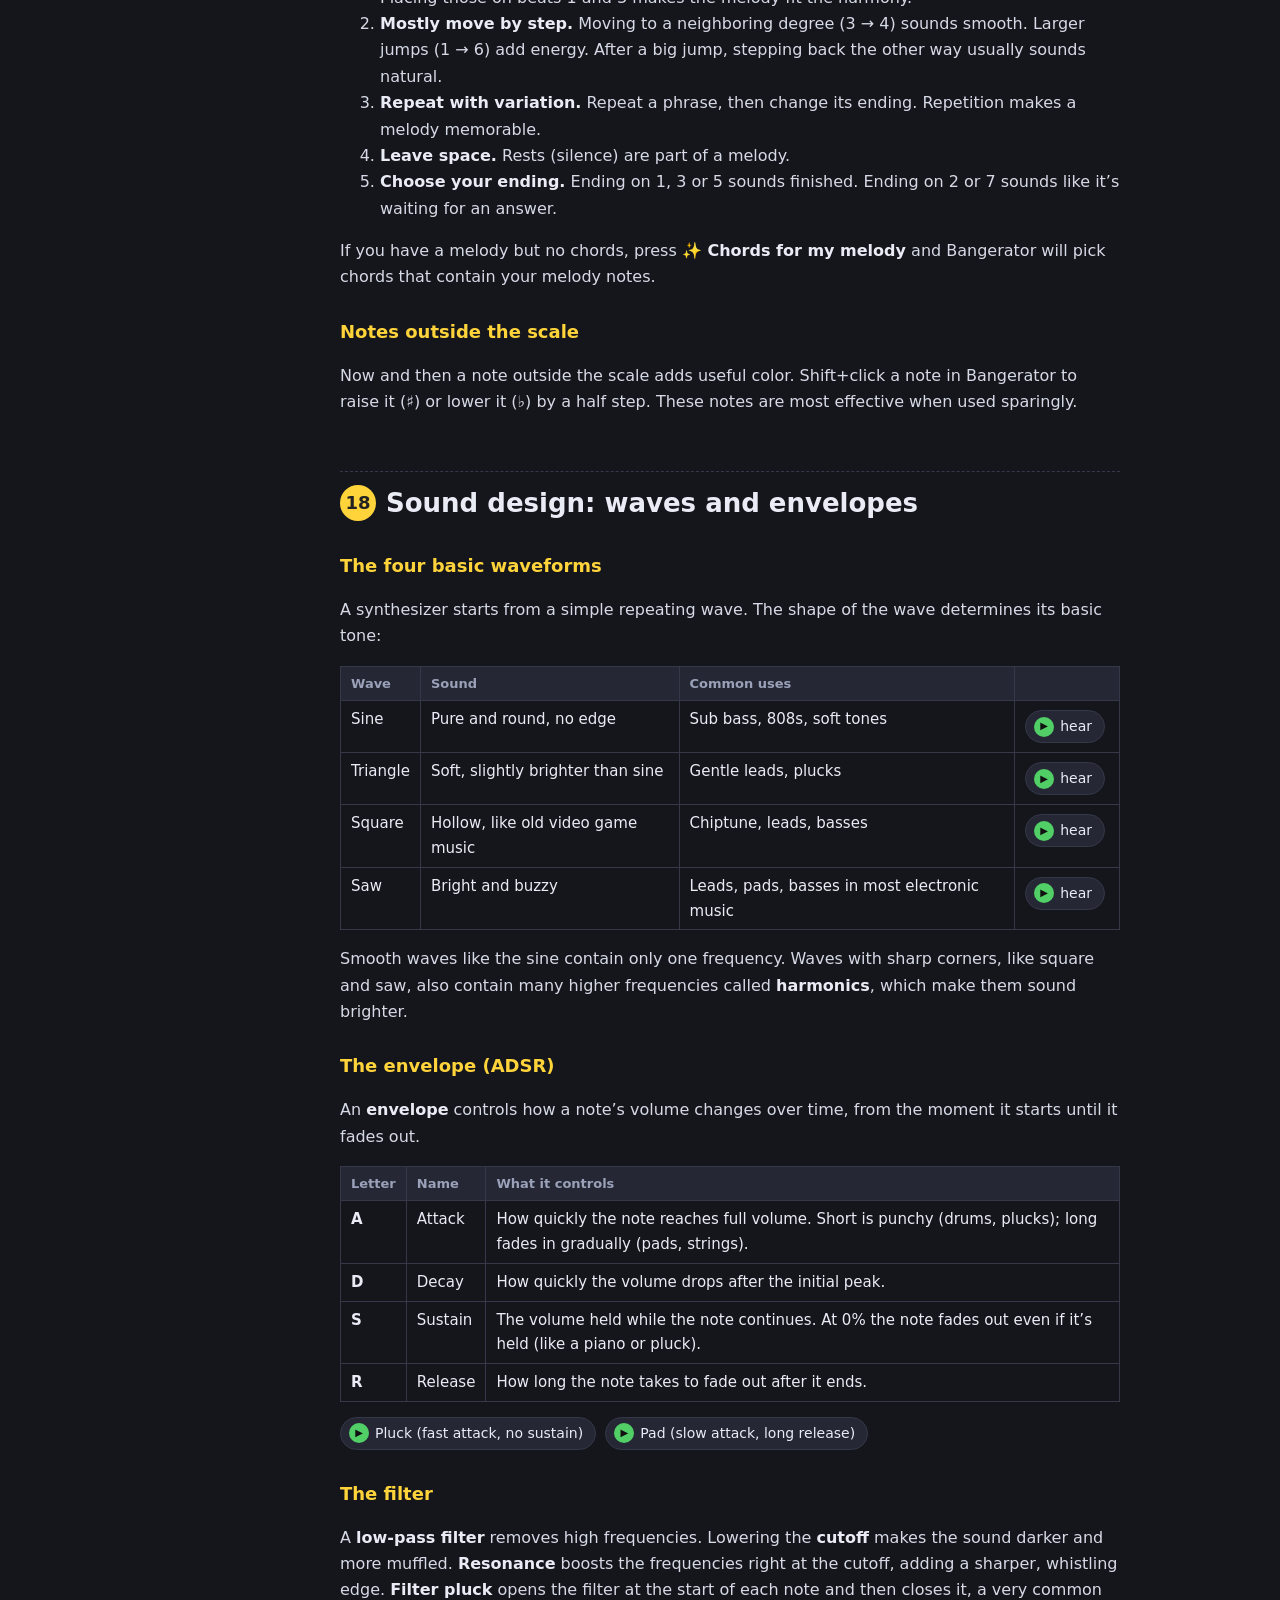
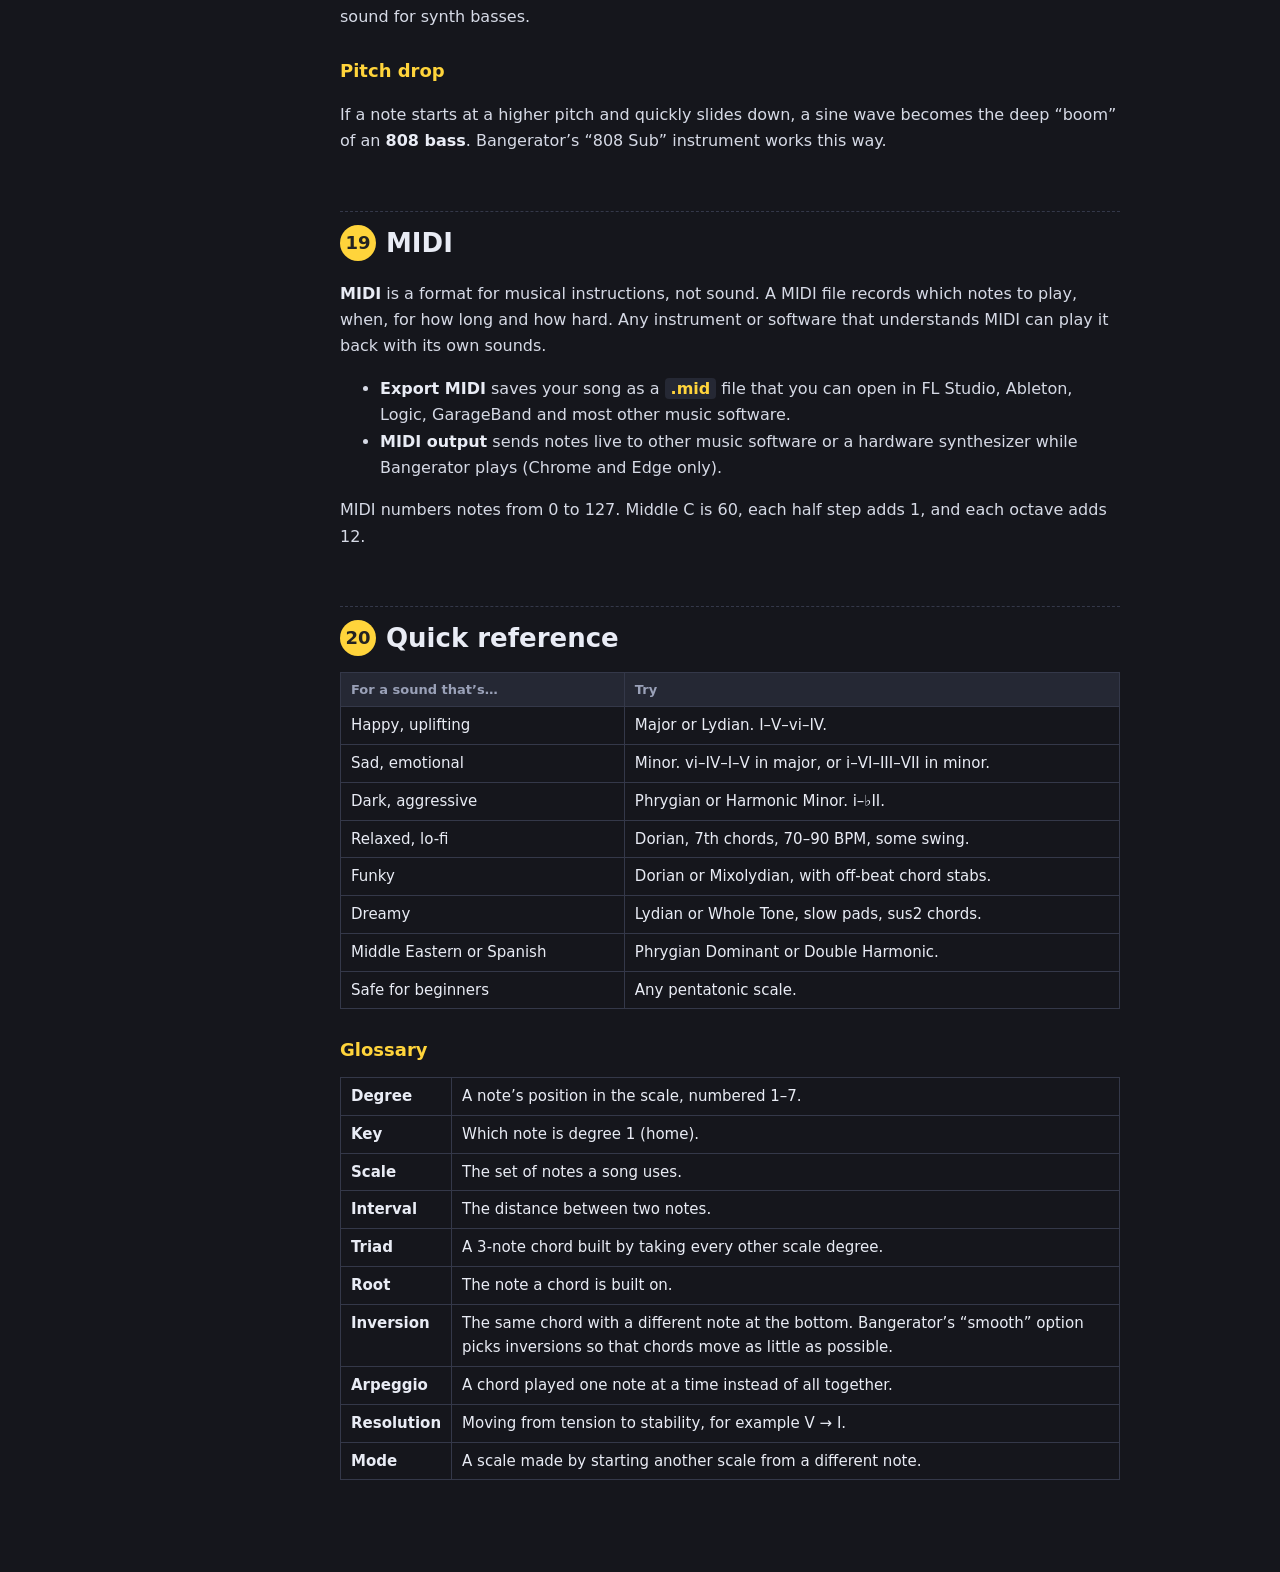
==== commit c07fbb44: "love  paraded" ====
--- a/guide.html
+++ b/guide.html
@@ -3,7 +3,7 @@
 <head>
 <meta charset="utf-8">
 <meta name="viewport" content="width=device-width, initial-scale=1">
-<title>Music Theory in Crayon</title>
+<title>Music Theory from Zero</title>
 <link rel="icon" href="data:image/svg+xml,%3Csvg xmlns='http://www.w3.org/2000/svg' viewBox='0 0 32 32'%3E%3Ccircle cx='16' cy='16' r='14' fill='%23ffd43b'/%3E%3Ctext x='16' y='22' font-size='16' text-anchor='middle' font-family='sans-serif' font-weight='bold'%3E1%3C/text%3E%3C/svg%3E">
 <style>
   :root {
@@ -26,9 +26,9 @@
   p, li { color: #d6dae6; }
   b, strong { color: var(--text); }
   .lead { font-size: 18px; color: var(--muted); }
-  .crayon { background: var(--bg2); border-left: 5px solid var(--yellow); border-radius: 8px; padding: 12px 16px; margin: 16px 0; }
-  .crayon.green { border-color: var(--green); } .crayon.blue { border-color: var(--blue); } .crayon.orange { border-color: var(--orange); } .crayon.pink { border-color: var(--pink); }
-  .crayon .tag { font-size: 12px; font-weight: 800; text-transform: uppercase; letter-spacing: .08em; color: var(--muted); display: block; margin-bottom: 2px; }
+  .box { background: var(--bg2); border-left: 5px solid var(--yellow); border-radius: 8px; padding: 12px 16px; margin: 16px 0; }
+  .box.green { border-color: var(--green); } .box.blue { border-color: var(--blue); } .box.orange { border-color: var(--orange); } .box.pink { border-color: var(--pink); }
+  .box .tag { font-size: 12px; font-weight: 800; text-transform: uppercase; letter-spacing: .08em; color: var(--muted); display: block; margin-bottom: 2px; }
   .play { display: inline-flex; align-items: center; gap: 6px; background: var(--bg3); color: var(--text); border: 1px solid var(--line); border-radius: 999px; padding: 4px 12px 4px 8px; margin: 3px 4px 3px 0; cursor: pointer; font: inherit; font-size: 14px; }
   .play::before { content: "▶"; display: inline-flex; align-items: center; justify-content: center; width: 20px; height: 20px; border-radius: 50%; background: var(--green); color: #111; font-size: 10px; }
   .play:hover { border-color: var(--green); }
@@ -60,224 +60,230 @@
 <nav class="toc" id="toc"></nav>
 <main>
 
-<h1>Music Theory in Crayon</h1>
-<p class="lead">Everything you need to make music with Bangerator, explained like you’re five (but a very cool five). Press the green ▶ buttons to hear the examples.</p>
-
-<div class="crayon"><span class="tag">The big idea</span>
-Most music apps make you think in note names like C, F♯, B♭. Bangerator uses <b>numbers</b> instead: <span class="num">1</span> is “home” and the other numbers are steps away from home. Numbers work the same in <i>every</i> key, so a tune you learn once works everywhere.</div>
-
-<!-- ============================================================ -->
-<h2 id="sound"><span class="n">1</span>What is a note?</h2>
-<p>Sound is air wiggling. When something wiggles <b>fast</b>, we hear a <b>high</b> sound. When it wiggles <b>slow</b>, we hear a <b>low</b> sound. How high or low a sound is gets called its <b>pitch</b>.</p>
-<p>A <b>note</b> is just a sound with a steady pitch. A whistle, a sung “laaa”, a guitar string: those are notes. A hand clap isn’t really a note because it has no steady pitch. That’s why drums get their own grid in Bangerator.</p>
+<h1>Music Theory from Zero</h1>
+<p class="lead">This guide covers what you need to start writing music in Bangerator. It assumes no previous knowledge. Every term is explained the first time it appears, and the ▶ buttons play each example.</p>
+
+<div class="box"><span class="tag">The main idea</span>
+Most music software names notes with letters like C, F♯ or B♭. Bangerator numbers them instead. <span class="num">1</span> is the “home” note of your song, and the other numbers count up from it. A melody written in numbers works the same in every key, so you only have to learn it once.</div>
+
+<!-- ============================================================ -->
+<h2 id="sound"><span class="n">1</span>Notes and pitch</h2>
+<p>Sound is vibrating air. Fast vibration sounds <b>high</b> and slow vibration sounds <b>low</b>. How high or low a sound is called its <b>pitch</b>.</p>
+<p>A <b>note</b> is a sound with a steady, recognizable pitch, like a sung tone or a guitar string. Most drum sounds have no clear pitch, so Bangerator gives drums their own grid.</p>
 <button class="play" data-play="notes:48">Low note</button>
 <button class="play" data-play="notes:60">Middle note</button>
 <button class="play" data-play="notes:84">High note</button>
 
 <!-- ============================================================ -->
-<h2 id="twelve"><span class="n">2</span>The 12-step staircase</h2>
-<p>Western music uses <b>12 different notes</b>, and then they repeat. Think of a staircase with 12 steps. When you reach the top, you’re on the same “color” of step again, just one floor higher.</p>
+<h2 id="twelve"><span class="n">2</span>The 12 notes</h2>
+<p>Western music uses <b>12 notes</b> that repeat over and over, each set higher than the last. On a piano, the 12 notes are the white and black keys together, and the pattern of keys repeats across the keyboard.</p>
 <div class="kbd" data-kbd="0,1,2,3,4,5,6,7,8,9,10,11" data-root="0" data-labels="names"></div>
-<p>On a piano, the 12 steps are the white <i>and</i> black keys together. Going from one key to the very next one (white or black) is the smallest step. We call it a <b>half step</b>.</p>
-<div class="crayon green"><span class="tag">Crayon version</span>
-<b>Octave</b> = climbing all 12 steps. The note at the top sounds like the bottom one, just “smaller”. A child and an adult singing the same song together are an octave apart.</div>
-<button class="play" data-play="notes:60,61,62,63,64,65,66,67,68,69,70,71,72" data-gap="0.18">Climb all 12 steps</button>
-<button class="play" data-play="chord:60,72">Same note, one octave apart</button>
+<p>The distance from one key to the very next one (white or black) is the smallest step in this system. It’s called a <b>half step</b> (or semitone).</p>
+<p>After 12 half steps you reach the same note again, only higher. This distance is an <b>octave</b>. Two notes an octave apart sound so similar that they get the same name. When a man and a woman sing the same melody together, they’re often an octave apart.</p>
+<button class="play" data-play="notes:60,61,62,63,64,65,66,67,68,69,70,71,72" data-gap="0.18">All 12 notes, then the octave</button>
+<button class="play" data-play="chord:60,72">Two notes an octave apart</button>
 
 <!-- ============================================================ -->
 <h2 id="steps"><span class="n">3</span>Half steps and whole steps</h2>
 <ul>
-  <li><b>Half step (H)</b> = move 1 key. Tiny and squeezy.</li>
-  <li><b>Whole step (W)</b> = move 2 keys (two half steps). A normal-sized step.</li>
+  <li><b>Half step (H):</b> move 1 key.</li>
+  <li><b>Whole step (W):</b> move 2 keys (two half steps).</li>
 </ul>
 <button class="play" data-play="notes:60,61" data-gap="0.4">Half step</button>
 <button class="play" data-play="notes:60,62" data-gap="0.4">Whole step</button>
-<p>Almost all of music is built out of these two sizes.</p>
-
-<!-- ============================================================ -->
-<h2 id="scales"><span class="n">4</span>Scales are recipes</h2>
-<p>You don’t use all 12 notes at once, because that sounds messy. A <b>scale</b> is a <b>recipe that picks 7 of the 12 steps</b> (sometimes 5 or 6). The recipe is a list of step sizes.</p>
-<p>The <b>Major scale</b> recipe is:</p>
+<p>These two step sizes are the building blocks of scales.</p>
+
+<!-- ============================================================ -->
+<h2 id="scales"><span class="n">4</span>Scales</h2>
+<p>Playing all 12 notes freely tends to sound random. A <b>scale</b> is a chosen set of notes, usually 7 of the 12, that sound good together. A scale is defined by the pattern of steps between its notes.</p>
+<p>The pattern for the <b>major scale</b> is:</p>
 <p style="font-size:22px;font-weight:800;letter-spacing:.1em;color:var(--yellow)">W&nbsp; W&nbsp; H&nbsp; W&nbsp; W&nbsp; W&nbsp; H</p>
 <div class="kbd" data-kbd="0,2,4,5,7,9,11" data-root="0" data-labels="degrees"></div>
 <button class="play" data-play="scale:major:60">Major scale</button>
-<p>Start on any key, follow the recipe, and you get a major scale. It always sounds “major”, just higher or lower.</p>
-<button class="play" data-play="scale:major:62">Major starting on D</button>
-<button class="play" data-play="scale:major:67">Major starting on G</button>
-
-<!-- ============================================================ -->
-<h2 id="numbers"><span class="n">5</span>Why numbers? (Scale degrees)</h2>
-<p>Each note in a scale gets a number: the first note is <span class="num">1</span>, the next is <span class="num">2</span>, all the way to <span class="num">7</span>. After <span class="num">7</span> comes <span class="num">1</span> again, one octave up. These numbers are called <b>scale degrees</b>.</p>
-<div class="crayon"><span class="tag">Crayon version</span>
-<span class="num">1</span> is your <b>house</b>. The other numbers are places in your neighborhood. A song is a walk around the neighborhood. Most songs end back at the house, because that feels finished.</div>
-<p>The <b>key</b> tells you <i>where</i> the house is (which of the 12 notes is <span class="num">1</span>). The <b>scale</b> tells you <i>what the neighborhood looks like</i>.</p>
-<p>A melody written in numbers, like <span class="num">1 1 5 5 6 6 5</span>, sounds like the same tune in every key. That’s “Twinkle Twinkle”, by the way:</p>
+<p>You can start the pattern on any of the 12 notes. The result is always a major scale, just higher or lower.</p>
+<button class="play" data-play="scale:major:62">Major, starting on D</button>
+<button class="play" data-play="scale:major:67">Major, starting on G</button>
+
+<!-- ============================================================ -->
+<h2 id="numbers"><span class="n">5</span>Scale degrees: why Bangerator uses numbers</h2>
+<p>The notes of a scale are numbered in order: the first note is <span class="num">1</span>, the second is <span class="num">2</span>, up to <span class="num">7</span>. After <span class="num">7</span> the scale starts again at <span class="num">1</span>, an octave higher. These numbers are called <b>scale degrees</b>.</p>
+<p><span class="num">1</span> is the <b>tonic</b>, or home note. Melodies tend to feel finished when they end on it and unfinished when they stop anywhere else.</p>
+<p>Two settings decide what the numbers sound like:</p>
+<ul>
+<li>The <b>key</b> decides which of the 12 notes is <span class="num">1</span>.</li>
+<li>The <b>scale</b> decides which notes the other numbers point to.</li>
+</ul>
+<p>Because of this, a melody written as numbers sounds like the same tune in any key. <span class="num">1 1 5 5 6 6 5</span> is the start of “Twinkle Twinkle Little Star”:</p>
 <button class="play" data-play="degrees:major:60:0,0,4,4,5,5,4">1 1 5 5 6 6 5 in C</button>
-<button class="play" data-play="degrees:major:66:0,0,4,4,5,5,4">…the same numbers in F♯</button>
-<p>In Bangerator every row on the grid is a number, not a note name. Change the key and your whole song moves with it, nothing breaks.</p>
-<h3>Special names for some numbers</h3>
-<table>
-<tr><th>Degree</th><th>Fancy name</th><th>Crayon meaning</th></tr>
-<tr><td><span class="num">1</span></td><td>Tonic</td><td>Home. Feels finished and restful.</td></tr>
-<tr><td><span class="num">3</span></td><td>Mediant</td><td>Decides happy or sad (see next chapter).</td></tr>
-<tr><td><span class="num">4</span></td><td>Subdominant</td><td>“Going out”. A step away from home.</td></tr>
-<tr><td><span class="num">5</span></td><td>Dominant</td><td>The strongest “come back home!” pull, after 1 the most important note.</td></tr>
-<tr><td><span class="num">7</span></td><td>Leading tone</td><td>One tiny half step below home, so it really wants to go up to <span class="num">1</span>.</td></tr>
-</table>
-<button class="play" data-play="degrees:major:60:0,1,2,3,4,5,6">Stop on 7…</button>
-<button class="play" data-play="degrees:major:60:6,7">…and resolve to 1. Ahh.</button>
-
-<!-- ============================================================ -->
-<h2 id="majorminor"><span class="n">6</span>Happy and sad: major and minor</h2>
-<p>The <b>Natural Minor</b> recipe is <b>W H W W H W W</b>. Compared to major, three notes are one half step lower: <span class="num">♭3</span>, <span class="num">♭6</span> and <span class="num">♭7</span>. The little ♭ (“flat”) means “one half step lower than in major”. ♯ (“sharp”) means one half step higher.</p>
-<button class="play" data-play="scale:major:60">Major (happy)</button>
-<button class="play" data-play="scale:minor:60">Minor (sad)</button>
-<div class="crayon blue"><span class="tag">Crayon version</span>
-The <span class="num">3</span> is the mood switch. A big 3 (major 3rd) sounds like a smile. A small <span class="num">♭3</span> (minor 3rd) sounds like a frown. Swap just that one note and the mood flips.</div>
-<p>In Bangerator, the small grey hint next to each row number (like <code>♭3</code>) tells you how that note compares to the major scale.</p>
-
-<!-- ============================================================ -->
-<h2 id="modes"><span class="n">7</span>Modes: the mood ladder</h2>
-<p>Here’s a magic trick. Take the white keys of a piano, but decide that a different key is “home”. You get a new scale with a new mood. These are the <b>modes</b>. Bangerator has them all, and the sidebar has <b>☀ Brighter</b> and <b>☾ Darker</b> buttons to climb the ladder:</p>
+<button class="play" data-play="degrees:major:66:0,0,4,4,5,5,4">The same numbers in F♯</button>
+<p>Every row in Bangerator’s grid is a scale degree. When you change the key, the whole song moves with it and nothing needs rewriting.</p>
+<div class="box green"><span class="tag">Try it with the demo</span>
+The demo song is the main riff of “Meet Her at the Love Parade” (Da Hool, 1997). Its scale is <b>D Mixolydian ♭6</b>. It’s two voices a third apart: the top voice moves around <span class="num">7 6 5</span> and the lower one around <span class="num">5 4 3</span>, all over a single D chord. Play it and step through the scales with the ◀ ▶ buttons. The riff keeps its shape because it’s stored as numbers, but every scale gives it a different mood: <b>Major</b> sounds bright, <b>Minor</b> and <b>Dorian</b> sound dark, <b>Harmonic Minor</b> sounds dramatic.</div>
+<h3>Why most music software doesn’t do this</h3>
+<p>Most DAWs (FL Studio, Ableton and so on) store notes as fixed pitches. They can highlight the scale in the piano roll, but when you change the scale your notes stay exactly where they were. Notes that aren’t in the new scale now clash, and you have to find and move each one by hand.</p>
+<p>Bangerator can behave that way too, so you can hear the difference. Above the grid, set <b>“When the scale changes, notes…”</b> to <b>keep their pitch (DAW)</b> and change the scale. The riff doesn’t move, the out-of-scale notes get a red dashed outline, and a counter shows how many there are. <b>Snap to scale</b> moves each one to its nearest scale note, which is what DAWs offer, but that rarely sounds as intended. Switch back to <b>follow the scale</b> and a scale change moves every note to the right place for you.</p>
+<h3>Degrees with their own names</h3>
+<table>
+<tr><th>Degree</th><th>Name</th><th>What it does</th></tr>
+<tr><td><span class="num">1</span></td><td>Tonic</td><td>Home. Sounds stable and resolved.</td></tr>
+<tr><td><span class="num">3</span></td><td>Mediant</td><td>Decides whether the scale sounds major or minor (next chapter).</td></tr>
+<tr><td><span class="num">4</span></td><td>Subdominant</td><td>Moves away from home.</td></tr>
+<tr><td><span class="num">5</span></td><td>Dominant</td><td>The second most important note. It pulls strongly back to 1.</td></tr>
+<tr><td><span class="num">7</span></td><td>Leading tone</td><td>Only a half step below 1, so it pushes strongly upward to it.</td></tr>
+</table>
+<button class="play" data-play="degrees:major:60:0,1,2,3,4,5,6">Stop on 7 (unfinished)</button>
+<button class="play" data-play="degrees:major:60:6,7">7 resolving to 1</button>
+
+<!-- ============================================================ -->
+<h2 id="majorminor"><span class="n">6</span>Major and minor</h2>
+<p>The <b>natural minor scale</b> uses the pattern <b>W H W W H W W</b>. Compared with major, three of its notes are a half step lower: <span class="num">♭3</span>, <span class="num">♭6</span> and <span class="num">♭7</span>. The symbol ♭ (<b>flat</b>) means “a half step lower than in the major scale”. ♯ (<b>sharp</b>) means “a half step higher”.</p>
+<button class="play" data-play="scale:major:60">Major</button>
+<button class="play" data-play="scale:minor:60">Minor</button>
+<p>Major usually sounds bright or happy, and minor usually sounds darker or sadder. The biggest cause of that difference is the third degree: a <span class="num">3</span> sounds major and a <span class="num">♭3</span> sounds minor.</p>
+<p>In Bangerator, the small grey label next to each row number (for example <code>♭3</code>) shows how that note compares with the major scale.</p>
+
+<!-- ============================================================ -->
+<h2 id="modes"><span class="n">7</span>Modes</h2>
+<p>If you take the notes of a major scale but treat a different note as home, you get a new scale with a different character. These are called <b>modes</b>. Ordered from brightest to darkest:</p>
 <div class="ladder" id="ladder"></div>
-<p>Every mode changes just <b>one note</b> from its neighbor on the ladder. That’s why swapping scales on the same loop in Bangerator works so well: most of your notes stay put, and one or two shift to change the color.</p>
-<div class="crayon green"><span class="tag">Try this in Bangerator</span>
-Make a loop in <b>Minor</b>. Press ☀ to go to <b>Dorian</b>: the <span class="num">6</span> gets brighter and it suddenly sounds funky. Press ☾ to go to <b>Phrygian</b>: the <span class="num">2</span> gets darker and it sounds like a villain entering.</div>
-<h3>Some other flavors</h3>
-<table>
-<tr><th>Scale</th><th>What’s special</th><th>Sounds like</th></tr>
-<tr><td>Harmonic Minor</td><td>Minor with a raised <span class="num">7</span></td><td>Dramatic, classical, a bit “ancient”</td></tr>
-<tr><td>Melodic Minor</td><td>Minor with raised <span class="num">6</span> and <span class="num">7</span></td><td>Smooth jazz minor</td></tr>
-<tr><td>Phrygian Dominant</td><td>Phrygian with a major <span class="num">3</span></td><td>Flamenco, middle-eastern</td></tr>
-<tr><td>Whole Tone</td><td>Only whole steps (6 notes)</td><td>A dream sequence, floaty and unresolved</td></tr>
+<p>Each mode differs from its neighbor in the list by only <b>one note</b>. That’s why swapping scales on an existing loop works well: most notes stay the same and one or two change the mood. The <b>☀ Brighter</b> and <b>☾ Darker</b> buttons in the sidebar move through this list.</p>
+<div class="box green"><span class="tag">Try it</span>
+Write a loop in <b>Minor</b>. Press ☀ to switch to <b>Dorian</b>: the <span class="num">6</span> goes up a half step and the loop sounds lighter and funkier. Press ☾ twice to reach <b>Phrygian</b>: the <span class="num">2</span> goes down a half step and it sounds darker and more tense.</div>
+<h3>Other scales in Bangerator</h3>
+<table>
+<tr><th>Scale</th><th>What’s different</th><th>Typical sound</th></tr>
+<tr><td>Harmonic Minor</td><td>Minor with a raised <span class="num">7</span></td><td>Dramatic, classical</td></tr>
+<tr><td>Melodic Minor</td><td>Minor with raised <span class="num">6</span> and <span class="num">7</span></td><td>Smooth, jazzy</td></tr>
+<tr><td>Phrygian Dominant</td><td>Phrygian with a major <span class="num">3</span></td><td>Flamenco, Middle Eastern</td></tr>
+<tr><td>Whole Tone</td><td>Only whole steps (6 notes)</td><td>Floating, unresolved, dreamlike</td></tr>
 </table>
 <button class="play" data-play="scale:harmonicMinor:60">Harmonic Minor</button>
 <button class="play" data-play="scale:phrygianDominant:60">Phrygian Dominant</button>
 <button class="play" data-play="scale:wholeTone:60">Whole Tone</button>
 
 <!-- ============================================================ -->
-<h2 id="penta"><span class="n">8</span>Pentatonic: the “can’t go wrong” scales</h2>
-<p><b>Penta</b> means five. A pentatonic scale leaves out the two “spiciest” notes, the ones that can clash. What’s left is 5 notes that all sound nice together, in any order.</p>
-<ul>
-<li><b>Major pentatonic:</b> 1 2 3 5 6. Happy, folky, pop.</li>
-<li><b>Minor pentatonic:</b> 1 ♭3 4 5 ♭7. Rock solos, hip-hop hooks, blues.</li>
-<li><b>Blues:</b> minor pentatonic plus the “blue note” ♭5 (in Bangerator it shows up as ♯4). Gritty.</li>
+<h2 id="penta"><span class="n">8</span>Pentatonic and blues scales</h2>
+<p>A <b>pentatonic</b> scale has five notes. It leaves out the two notes of the major or minor scale that most easily clash with others, so almost any combination of the remaining notes sounds fine.</p>
+<ul>
+<li><b>Major pentatonic:</b> 1 2 3 5 6. Bright, common in pop and folk.</li>
+<li><b>Minor pentatonic:</b> 1 ♭3 4 5 ♭7. Common in rock, hip-hop and blues.</li>
+<li><b>Blues:</b> minor pentatonic plus one extra note between 4 and 5 (shown in Bangerator as ♯4).</li>
 </ul>
 <button class="play" data-play="scale:majorPent:60">Major pentatonic</button>
 <button class="play" data-play="scale:minorPent:60">Minor pentatonic</button>
 <button class="play" data-play="scale:blues:60">Blues</button>
-<div class="crayon"><span class="tag">Beginner tip</span>
-If a melody isn’t working, switch to a pentatonic scale. Bangerator moves each note to the nearest pentatonic note. Often the wrong-sounding note just disappears.</div>
-
-<!-- ============================================================ -->
-<h2 id="chords"><span class="n">9</span>Chords: stacking every other number</h2>
-<p>A <b>chord</b> is several notes played at the same time. The easy recipe: pick a number, <b>skip one, take one, skip one, take one</b>.</p>
-<p>Start on <span class="num">1</span> → take <span class="num">1</span>, <span class="num">3</span>, <span class="num">5</span>. That’s the <b>1 chord</b>. Start on <span class="num">2</span> → <span class="num">2</span>, <span class="num">4</span>, <span class="num">6</span>. That’s the <b>2 chord</b>. And so on. A three-note chord like this is called a <b>triad</b>.</p>
-<button class="play" data-play="degchord:major:60:0">The 1 chord (1-3-5)</button>
-<button class="play" data-play="degchord:major:60:1">The 2 chord (2-4-6)</button>
-<button class="play" data-play="degchord:major:60:4">The 5 chord (5-7-2)</button>
-<h3>Chord flavors</h3>
-<table>
-<tr><th>Type</th><th>Crayon sound</th><th>Symbol</th><th></th></tr>
-<tr><td>Major</td><td>Happy, stable</td><td>C, F, G…</td><td><button class="play" data-play="chord:60,64,67">hear</button></td></tr>
-<tr><td>Minor</td><td>Sad, soft</td><td>Am, Dm…</td><td><button class="play" data-play="chord:60,63,67">hear</button></td></tr>
-<tr><td>Diminished</td><td>Tense, spooky, unstable</td><td>B°</td><td><button class="play" data-play="chord:60,63,66">hear</button></td></tr>
-<tr><td>Augmented</td><td>Weird, floaty, “what just happened?”</td><td>C+</td><td><button class="play" data-play="chord:60,64,68">hear</button></td></tr>
-<tr><td>sus2 / sus4</td><td>Open, hanging in the air, neither happy nor sad</td><td>Csus2, Csus4</td><td><button class="play" data-play="chord:60,62,67">sus2</button><button class="play" data-play="chord:60,65,67">sus4</button></td></tr>
-<tr><td>7th</td><td>One more note on top (skip-take again). Richer, jazzier.</td><td>Cmaj7, G7, Am7</td><td><button class="play" data-play="chord:60,64,67,71">maj7</button><button class="play" data-play="chord:55,59,62,65">7</button></td></tr>
-<tr><td>Power chord</td><td>Just 1 and 5, neither happy nor sad. Rock and EDM.</td><td>C5</td><td><button class="play" data-play="chord:48,55,60">hear</button></td></tr>
-</table>
-<div class="crayon blue"><span class="tag">The cool part</span>
-You don’t choose which chord is major or minor. <b>The scale decides.</b> In the major scale, stacking gives: 1 major, 2 minor, 3 minor, 4 major, 5 major, 6 minor, 7 diminished. Change the scale and the chord flavors change by themselves. That’s why swapping scales changes the whole vibe.</div>
-
-<!-- ============================================================ -->
-<h2 id="roman"><span class="n">10</span>Roman numerals: chord numbers</h2>
-<p>Musicians write chord numbers with Roman numerals so they don’t mix them up with melody numbers:</p>
+<div class="box"><span class="tag">Tip</span>
+If a melody has a note that sounds wrong, try switching to a pentatonic scale. Bangerator moves every note to the nearest pentatonic note, which often removes the clash. Switching back restores your original notes.</div>
+
+<!-- ============================================================ -->
+<h2 id="chords"><span class="n">9</span>Chords</h2>
+<p>A <b>chord</b> is several notes played at the same time. The standard way to build one from a scale is to take every other note: start on a degree, skip one, take one, skip one, take one.</p>
+<p>Starting on <span class="num">1</span> gives <span class="num">1</span>-<span class="num">3</span>-<span class="num">5</span>. Starting on <span class="num">2</span> gives <span class="num">2</span>-<span class="num">4</span>-<span class="num">6</span>, and so on. A three-note chord built this way is a <b>triad</b>. The note the chord is built on is its <b>root</b>.</p>
+<button class="play" data-play="degchord:major:60:0">Chord on 1 (1-3-5)</button>
+<button class="play" data-play="degchord:major:60:1">Chord on 2 (2-4-6)</button>
+<button class="play" data-play="degchord:major:60:4">Chord on 5 (5-7-2)</button>
+<h3>Chord types</h3>
+<table>
+<tr><th>Type</th><th>Sound</th><th>Written as</th><th></th></tr>
+<tr><td>Major</td><td>Bright, stable</td><td>C, F, G</td><td><button class="play" data-play="chord:60,64,67">hear</button></td></tr>
+<tr><td>Minor</td><td>Darker, softer</td><td>Am, Dm</td><td><button class="play" data-play="chord:60,63,67">hear</button></td></tr>
+<tr><td>Diminished</td><td>Tense, unstable</td><td>B°</td><td><button class="play" data-play="chord:60,63,66">hear</button></td></tr>
+<tr><td>Augmented</td><td>Strange, unresolved</td><td>C+</td><td><button class="play" data-play="chord:60,64,68">hear</button></td></tr>
+<tr><td>sus2 / sus4</td><td>Open, neither major nor minor</td><td>Csus2, Csus4</td><td><button class="play" data-play="chord:60,62,67">sus2</button><button class="play" data-play="chord:60,65,67">sus4</button></td></tr>
+<tr><td>7th</td><td>A triad with one more note stacked on top. Fuller, jazzier.</td><td>Cmaj7, G7, Am7</td><td><button class="play" data-play="chord:60,64,67,71">maj7</button><button class="play" data-play="chord:55,59,62,65">7</button></td></tr>
+<tr><td>Power chord</td><td>Only the root and 5th. Neutral, common in rock and EDM.</td><td>C5</td><td><button class="play" data-play="chord:48,55,60">hear</button></td></tr>
+</table>
+<div class="box blue"><span class="tag">Important</span>
+You don’t choose whether each chord is major or minor. The scale decides. In the major scale the chords come out as: 1 major, 2 minor, 3 minor, 4 major, 5 major, 6 minor, 7 diminished. When you change scale, the chord types change with it, which is a big part of why the whole song changes mood.</div>
+
+<!-- ============================================================ -->
+<h2 id="roman"><span class="n">10</span>Roman numerals</h2>
+<p>Chords are numbered with Roman numerals so they aren’t confused with melody degrees:</p>
 <table>
 <tr><th>1</th><th>2</th><th>3</th><th>4</th><th>5</th><th>6</th><th>7</th></tr>
 <tr><td>I</td><td>II</td><td>III</td><td>IV</td><td>V</td><td>VI</td><td>VII</td></tr>
 </table>
 <ul>
-<li><b>BIG letters</b> (IV) = major chord (happy).</li>
-<li><b>small letters</b> (vi) = minor chord (sad).</li>
-<li><b>°</b> (vii°) = diminished (spooky).</li>
-<li><b>♭</b> in front (♭VII) = the chord’s root is a half step lower than in the major scale.</li>
-</ul>
-<p>So in major the chords are: <b>I ii iii IV V vi vii°</b>. In natural minor: <b>i ii° ♭III iv v ♭VI ♭VII</b>.</p>
-<p>When somebody says “it’s a I–V–vi–IV song”, you now know exactly what to play in <i>any</i> key. Bangerator shows these numerals on every chord.</p>
-
-<!-- ============================================================ -->
-<h2 id="function"><span class="n">11</span>Home, Away, Tension</h2>
-<p>Chords have jobs. Bangerator colors them by job:</p>
+<li><b>Uppercase</b> (IV) means a major chord.</li>
+<li><b>Lowercase</b> (vi) means a minor chord.</li>
+<li><b>°</b> (vii°) means diminished.</li>
+<li><b>♭</b> in front (♭VII) means the chord’s root is a half step lower than in the major scale.</li>
+</ul>
+<p>The chords of the major scale are <b>I ii iii IV V vi vii°</b>. The chords of natural minor are <b>i ii° ♭III iv v ♭VI ♭VII</b>.</p>
+<p>Musicians describe songs this way. “I–V–vi–IV” tells you exactly which chords to play in any key. Bangerator shows the numeral on every chord.</p>
+
+<!-- ============================================================ -->
+<h2 id="function"><span class="n">11</span>Home, Away and Tension</h2>
+<p>Chords tend to play one of three roles. Bangerator colors each chord by its role:</p>
 <div class="row" style="margin:10px 0">
   <span class="pill home">Home</span> <span class="pill away">Away</span> <span class="pill tension">Tension</span>
 </div>
 <table>
-<tr><th>Job</th><th>Chords</th><th>Crayon feeling</th></tr>
-<tr><td><span class="pill home">Home</span></td><td>I (and its cousins iii, vi)</td><td>Sitting on the couch. Relaxed, done.</td></tr>
-<tr><td><span class="pill away">Away</span></td><td>IV, ii</td><td>Going out for a walk. Something is happening.</td></tr>
-<tr><td><span class="pill tension">Tension</span></td><td>V, vii°</td><td>Standing at the front door, keys in hand. You REALLY want to go inside.</td></tr>
-</table>
-<p>The basic story of most songs: <b>Home → Away → Tension → Home</b>.</p>
-<button class="play" data-play="prog:major:60:0,3,4,0">I → IV → V → I (the whole story)</button>
-<h3>Cadences (musical punctuation)</h3>
-<table>
-<tr><th>Name</th><th>Chords</th><th>Like…</th><th></th></tr>
-<tr><td>Perfect</td><td>V → I</td><td>A full stop. “The end.”</td><td><button class="play" data-play="prog:major:60:4,0">hear</button></td></tr>
-<tr><td>Plagal</td><td>IV → I</td><td>“Amen.” Soft, church-y ending.</td><td><button class="play" data-play="prog:major:60:3,0">hear</button></td></tr>
-<tr><td>Half</td><td>… → V</td><td>A comma or question mark, it waits for more.</td><td><button class="play" data-play="prog:major:60:0,4">hear</button></td></tr>
-<tr><td>Deceptive</td><td>V → vi</td><td>A plot twist! You expected home, got the sad cousin.</td><td><button class="play" data-play="prog:major:60:4,5">hear</button></td></tr>
-</table>
-<p>The <b>“What comes next?”</b> box in Bangerator uses these rules to suggest your next chord.</p>
-
-<!-- ============================================================ -->
-<h2 id="progressions"><span class="n">12</span>Chord progressions and loops</h2>
-<p>A <b>chord progression</b> is a list of chords in order. In electronic music and pop, it’s usually a loop of 4 chords, one per bar, over and over.</p>
-<button class="play" data-play="prog:major:60:0,4,5,3">I–V–vi–IV “Pop anthem”</button>
-<button class="play" data-play="prog:minor:57:0,5,2,6">i–VI–III–VII “Epic minor”</button>
-<button class="play" data-play="prog:major:60:1,4,0,0">ii–V–I “Jazz”</button>
-<button class="play" data-play="prog:harmonicMinor:57:0,6,5,4">i–VII–VI–V “Andalusian”</button>
-<p>Bangerator’s <b>Famous progressions</b> list adds any of these with one click. Because they’re stored as numbers, you can then swap the scale and hear the same progression in a new mood.</p>
-<div class="crayon orange"><span class="tag">Neat trick</span>
-I–V–vi–IV and vi–IV–I–V are the <i>same four chords</i>, just starting at a different point in the loop. Starting on the sad one (vi) makes the whole thing feel sad. Where you start the loop matters!</div>
+<tr><th>Role</th><th>Chords</th><th>Effect</th></tr>
+<tr><td><span class="pill home">Home</span></td><td>I, and to a lesser degree iii and vi</td><td>Stable. The music could stop here.</td></tr>
+<tr><td><span class="pill away">Away</span></td><td>IV, ii</td><td>Moves away from home and creates motion.</td></tr>
+<tr><td><span class="pill tension">Tension</span></td><td>V, vii°</td><td>Unstable. Strongly suggests that home comes next.</td></tr>
+</table>
+<p>A very common pattern is <b>Home → Away → Tension → Home</b>.</p>
+<button class="play" data-play="prog:major:60:0,3,4,0">I → IV → V → I</button>
+<h3>Cadences</h3>
+<p>A <b>cadence</b> is a pair of chords that ends a musical phrase, a bit like punctuation ends a sentence.</p>
+<table>
+<tr><th>Name</th><th>Chords</th><th>Effect</th><th></th></tr>
+<tr><td>Perfect</td><td>V → I</td><td>A clear, final ending.</td><td><button class="play" data-play="prog:major:60:4,0">hear</button></td></tr>
+<tr><td>Plagal</td><td>IV → I</td><td>A softer ending (the “amen” at the end of hymns).</td><td><button class="play" data-play="prog:major:60:3,0">hear</button></td></tr>
+<tr><td>Half</td><td>… → V</td><td>Pauses on tension, so more music is expected.</td><td><button class="play" data-play="prog:major:60:0,4">hear</button></td></tr>
+<tr><td>Deceptive</td><td>V → vi</td><td>Expected to resolve home but goes to vi instead.</td><td><button class="play" data-play="prog:major:60:4,5">hear</button></td></tr>
+</table>
+<p>The <b>What comes next?</b> panel in Bangerator uses these patterns to suggest the next chord.</p>
+
+<!-- ============================================================ -->
+<h2 id="progressions"><span class="n">12</span>Chord progressions</h2>
+<p>A <b>chord progression</b> is a sequence of chords. In pop and electronic music it’s often four chords, one per bar, repeated as a loop.</p>
+<button class="play" data-play="prog:major:60:0,4,5,3">I–V–vi–IV</button>
+<button class="play" data-play="prog:minor:57:0,5,2,6">i–VI–III–VII</button>
+<button class="play" data-play="prog:major:60:1,4,0,0">ii–V–I</button>
+<button class="play" data-play="prog:harmonicMinor:57:0,6,5,4">i–VII–VI–V</button>
+<p>The <b>Famous progressions</b> list in the sidebar adds any of these with one click. They’re stored as numbers, so you can change the scale afterwards and hear the same progression with a different mood.</p>
+<div class="box orange"><span class="tag">Worth knowing</span>
+I–V–vi–IV and vi–IV–I–V use the same four chords, only starting at a different point in the loop. Starting on the minor chord (vi) makes the loop sound sadder. Where a loop starts affects how it feels.</div>
 
 <!-- ============================================================ -->
 <h2 id="circle"><span class="n">13</span>The circle of fifths</h2>
-<p>The circle of fifths is a <b>map of the neighborhood of keys</b>. All 12 keys sit on a clock. Going one step clockwise moves you up 5 scale steps (a “fifth”, 7 half steps).</p>
-<div class="crayon"><span class="tag">Crayon version</span>
-Keys that are <b>next to each other</b> on the circle are <b>best friends</b>: they share 6 of their 7 notes. Keys on <b>opposite sides</b> are strangers and share very few notes.</div>
-<h3>How to read the circle in Bangerator</h3>
-<ul>
-<li><b>Outer ring:</b> major chords/keys. <b>Middle ring:</b> minor. <b>Inner ring:</b> diminished.</li>
-<li>The chords in your current key light up, colored by their job (Home, Away, Tension), with their Roman numeral. The <b>white outline</b> is home (I).</li>
-<li>In major, the lit chords sit together in a neat wedge: <b>IV</b> is on the left of I, <b>V</b> on the right, and the minor chords right below them.</li>
-<li>The little <b>dots on the rim</b> show your scale’s notes. For major they make one unbroken arc of 7.</li>
-<li>Click any key to move your song there. Same numbers, new key!</li>
+<p>The circle of fifths arranges the 12 keys around a circle. Each step clockwise moves up by a <b>fifth</b> (7 half steps, the distance from degree 1 to degree 5).</p>
+<p>The useful part: <b>keys next to each other share 6 of their 7 notes</b>, while keys on opposite sides share very few. Neighboring keys and chords sound good together.</p>
+<h3>Reading the circle in Bangerator</h3>
+<ul>
+<li><b>Outer ring:</b> major chords. <b>Middle ring:</b> minor chords. <b>Inner ring:</b> diminished chords.</li>
+<li>The chords that belong to your current key are colored by role and labeled with their Roman numeral. Home (I) has a white outline.</li>
+<li>In a major key these chords sit together in one block: IV to the left of I, V to the right, and the related minor chords below them.</li>
+<li>The dots on the outer edge show the notes of your scale.</li>
+<li>Clicking a key moves your song to that key. Your numbers stay the same.</li>
 </ul>
 <h3>Relative major and minor</h3>
-<p>Each major key has a <b>minor twin</b> directly below it on the circle (C major ↔ A minor). They use the <b>exact same notes</b>, just with a different home. That’s why A minor is <span class="num">6</span> of C major.</p>
-<h3>Key signatures (the ♯ and ♭ count)</h3>
-<p>Going clockwise adds a ♯ to the key, going counter-clockwise adds a ♭. C major has none, G has 1♯, D has 2♯… F has 1♭, B♭ has 2♭… The center of the circle shows the count for your key.</p>
-<h3>Why fifths?</h3>
-<p>The <span class="num">5</span> is the strongest pull back to <span class="num">1</span>. Many songs move around the circle (counter-clockwise, falling by fifths): vi → ii → V → I. Each chord is the “V” of the next one, like dominoes.</p>
-<button class="play" data-play="prog:major:60:5,1,4,0">vi → ii → V → I, dominoes</button>
+<p>Each major key has a <b>relative minor</b> directly inside it on the circle (C major and A minor, for example). They use exactly the same notes, only with a different home note. That’s why A minor starts on degree <span class="num">6</span> of C major.</p>
+<h3>Key signatures</h3>
+<p>A <b>key signature</b> is the number of sharps or flats a key uses. C major has none. Each step clockwise adds one sharp (G has 1, D has 2…), and each step counter-clockwise adds one flat (F has 1, B♭ has 2…). The center of the circle shows the count for your key.</p>
+<h3>Why fifths matter</h3>
+<p>The chord on <span class="num">5</span> pulls strongly back to <span class="num">1</span>. Many progressions move counter-clockwise around the circle, with each chord acting as the “V” of the next: vi → ii → V → I.</p>
+<button class="play" data-play="prog:major:60:5,1,4,0">vi → ii → V → I</button>
 
 <!-- ============================================================ -->
 <h2 id="rhythm"><span class="n">14</span>Rhythm: beats, bars and steps</h2>
 <ul>
-<li><b>Beat:</b> the pulse you tap your foot to.</li>
-<li><b>BPM</b> (beats per minute): how fast the beat goes. 70 = chill, 90–100 = hip-hop, 120–128 = house, 140 = dubstep/trap (feels like 70), 170+ = drum &amp; bass.</li>
-<li><b>Bar</b> (or measure): a group of 4 beats. Count “1 2 3 4, 1 2 3 4”.</li>
-<li><b>Step:</b> Bangerator splits each beat into 4 tiny <b>steps</b> (16th notes). So one bar = 16 steps. The grid lines get thicker every beat and every bar.</li>
-<li><b>Loop length:</b> how many bars before the song repeats. 4 or 8 bars is the classic.</li>
+<li><b>Beat:</b> the steady pulse you’d tap your foot to.</li>
+<li><b>BPM</b> (beats per minute): the tempo. Roughly: 70 is slow, 90–100 is typical hip-hop, 120–128 house, 140 dubstep and trap, 170+ drum &amp; bass.</li>
+<li><b>Bar</b> (or measure): a group of 4 beats, counted “1 2 3 4, 1 2 3 4”.</li>
+<li><b>Step:</b> Bangerator divides each beat into 4 steps (16th notes), so one bar has 16 steps. Grid lines are thicker on every beat and thickest on every bar.</li>
+<li><b>Loop length:</b> how many bars play before the loop repeats. 4 or 8 bars is typical.</li>
 </ul>
 <h3>Swing</h3>
-<p>Normally all 16 steps are exactly the same length. <b>Swing</b> makes every second step a little late, like “long-short, long-short”. It turns stiff robot beats into bouncy human grooves. Try 10–30% swing on hip-hop or house.</p>
-
-<!-- ============================================================ -->
-<h2 id="drums"><span class="n">15</span>Drums 101</h2>
-<p>The drum grid is a <b>step sequencer</b>: each row is a drum sound, each box is a step. Light a box and that drum hits on that step.</p>
-<h3>The “four on the floor” (house, techno, disco)</h3>
+<p>Without swing, all steps are exactly equal in length. <b>Swing</b> delays every second step slightly, giving a “long-short, long-short” feel that sounds looser and more human. Around 10–30% works well for hip-hop and house.</p>
+
+<!-- ============================================================ -->
+<h2 id="drums"><span class="n">15</span>Drum patterns</h2>
+<p>The drum grid is a <b>step sequencer</b>. Each row is a drum sound and each box is a step. A lit box means that drum plays on that step.</p>
+<h3>Four on the floor (house, techno, disco)</h3>
 <div class="grid16" data-grid="Kick:x...x...x...x...|Clap:....x.......x...|Hat:..x...x...x...x."></div>
 <button class="play" data-play="beat:124:x...x...x...x...|....x.......x...|..x...x...x...x.">Hear it</button>
 <h3>Boom-bap (hip-hop)</h3>
@@ -286,98 +292,96 @@
 <h3>Trap</h3>
 <div class="grid16" data-grid="Kick:x.....x...x.....|Snare:........x.......|Hat:x.x.x.xxx.x.x.xx"></div>
 <button class="play" data-play="beat:140:x.....x...x.....|........x.......|x.x.x.xxx.x.x.xx">Hear it</button>
-<div class="crayon green"><span class="tag">Crayon rules of drums</span>
-<b>Kick</b> = the heartbeat (usually on beat 1). <b>Snare/clap</b> = the “answer”, on beats 2 and 4 (or just beat 3 in half-time trap). <b>Hi-hats</b> = the ticking clock that keeps everything moving. Start with these three, then add sprinkles (toms, cowbell, samples).</div>
-<p><b>Accents:</b> shift-click (or right-click) a step to make it an extra-loud hit. Mixing loud and soft hi-hats makes a beat feel alive.</p>
+<div class="box green"><span class="tag">A starting point</span>
+The <b>kick</b> marks the main beats, usually including beat 1. The <b>snare or clap</b> usually lands on beats 2 and 4 (or only beat 3 in half-time styles like trap). <b>Hi-hats</b> fill in the steady rhythm between them. Get these three working first, then add other sounds.</div>
+<p><b>Accents:</b> Shift+click (or right-click) a step to make it louder. Mixing loud and quiet hi-hats makes a pattern sound less mechanical.</p>
 
 <!-- ============================================================ -->
 <h2 id="bass"><span class="n">16</span>Basslines</h2>
-<p>The bass is the glue between the drums and the chords. The simplest bassline that always works: <b>play the chord’s root number</b> (the chord’s own <span class="num">1</span>), low, in the rhythm of the kick drum.</p>
-<ul>
-<li>Chord is <b>vi</b>? Play degree <span class="num">6</span> in the bass. Chord is <b>IV</b>? Play <span class="num">4</span>.</li>
-<li>For extra movement, jump to the chord’s 5th, or to the same note an octave up.</li>
-<li>For 808 bass: long notes, one per kick, sliding between roots.</li>
-</ul>
-<p>In Bangerator, the rows tinted in a chord’s color are the chord’s notes. The <b>brightest</b> tinted row is the root, and that’s the safest bass note.</p>
+<p>The bass connects the drums and the chords. A simple bassline that almost always works is to <b>play each chord’s root</b>, low, following the rhythm of the kick drum.</p>
+<ul>
+<li>If the chord is <b>vi</b>, play degree <span class="num">6</span> in the bass. If it’s <b>IV</b>, play <span class="num">4</span>.</li>
+<li>For more movement, add the chord’s fifth, or the root an octave higher.</li>
+<li>808-style bass usually uses long notes, one per kick.</li>
+</ul>
+<p>In Bangerator, the rows tinted in a chord’s color are the notes of that chord. The most strongly tinted row is the root, which is the safest bass note.</p>
 
 <!-- ============================================================ -->
 <h2 id="melody"><span class="n">17</span>Writing melodies</h2>
 <ol>
-<li><b>Land on chord notes on strong beats.</b> Tinted rows = notes of the current chord. Put those on beats 1 and 3 and the melody fits the chords.</li>
-<li><b>Walk more than you jump.</b> Moving to the next number (3 → 4) sounds smooth. Big leaps (1 → 6) are exciting, so use them now and then, and step back afterwards.</li>
-<li><b>Repeat, then change a little.</b> Say it twice, then twist the ending. Listeners love recognizing things.</li>
-<li><b>Leave gaps.</b> Silence is part of the melody. Let it breathe.</li>
-<li><b>End on 1 (or 3 or 5)</b> to sound finished. End on 2 or 7 to sound like a question.</li>
+<li><b>Use chord notes on strong beats.</b> The tinted rows are the notes of the current chord. Placing those on beats 1 and 3 makes the melody fit the harmony.</li>
+<li><b>Mostly move by step.</b> Moving to a neighboring degree (3 → 4) sounds smooth. Larger jumps (1 → 6) add energy. After a big jump, stepping back the other way usually sounds natural.</li>
+<li><b>Repeat with variation.</b> Repeat a phrase, then change its ending. Repetition makes a melody memorable.</li>
+<li><b>Leave space.</b> Rests (silence) are part of a melody.</li>
+<li><b>Choose your ending.</b> Ending on 1, 3 or 5 sounds finished. Ending on 2 or 7 sounds like it’s waiting for an answer.</li>
 </ol>
-<p>Stuck? Write a melody first, then press <b>✨ Chords for my melody</b> and Bangerator picks chords that contain your notes.</p>
-<h3>Accidentals (♯ and ♭ notes)</h3>
-<p>Sometimes you want a note that isn’t in the scale, for a moment of color. Shift+click a note in Bangerator to raise it (♯) or lower it (♭). Use these sparingly, like hot sauce.</p>
+<p>If you have a melody but no chords, press <b>✨ Chords for my melody</b> and Bangerator will pick chords that contain your melody notes.</p>
+<h3>Notes outside the scale</h3>
+<p>Now and then a note outside the scale adds useful color. Shift+click a note in Bangerator to raise it (♯) or lower it (♭) by a half step. These notes are most effective when used sparingly.</p>
 
 <!-- ============================================================ -->
 <h2 id="sounddesign"><span class="n">18</span>Sound design: waves and envelopes</h2>
-<h3>The four basic waves</h3>
-<p>Every synth sound starts as a simple wave. Each shape has its own personality:</p>
-<table>
-<tr><th>Wave</th><th>Sounds like</th><th>Good for</th><th></th></tr>
-<tr><td>Sine</td><td>Pure, round, a whistle or a hum</td><td>Sub bass, 808s, soft tones</td><td><button class="play" data-play="wave:sine">hear</button></td></tr>
-<tr><td>Triangle</td><td>Soft, flute-y, a sine with a little edge</td><td>Gentle leads, plucks</td><td><button class="play" data-play="wave:triangle">hear</button></td></tr>
-<tr><td>Square</td><td>Hollow, buzzy, retro video game</td><td>Chiptune, leads, woody bass</td><td><button class="play" data-play="wave:square">hear</button></td></tr>
-<tr><td>Saw</td><td>Bright, buzzy, full</td><td>Big leads, pads, basses (the EDM classic)</td><td><button class="play" data-play="wave:sawtooth">hear</button></td></tr>
-</table>
-<p>Smooth waves (sine) have no extra “fizz”. Sharp-cornered waves (square, saw) are full of extra high sounds called <b>harmonics</b>, and that’s the fizz you hear.</p>
-<h3>The envelope: ADSR</h3>
-<p>An envelope is the <b>life story of one note</b>: how it’s born, lives and dies.</p>
-<table>
-<tr><th>Letter</th><th>Name</th><th>Crayon meaning</th></tr>
-<tr><td><b>A</b></td><td>Attack</td><td>How fast it gets loud. Short = punchy (drum, pluck). Long = slow swell (pad, strings).</td></tr>
-<tr><td><b>D</b></td><td>Decay</td><td>How fast it drops after the first hit.</td></tr>
-<tr><td><b>S</b></td><td>Sustain</td><td>How loud it stays while you hold the note. 0% = it fades away even if you hold it (piano, pluck).</td></tr>
-<tr><td><b>R</b></td><td>Release</td><td>How long it rings after you let go. Short = tight, long = echo-y tail.</td></tr>
+<h3>The four basic waveforms</h3>
+<p>A synthesizer starts from a simple repeating wave. The shape of the wave determines its basic tone:</p>
+<table>
+<tr><th>Wave</th><th>Sound</th><th>Common uses</th><th></th></tr>
+<tr><td>Sine</td><td>Pure and round, no edge</td><td>Sub bass, 808s, soft tones</td><td><button class="play" data-play="wave:sine">hear</button></td></tr>
+<tr><td>Triangle</td><td>Soft, slightly brighter than sine</td><td>Gentle leads, plucks</td><td><button class="play" data-play="wave:triangle">hear</button></td></tr>
+<tr><td>Square</td><td>Hollow, like old video game music</td><td>Chiptune, leads, basses</td><td><button class="play" data-play="wave:square">hear</button></td></tr>
+<tr><td>Saw</td><td>Bright and buzzy</td><td>Leads, pads, basses in most electronic music</td><td><button class="play" data-play="wave:sawtooth">hear</button></td></tr>
+</table>
+<p>Smooth waves like the sine contain only one frequency. Waves with sharp corners, like square and saw, also contain many higher frequencies called <b>harmonics</b>, which make them sound brighter.</p>
+<h3>The envelope (ADSR)</h3>
+<p>An <b>envelope</b> controls how a note’s volume changes over time, from the moment it starts until it fades out.</p>
+<table>
+<tr><th>Letter</th><th>Name</th><th>What it controls</th></tr>
+<tr><td><b>A</b></td><td>Attack</td><td>How quickly the note reaches full volume. Short is punchy (drums, plucks); long fades in gradually (pads, strings).</td></tr>
+<tr><td><b>D</b></td><td>Decay</td><td>How quickly the volume drops after the initial peak.</td></tr>
+<tr><td><b>S</b></td><td>Sustain</td><td>The volume held while the note continues. At 0% the note fades out even if it’s held (like a piano or pluck).</td></tr>
+<tr><td><b>R</b></td><td>Release</td><td>How long the note takes to fade out after it ends.</td></tr>
 </table>
 <button class="play" data-play="env:pluck">Pluck (fast attack, no sustain)</button>
 <button class="play" data-play="env:pad">Pad (slow attack, long release)</button>
 <h3>The filter</h3>
-<p>A <b>low-pass filter</b> is like putting your hand over the speaker: it removes the bright fizz. Turning the <b>cutoff</b> down makes the sound darker. <b>Resonance</b> adds a whistle right at the cutoff point. <b>Filter pluck</b> opens the filter at the start of each note and closes it again. That “wow” is behind most synth basses.</p>
-<h3>Pitch drop (808 style)</h3>
-<p>If each note starts higher and quickly slides down, a sine wave turns into a booming <b>808 kick-bass</b>. Bangerator’s “808 Sub” instrument works this way.</p>
-
-<!-- ============================================================ -->
-<h2 id="midi"><span class="n">19</span>What is MIDI?</h2>
-<p>MIDI is <b>sheet music for computers</b>. It doesn’t contain any sound. It’s a list of instructions like “press note 60, this hard, now… let go now”. Any instrument can play it.</p>
-<ul>
-<li><b>Export MIDI</b> saves your song as a <code>.mid</code> file. Drag it into FL Studio, Ableton, Logic or GarageBand and pick any instruments you like.</li>
-<li><b>MIDI output</b> sends notes live to a DAW or hardware synth while Bangerator plays (Chrome/Edge).</li>
-</ul>
-<p>Note numbers in MIDI: 60 is middle C, and +1 is one half step up, so +12 is one octave up.</p>
-
-<!-- ============================================================ -->
-<h2 id="cheat"><span class="n">20</span>Cheat sheet</h2>
-<table>
-<tr><th>I want it to sound…</th><th>Try</th></tr>
-<tr><td>Happy / uplifting</td><td>Major or Lydian. I–V–vi–IV.</td></tr>
-<tr><td>Sad / emotional</td><td>Minor. vi–IV–I–V in major, or i–VI–III–VII in minor.</td></tr>
-<tr><td>Dark / aggressive</td><td>Phrygian or Harmonic Minor. i–♭II.</td></tr>
-<tr><td>Chill / lo-fi</td><td>Dorian, 7th chords, 70–90 BPM, some swing.</td></tr>
-<tr><td>Funky</td><td>Dorian or Mixolydian, off-beat chord stabs.</td></tr>
+<p>A <b>low-pass filter</b> removes high frequencies. Lowering the <b>cutoff</b> makes the sound darker and more muffled. <b>Resonance</b> boosts the frequencies right at the cutoff, adding a sharper, whistling edge. <b>Filter pluck</b> opens the filter at the start of each note and then closes it, a very common sound for synth basses.</p>
+<h3>Pitch drop</h3>
+<p>If a note starts at a higher pitch and quickly slides down, a sine wave becomes the deep “boom” of an <b>808 bass</b>. Bangerator’s “808 Sub” instrument works this way.</p>
+
+<!-- ============================================================ -->
+<h2 id="midi"><span class="n">19</span>MIDI</h2>
+<p><b>MIDI</b> is a format for musical instructions, not sound. A MIDI file records which notes to play, when, for how long and how hard. Any instrument or software that understands MIDI can play it back with its own sounds.</p>
+<ul>
+<li><b>Export MIDI</b> saves your song as a <code>.mid</code> file that you can open in FL Studio, Ableton, Logic, GarageBand and most other music software.</li>
+<li><b>MIDI output</b> sends notes live to other music software or a hardware synthesizer while Bangerator plays (Chrome and Edge only).</li>
+</ul>
+<p>MIDI numbers notes from 0 to 127. Middle C is 60, each half step adds 1, and each octave adds 12.</p>
+
+<!-- ============================================================ -->
+<h2 id="cheat"><span class="n">20</span>Quick reference</h2>
+<table>
+<tr><th>For a sound that’s…</th><th>Try</th></tr>
+<tr><td>Happy, uplifting</td><td>Major or Lydian. I–V–vi–IV.</td></tr>
+<tr><td>Sad, emotional</td><td>Minor. vi–IV–I–V in major, or i–VI–III–VII in minor.</td></tr>
+<tr><td>Dark, aggressive</td><td>Phrygian or Harmonic Minor. i–♭II.</td></tr>
+<tr><td>Relaxed, lo-fi</td><td>Dorian, 7th chords, 70–90 BPM, some swing.</td></tr>
+<tr><td>Funky</td><td>Dorian or Mixolydian, with off-beat chord stabs.</td></tr>
 <tr><td>Dreamy</td><td>Lydian or Whole Tone, slow pads, sus2 chords.</td></tr>
-<tr><td>Exotic</td><td>Phrygian Dominant or Double Harmonic.</td></tr>
-<tr><td>Can’t-go-wrong</td><td>Any pentatonic scale.</td></tr>
-</table>
-<h3>Mini glossary</h3>
-<table>
-<tr><td><b>Degree</b></td><td>A note’s number in the scale (1–7).</td></tr>
-<tr><td><b>Key</b></td><td>Which note is 1 (home).</td></tr>
-<tr><td><b>Scale</b></td><td>The recipe for which notes are allowed.</td></tr>
+<tr><td>Middle Eastern or Spanish</td><td>Phrygian Dominant or Double Harmonic.</td></tr>
+<tr><td>Safe for beginners</td><td>Any pentatonic scale.</td></tr>
+</table>
+<h3>Glossary</h3>
+<table>
+<tr><td><b>Degree</b></td><td>A note’s position in the scale, numbered 1–7.</td></tr>
+<tr><td><b>Key</b></td><td>Which note is degree 1 (home).</td></tr>
+<tr><td><b>Scale</b></td><td>The set of notes a song uses.</td></tr>
 <tr><td><b>Interval</b></td><td>The distance between two notes.</td></tr>
-<tr><td><b>Triad</b></td><td>A 3-note chord made by stacking every other degree.</td></tr>
-<tr><td><b>Root</b></td><td>The bottom “name” note of a chord (its own 1).</td></tr>
-<tr><td><b>Inversion</b></td><td>The same chord with a different note at the bottom. Bangerator’s “smooth” option picks inversions so chords glide into each other.</td></tr>
-<tr><td><b>Arpeggio</b></td><td>Playing a chord’s notes one after another instead of together.</td></tr>
-<tr><td><b>Resolution</b></td><td>Tension going back to calm (V → I).</td></tr>
+<tr><td><b>Triad</b></td><td>A 3-note chord built by taking every other scale degree.</td></tr>
+<tr><td><b>Root</b></td><td>The note a chord is built on.</td></tr>
+<tr><td><b>Inversion</b></td><td>The same chord with a different note at the bottom. Bangerator’s “smooth” option picks inversions so that chords move as little as possible.</td></tr>
+<tr><td><b>Arpeggio</b></td><td>A chord played one note at a time instead of all together.</td></tr>
+<tr><td><b>Resolution</b></td><td>Moving from tension to stability, for example V → I.</td></tr>
 <tr><td><b>Mode</b></td><td>A scale made by starting another scale from a different note.</td></tr>
 </table>
-<hr>
-<p class="lead">Now go make a banger. Remember: <b>1 is home</b>, everything else is an adventure. 🖍️</p>
 </main>
 </div>
 
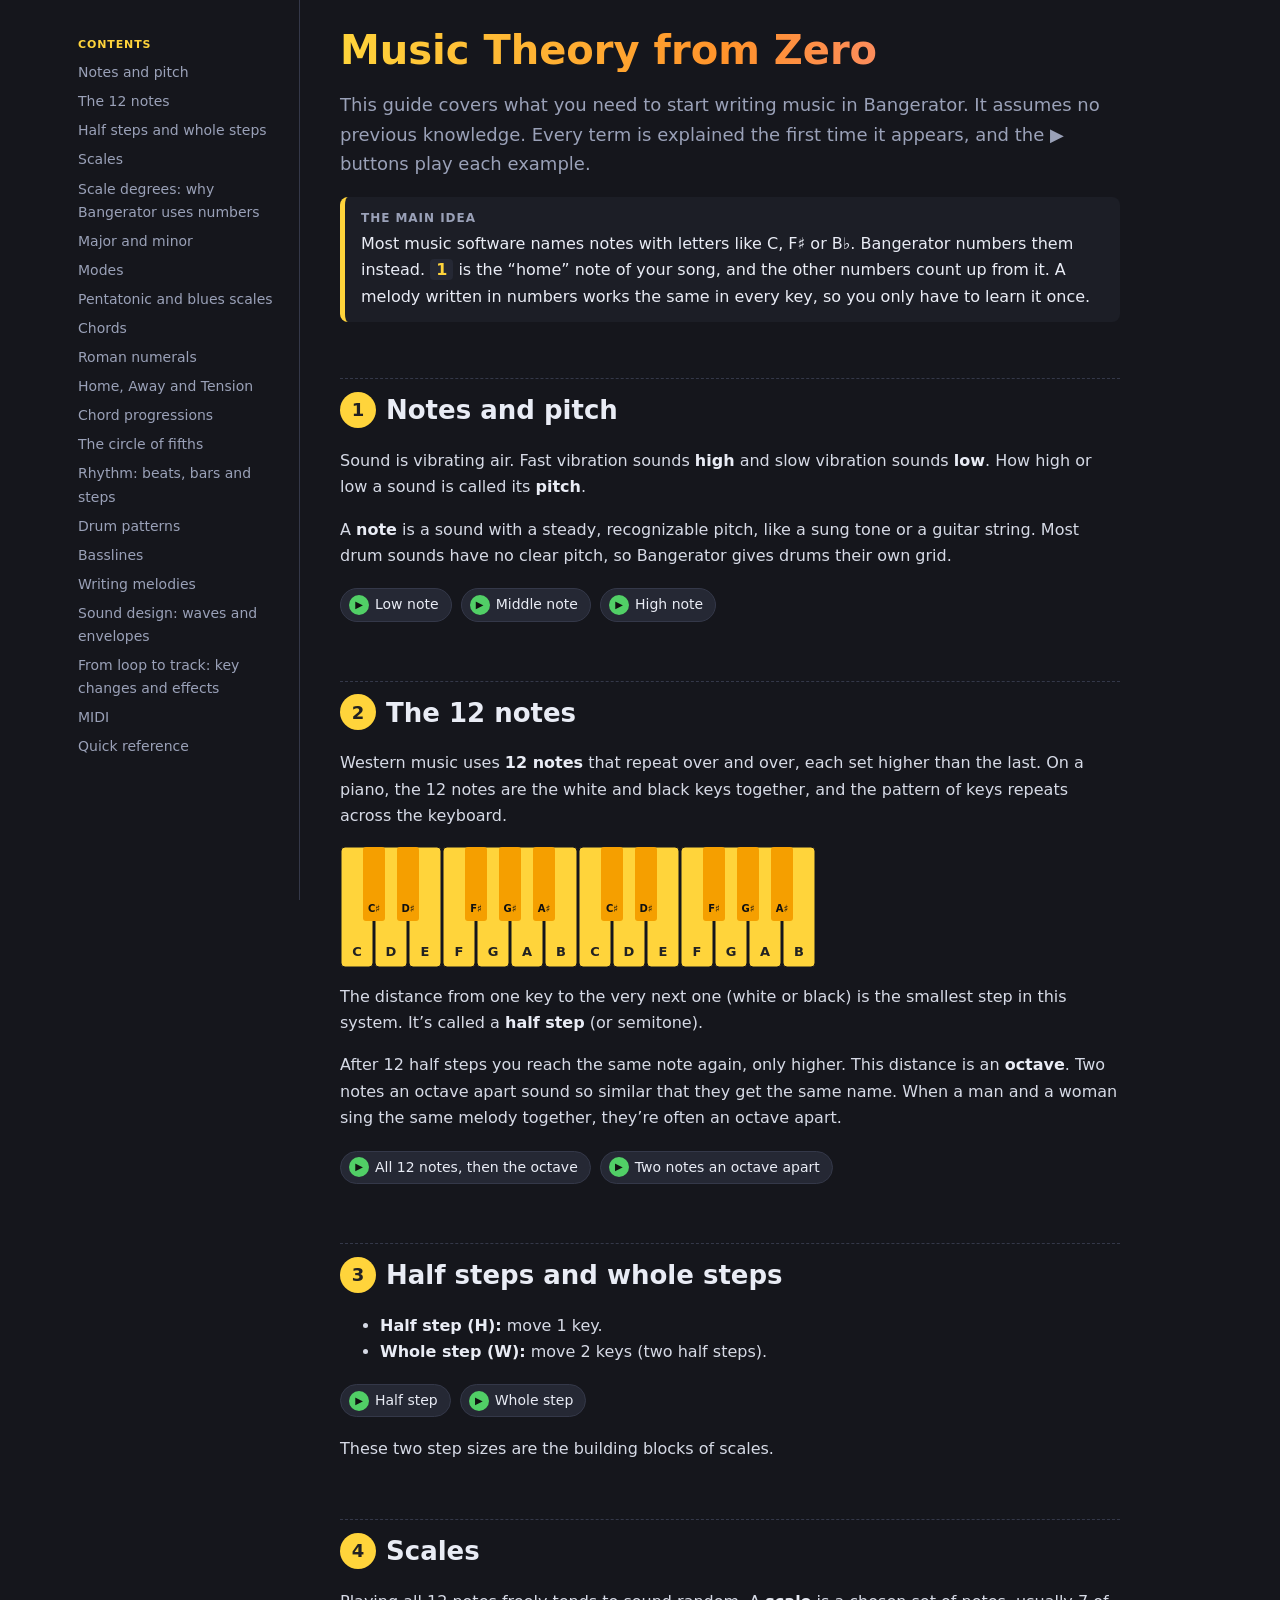
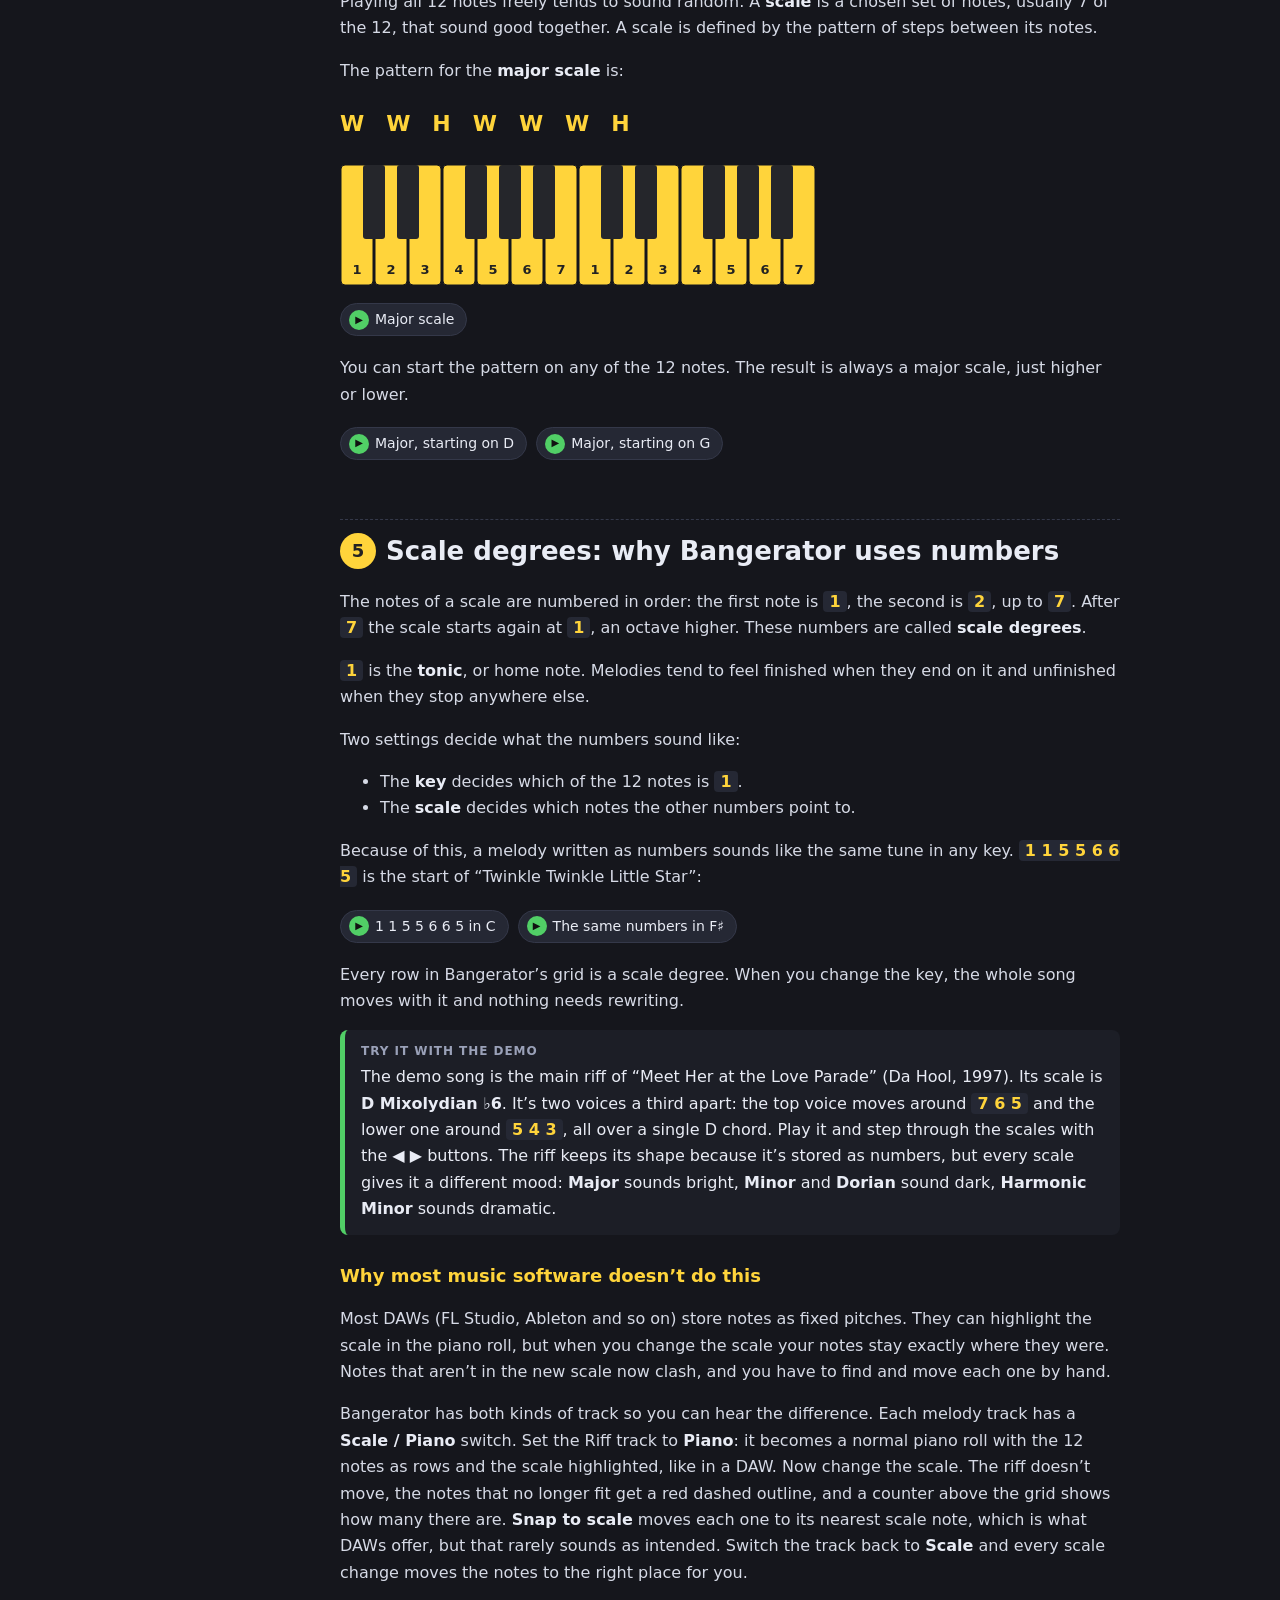
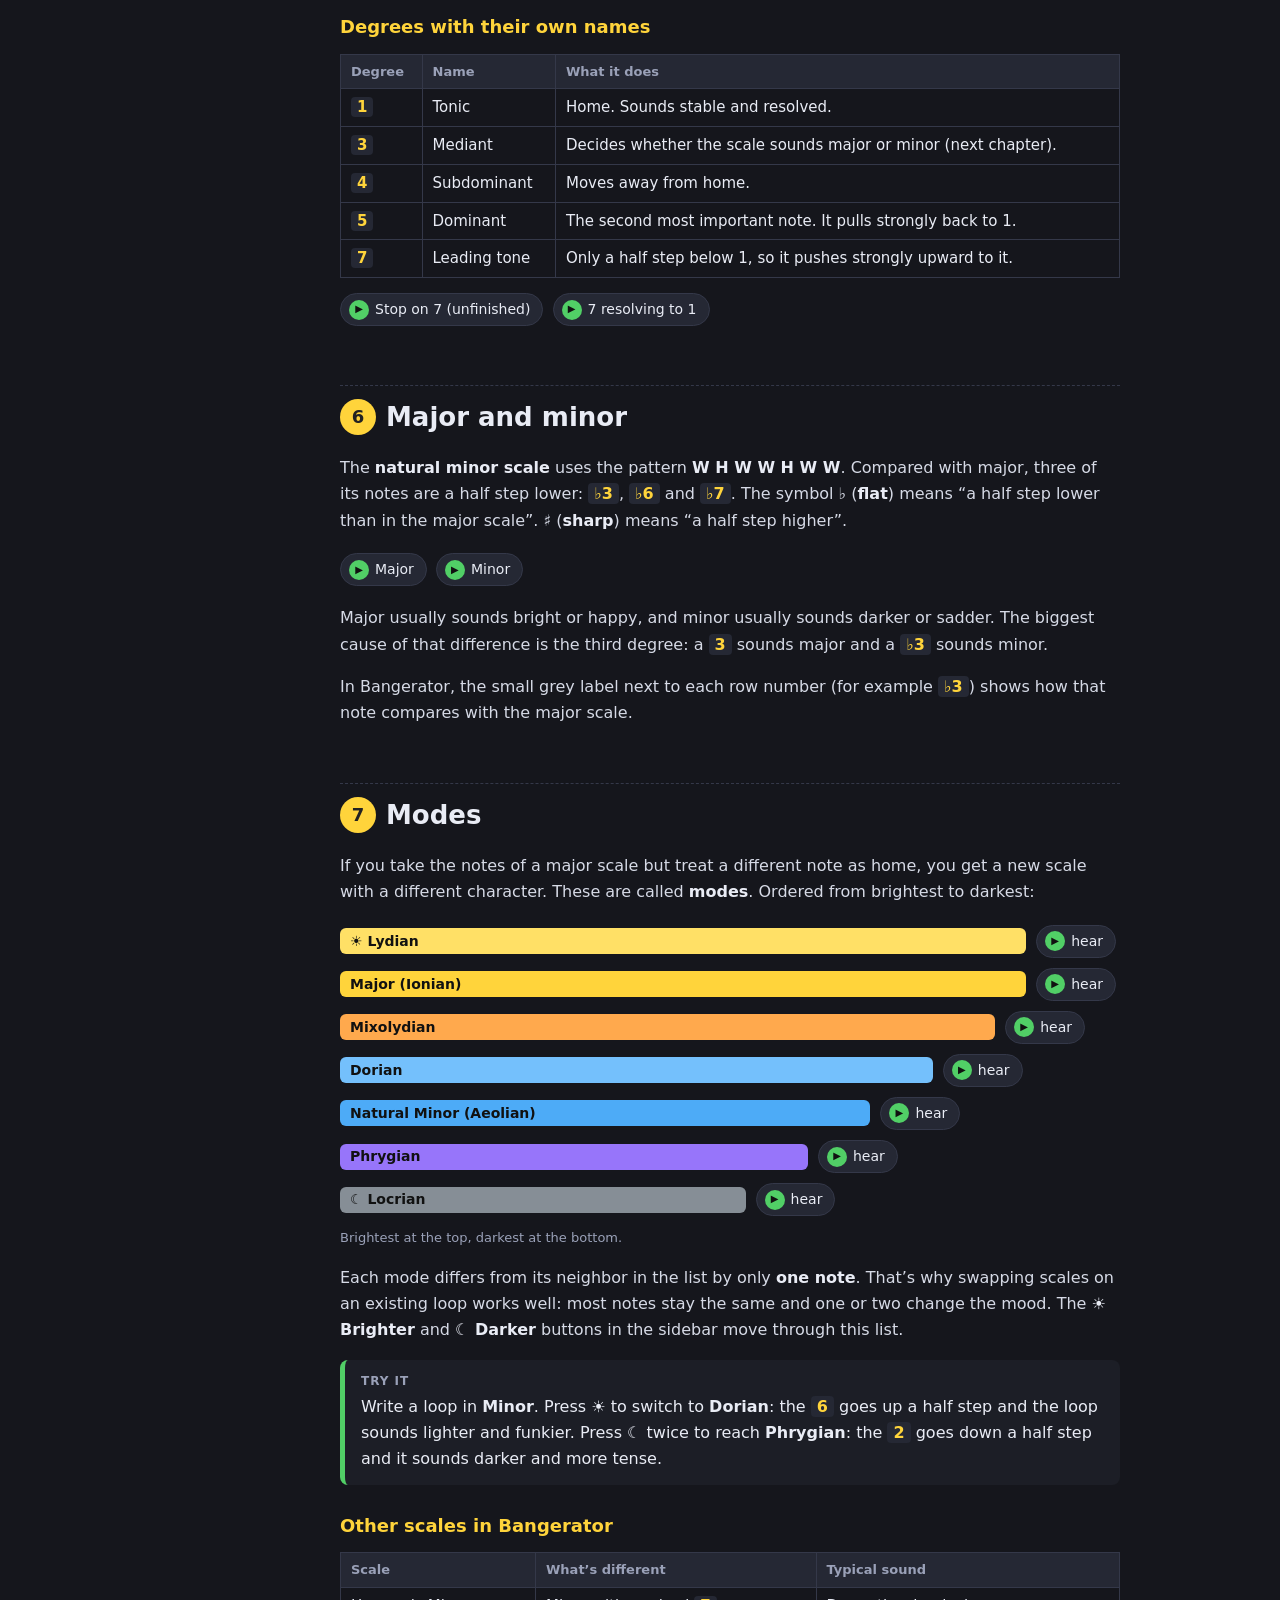
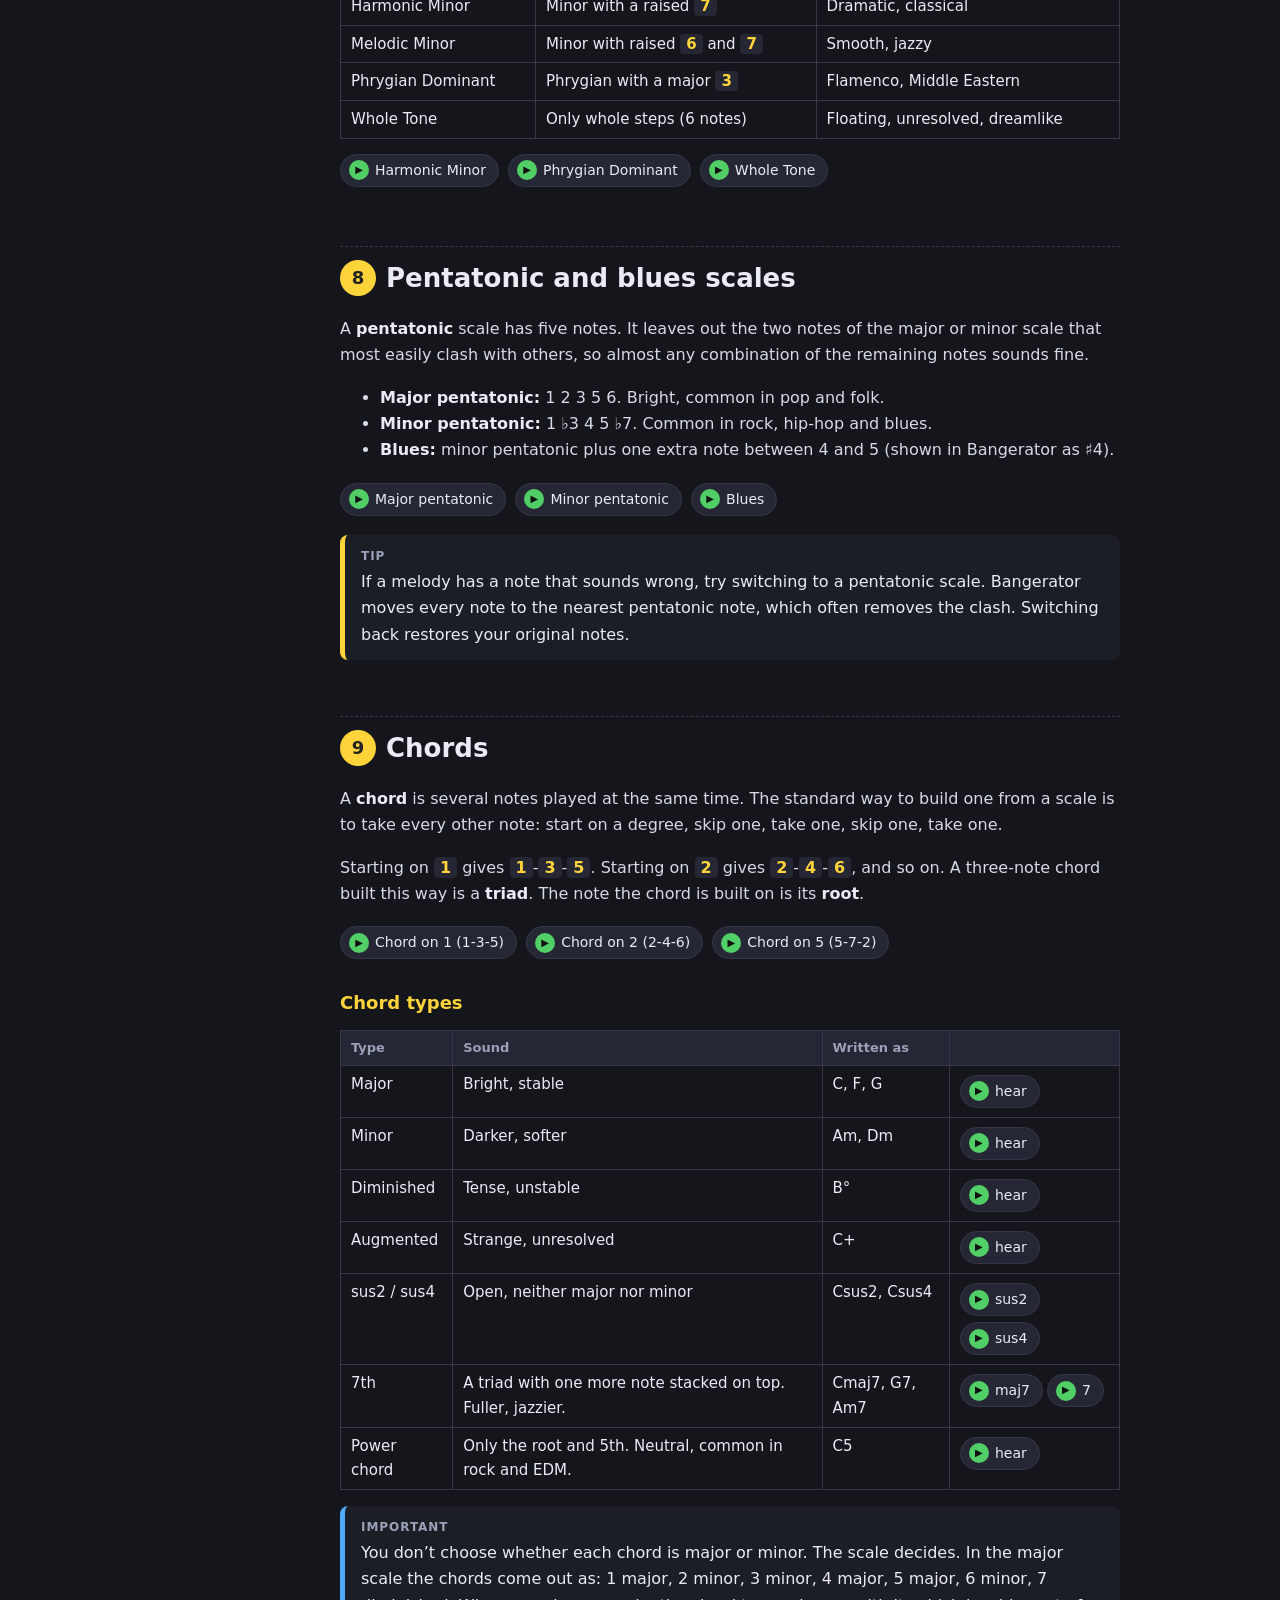
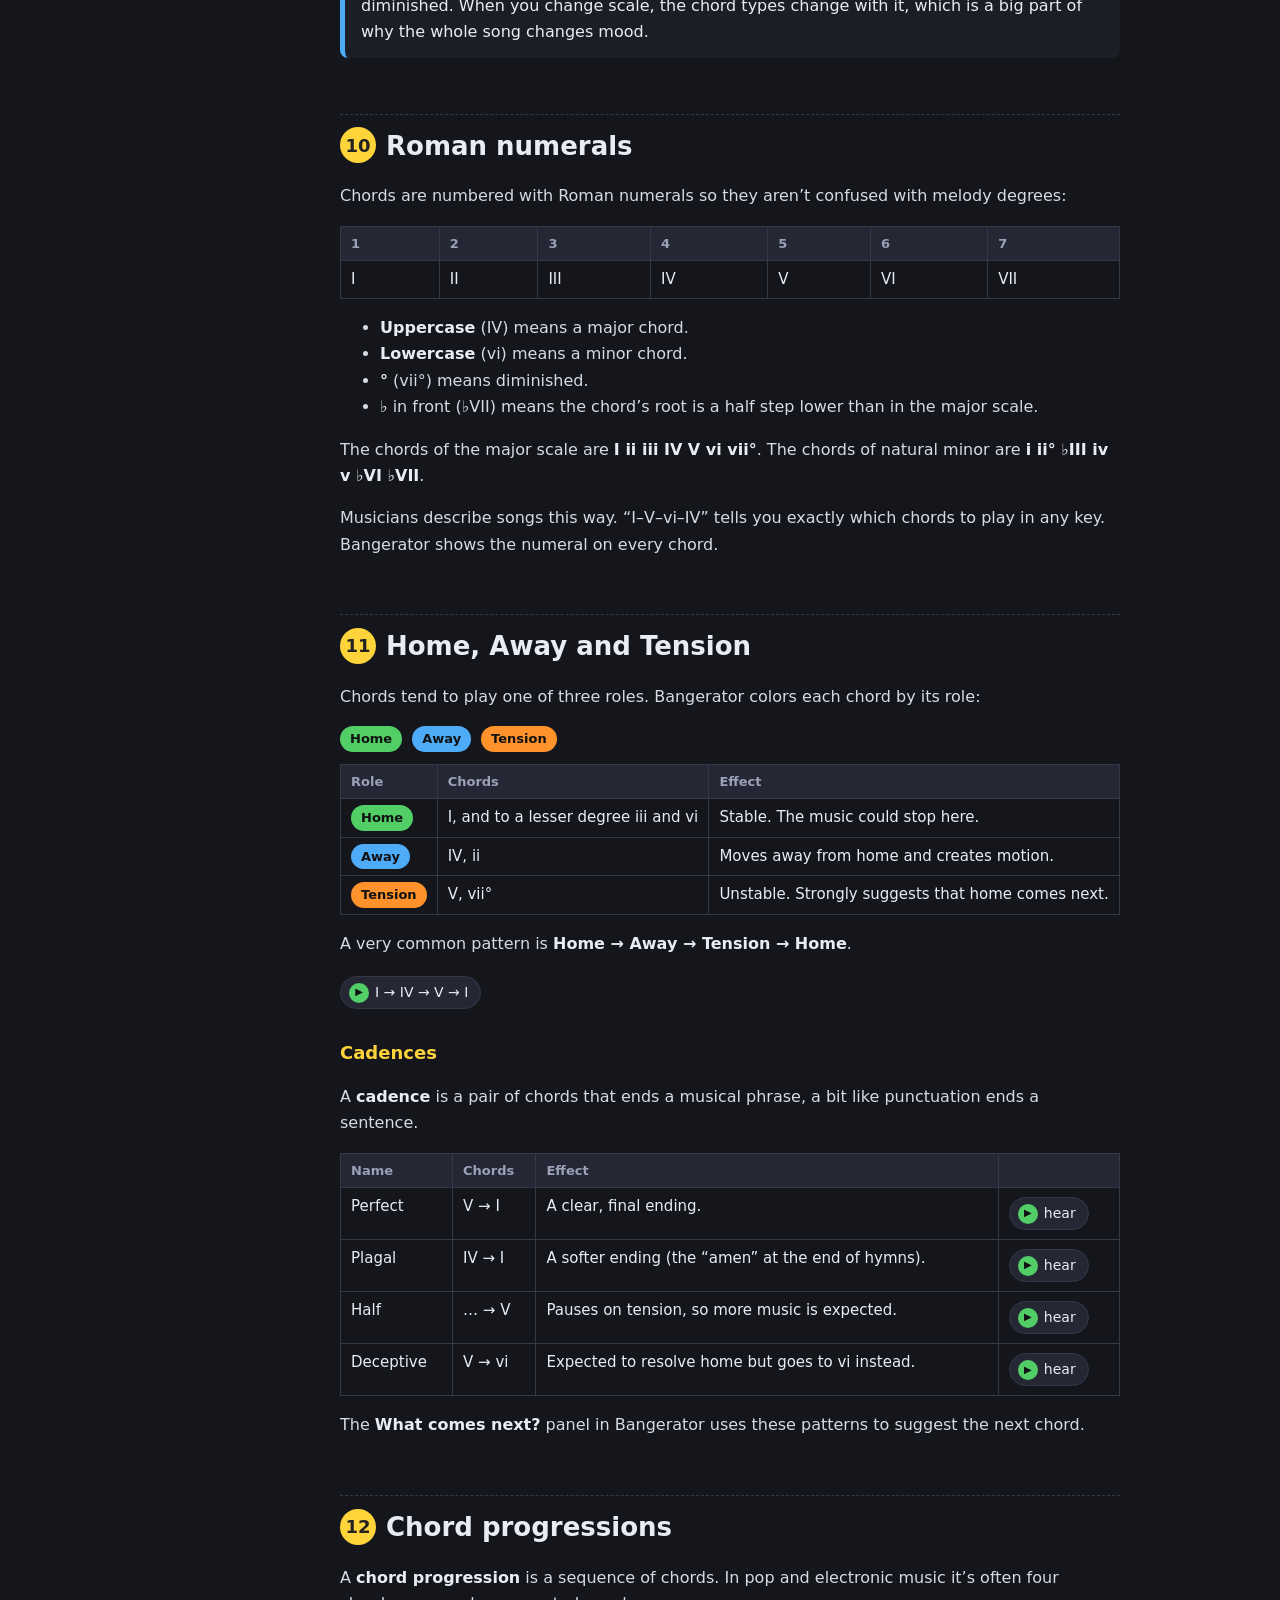
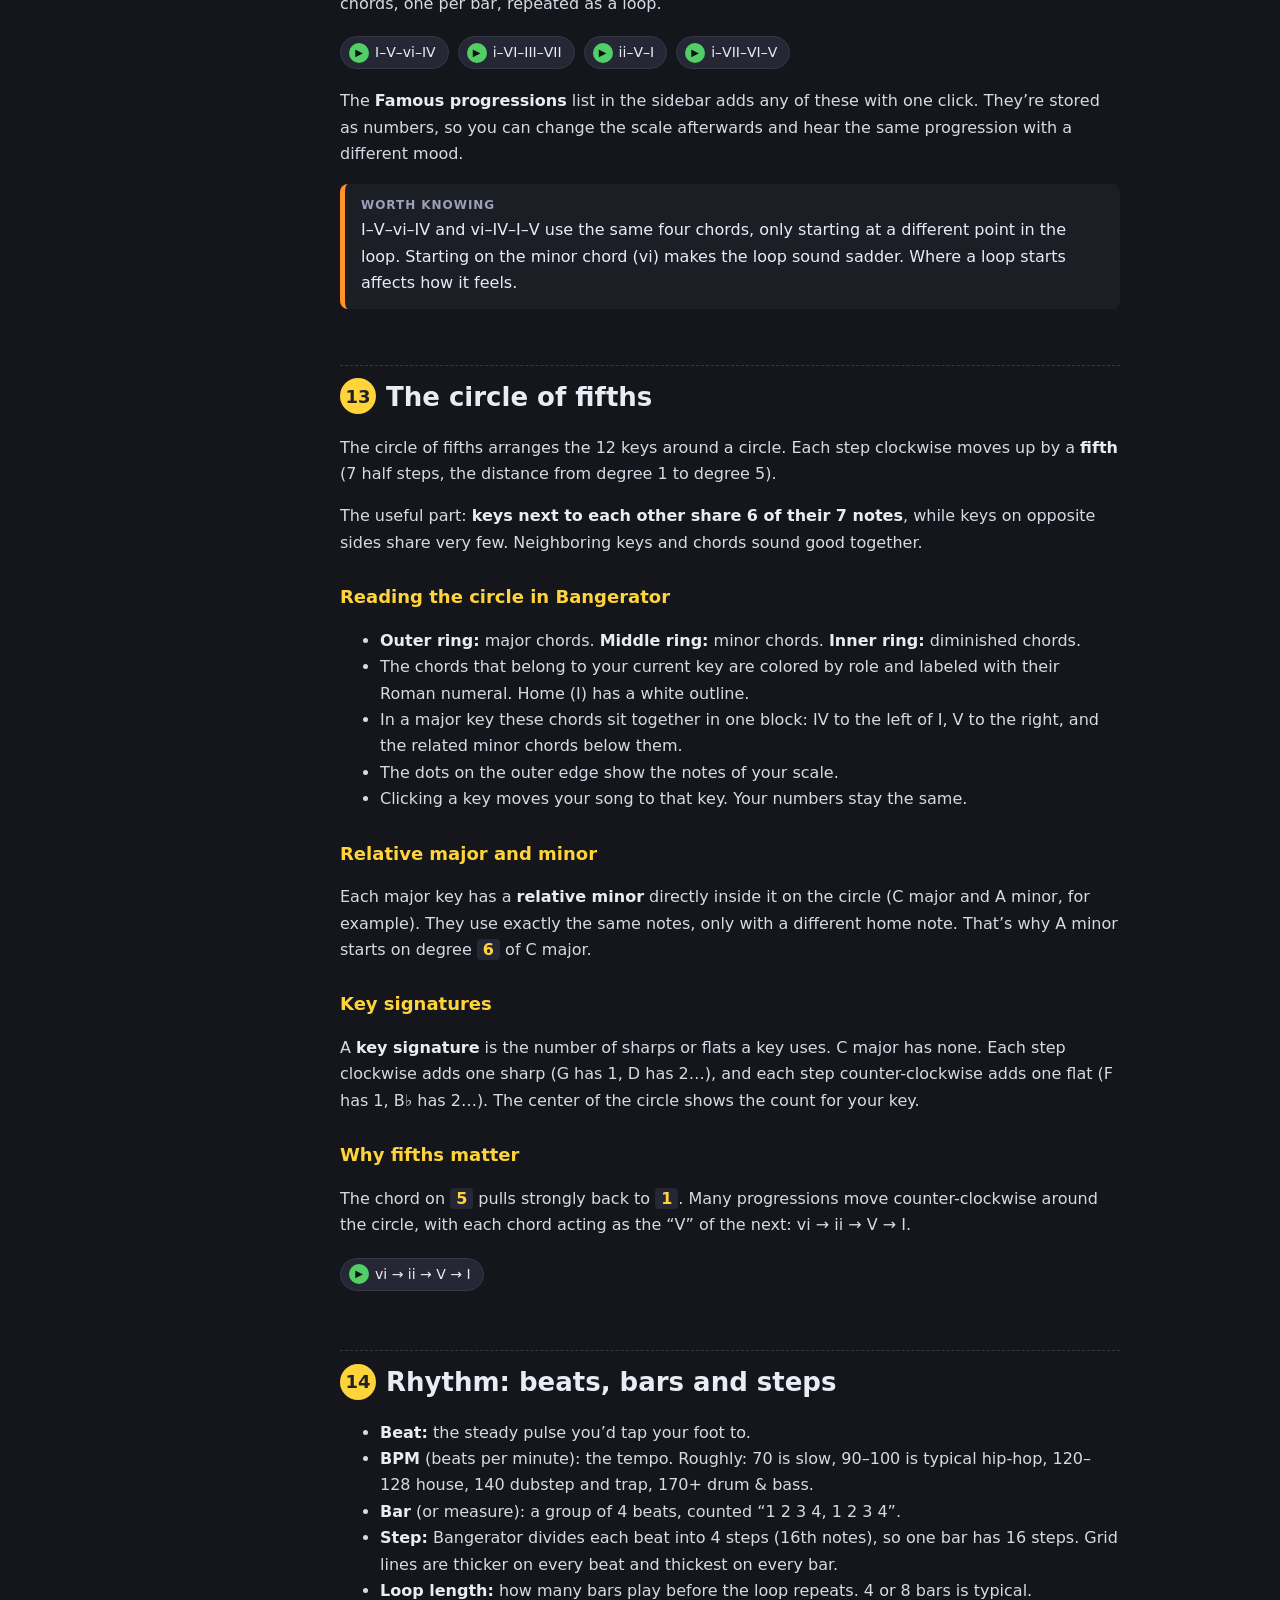
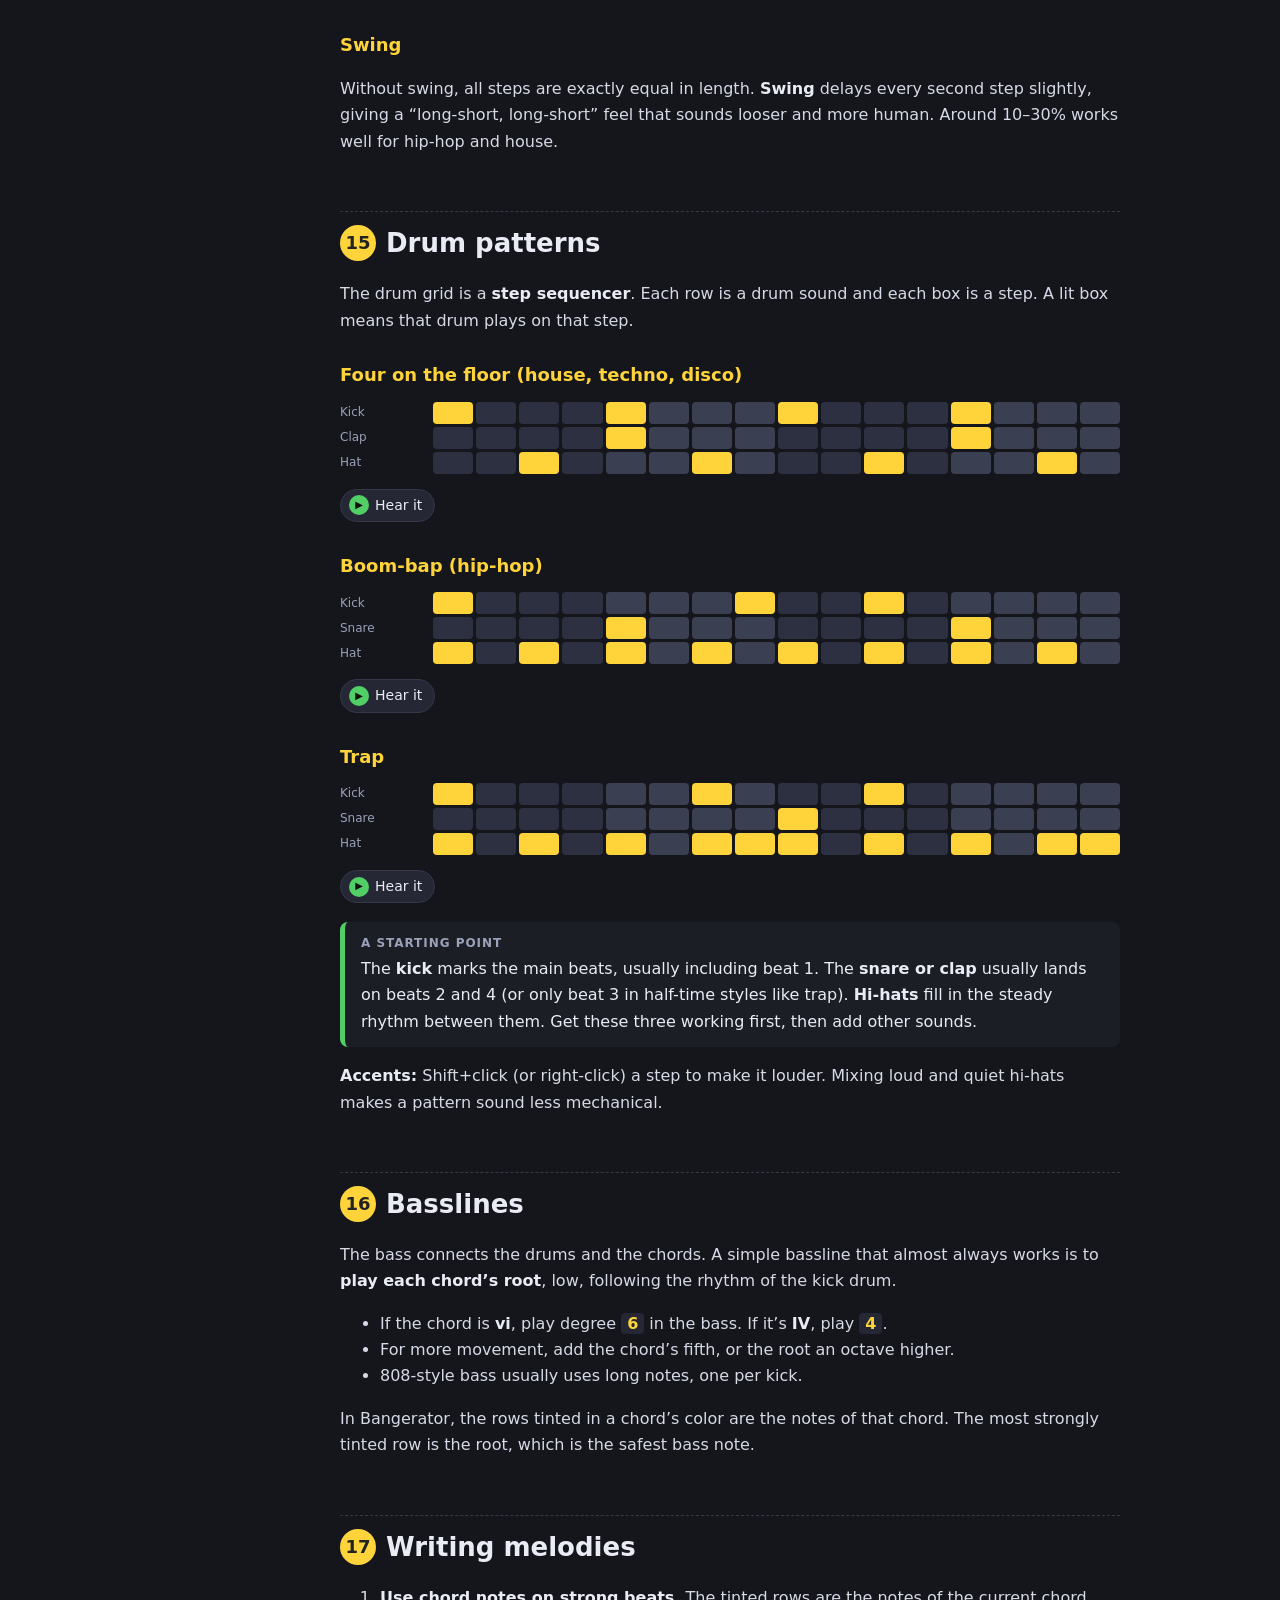
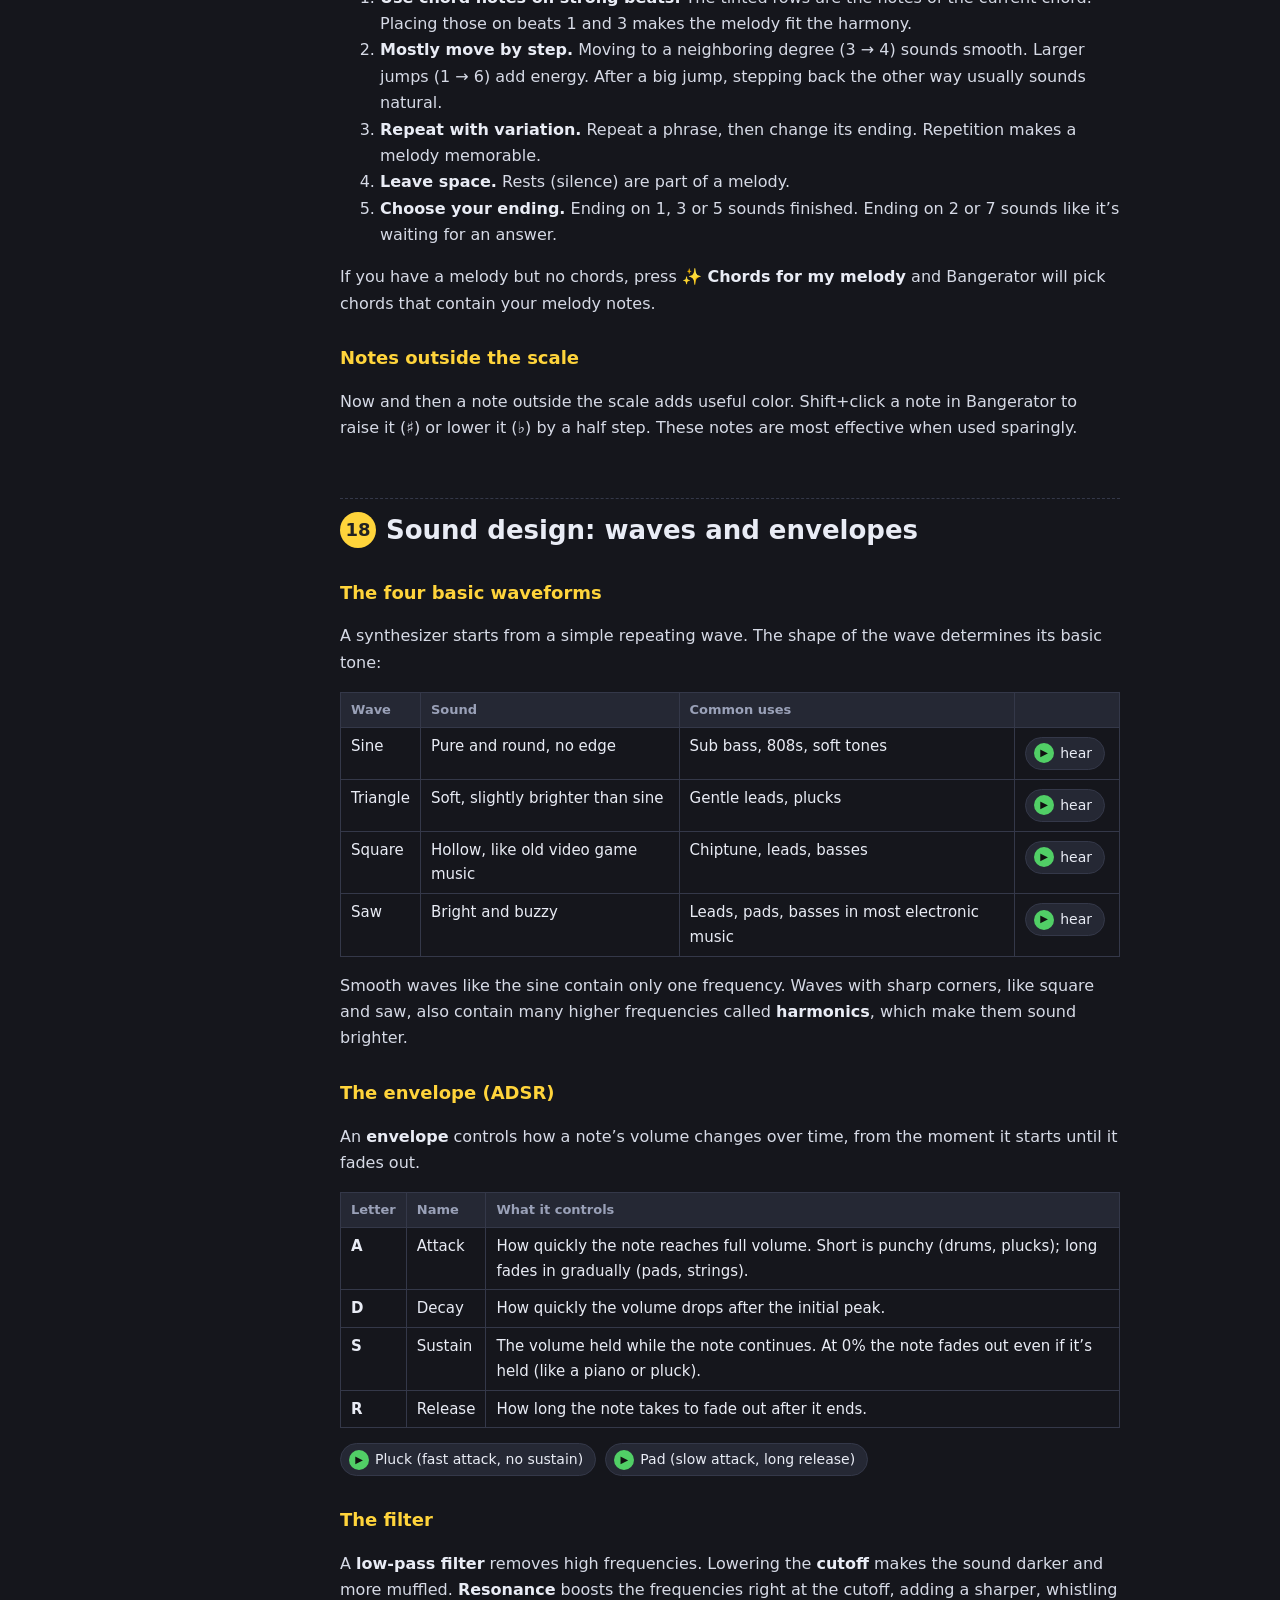
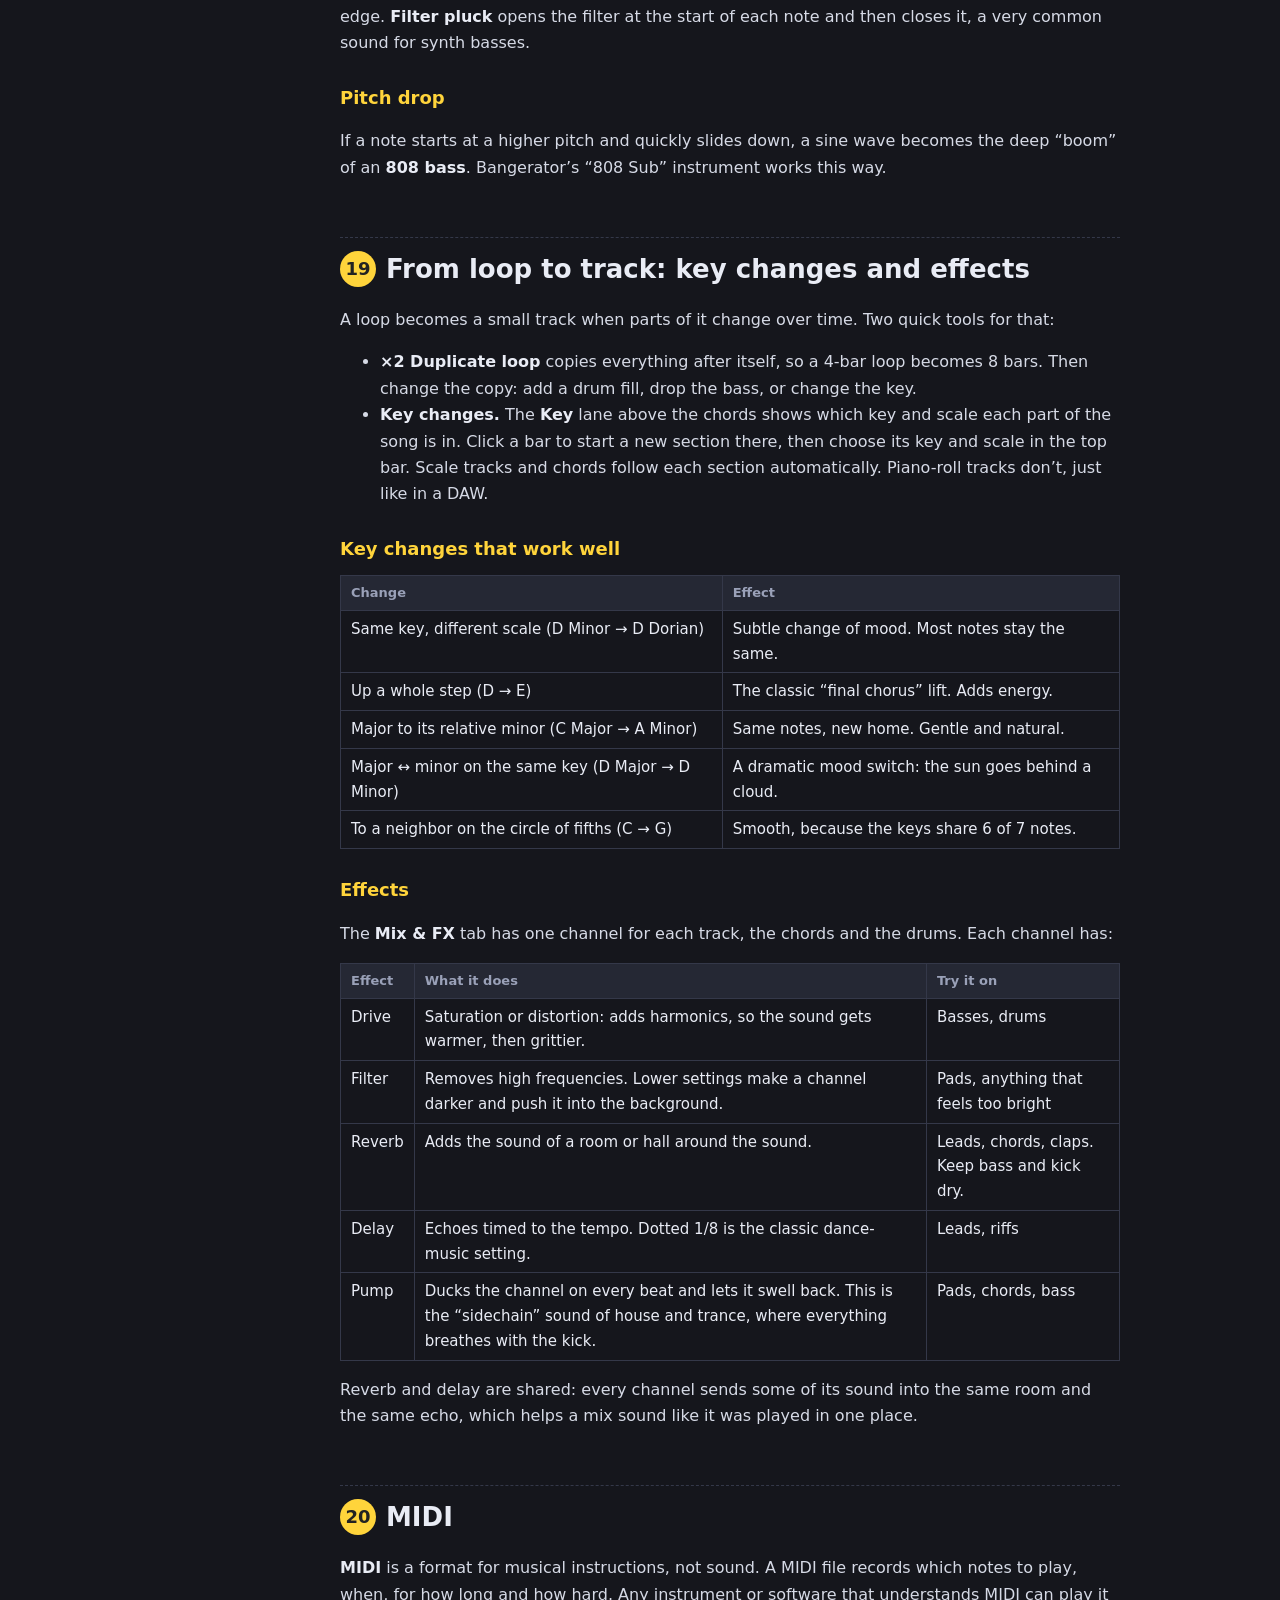
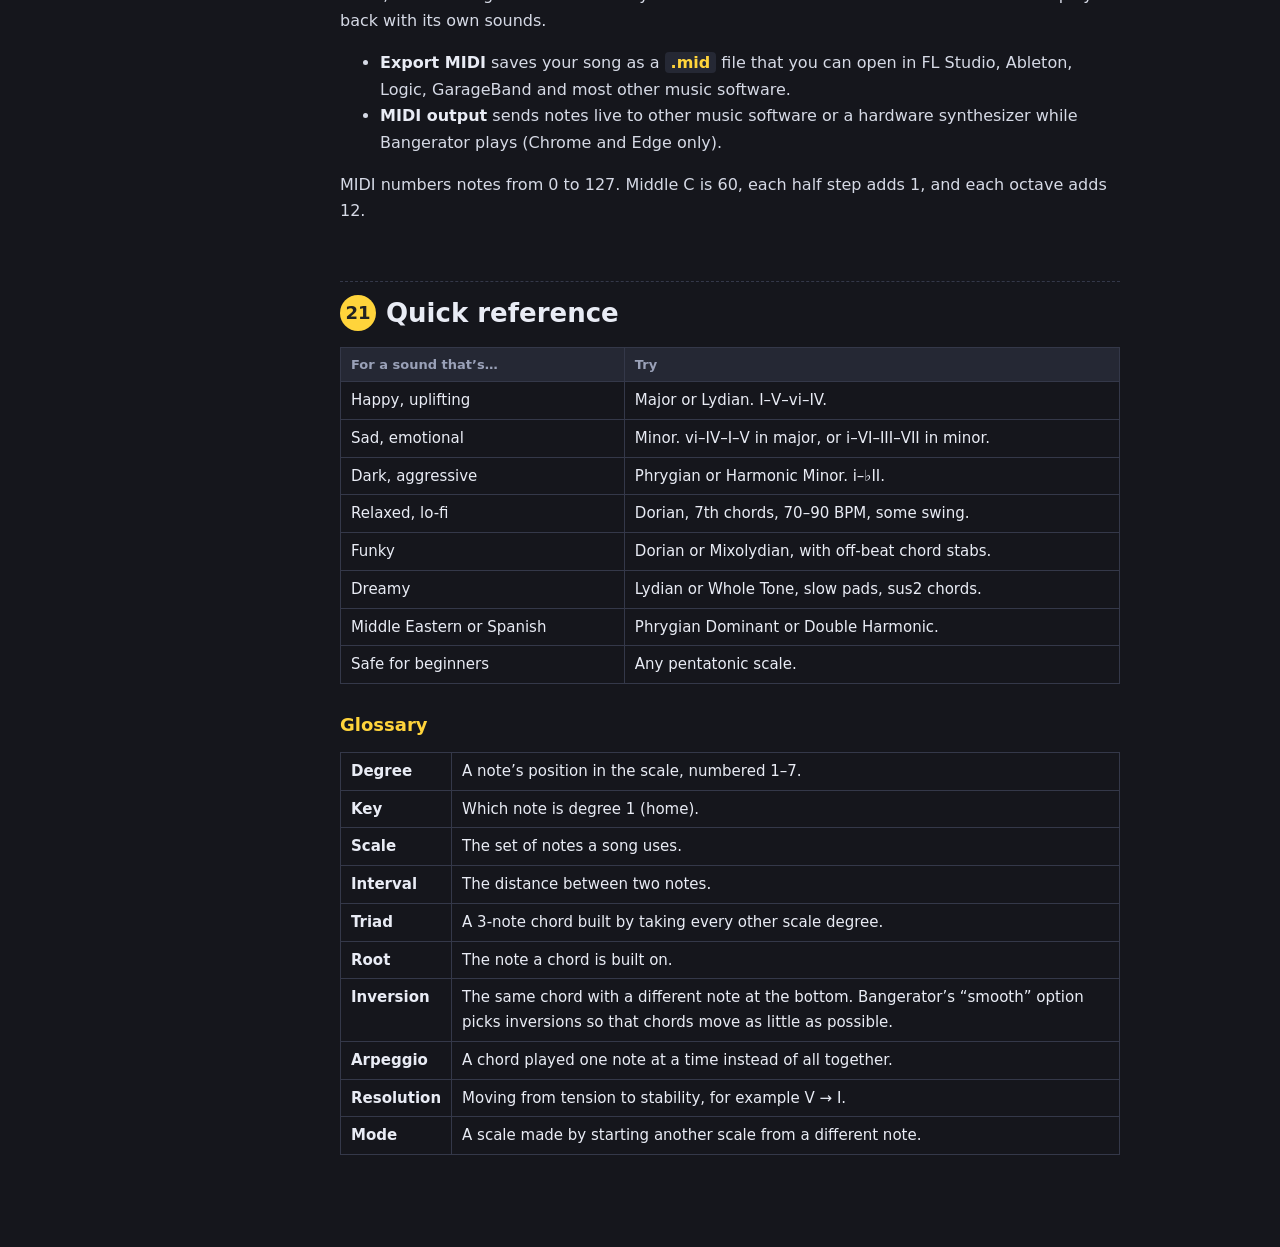
==== commit 46d2de0a: "From demonstrative  tool  to a  sketch  daw" ====
--- a/guide.html
+++ b/guide.html
@@ -121,7 +121,7 @@
 The demo song is the main riff of “Meet Her at the Love Parade” (Da Hool, 1997). Its scale is <b>D Mixolydian ♭6</b>. It’s two voices a third apart: the top voice moves around <span class="num">7 6 5</span> and the lower one around <span class="num">5 4 3</span>, all over a single D chord. Play it and step through the scales with the ◀ ▶ buttons. The riff keeps its shape because it’s stored as numbers, but every scale gives it a different mood: <b>Major</b> sounds bright, <b>Minor</b> and <b>Dorian</b> sound dark, <b>Harmonic Minor</b> sounds dramatic.</div>
 <h3>Why most music software doesn’t do this</h3>
 <p>Most DAWs (FL Studio, Ableton and so on) store notes as fixed pitches. They can highlight the scale in the piano roll, but when you change the scale your notes stay exactly where they were. Notes that aren’t in the new scale now clash, and you have to find and move each one by hand.</p>
-<p>Bangerator can behave that way too, so you can hear the difference. Above the grid, set <b>“When the scale changes, notes…”</b> to <b>keep their pitch (DAW)</b> and change the scale. The riff doesn’t move, the out-of-scale notes get a red dashed outline, and a counter shows how many there are. <b>Snap to scale</b> moves each one to its nearest scale note, which is what DAWs offer, but that rarely sounds as intended. Switch back to <b>follow the scale</b> and a scale change moves every note to the right place for you.</p>
+<p>Bangerator has both kinds of track so you can hear the difference. Each melody track has a <b>Scale / Piano</b> switch. Set the Riff track to <b>Piano</b>: it becomes a normal piano roll with the 12 notes as rows and the scale highlighted, like in a DAW. Now change the scale. The riff doesn’t move, the notes that no longer fit get a red dashed outline, and a counter above the grid shows how many there are. <b>Snap to scale</b> moves each one to its nearest scale note, which is what DAWs offer, but that rarely sounds as intended. Switch the track back to <b>Scale</b> and every scale change moves the notes to the right place for you.</p>
 <h3>Degrees with their own names</h3>
 <table>
 <tr><th>Degree</th><th>Name</th><th>What it does</th></tr>
@@ -348,7 +348,35 @@
 <p>If a note starts at a higher pitch and quickly slides down, a sine wave becomes the deep “boom” of an <b>808 bass</b>. Bangerator’s “808 Sub” instrument works this way.</p>
 
 <!-- ============================================================ -->
-<h2 id="midi"><span class="n">19</span>MIDI</h2>
+<h2 id="building"><span class="n">19</span>From loop to track: key changes and effects</h2>
+<p>A loop becomes a small track when parts of it change over time. Two quick tools for that:</p>
+<ul>
+<li><b>×2 Duplicate loop</b> copies everything after itself, so a 4-bar loop becomes 8 bars. Then change the copy: add a drum fill, drop the bass, or change the key.</li>
+<li><b>Key changes.</b> The <b>Key</b> lane above the chords shows which key and scale each part of the song is in. Click a bar to start a new section there, then choose its key and scale in the top bar. Scale tracks and chords follow each section automatically. Piano-roll tracks don’t, just like in a DAW.</li>
+</ul>
+<h3>Key changes that work well</h3>
+<table>
+<tr><th>Change</th><th>Effect</th></tr>
+<tr><td>Same key, different scale (D Minor → D Dorian)</td><td>Subtle change of mood. Most notes stay the same.</td></tr>
+<tr><td>Up a whole step (D → E)</td><td>The classic “final chorus” lift. Adds energy.</td></tr>
+<tr><td>Major to its relative minor (C Major → A Minor)</td><td>Same notes, new home. Gentle and natural.</td></tr>
+<tr><td>Major ↔ minor on the same key (D Major → D Minor)</td><td>A dramatic mood switch: the sun goes behind a cloud.</td></tr>
+<tr><td>To a neighbor on the circle of fifths (C → G)</td><td>Smooth, because the keys share 6 of 7 notes.</td></tr>
+</table>
+<h3>Effects</h3>
+<p>The <b>Mix &amp; FX</b> tab has one channel for each track, the chords and the drums. Each channel has:</p>
+<table>
+<tr><th>Effect</th><th>What it does</th><th>Try it on</th></tr>
+<tr><td>Drive</td><td>Saturation or distortion: adds harmonics, so the sound gets warmer, then grittier.</td><td>Basses, drums</td></tr>
+<tr><td>Filter</td><td>Removes high frequencies. Lower settings make a channel darker and push it into the background.</td><td>Pads, anything that feels too bright</td></tr>
+<tr><td>Reverb</td><td>Adds the sound of a room or hall around the sound.</td><td>Leads, chords, claps. Keep bass and kick dry.</td></tr>
+<tr><td>Delay</td><td>Echoes timed to the tempo. Dotted 1/8 is the classic dance-music setting.</td><td>Leads, riffs</td></tr>
+<tr><td>Pump</td><td>Ducks the channel on every beat and lets it swell back. This is the “sidechain” sound of house and trance, where everything breathes with the kick.</td><td>Pads, chords, bass</td></tr>
+</table>
+<p>Reverb and delay are shared: every channel sends some of its sound into the same room and the same echo, which helps a mix sound like it was played in one place.</p>
+
+<!-- ============================================================ -->
+<h2 id="midi"><span class="n">20</span>MIDI</h2>
 <p><b>MIDI</b> is a format for musical instructions, not sound. A MIDI file records which notes to play, when, for how long and how hard. Any instrument or software that understands MIDI can play it back with its own sounds.</p>
 <ul>
 <li><b>Export MIDI</b> saves your song as a <code>.mid</code> file that you can open in FL Studio, Ableton, Logic, GarageBand and most other music software.</li>
@@ -357,7 +385,7 @@
 <p>MIDI numbers notes from 0 to 127. Middle C is 60, each half step adds 1, and each octave adds 12.</p>
 
 <!-- ============================================================ -->
-<h2 id="cheat"><span class="n">20</span>Quick reference</h2>
+<h2 id="cheat"><span class="n">21</span>Quick reference</h2>
 <table>
 <tr><th>For a sound that’s…</th><th>Try</th></tr>
 <tr><td>Happy, uplifting</td><td>Major or Lydian. I–V–vi–IV.</td></tr>
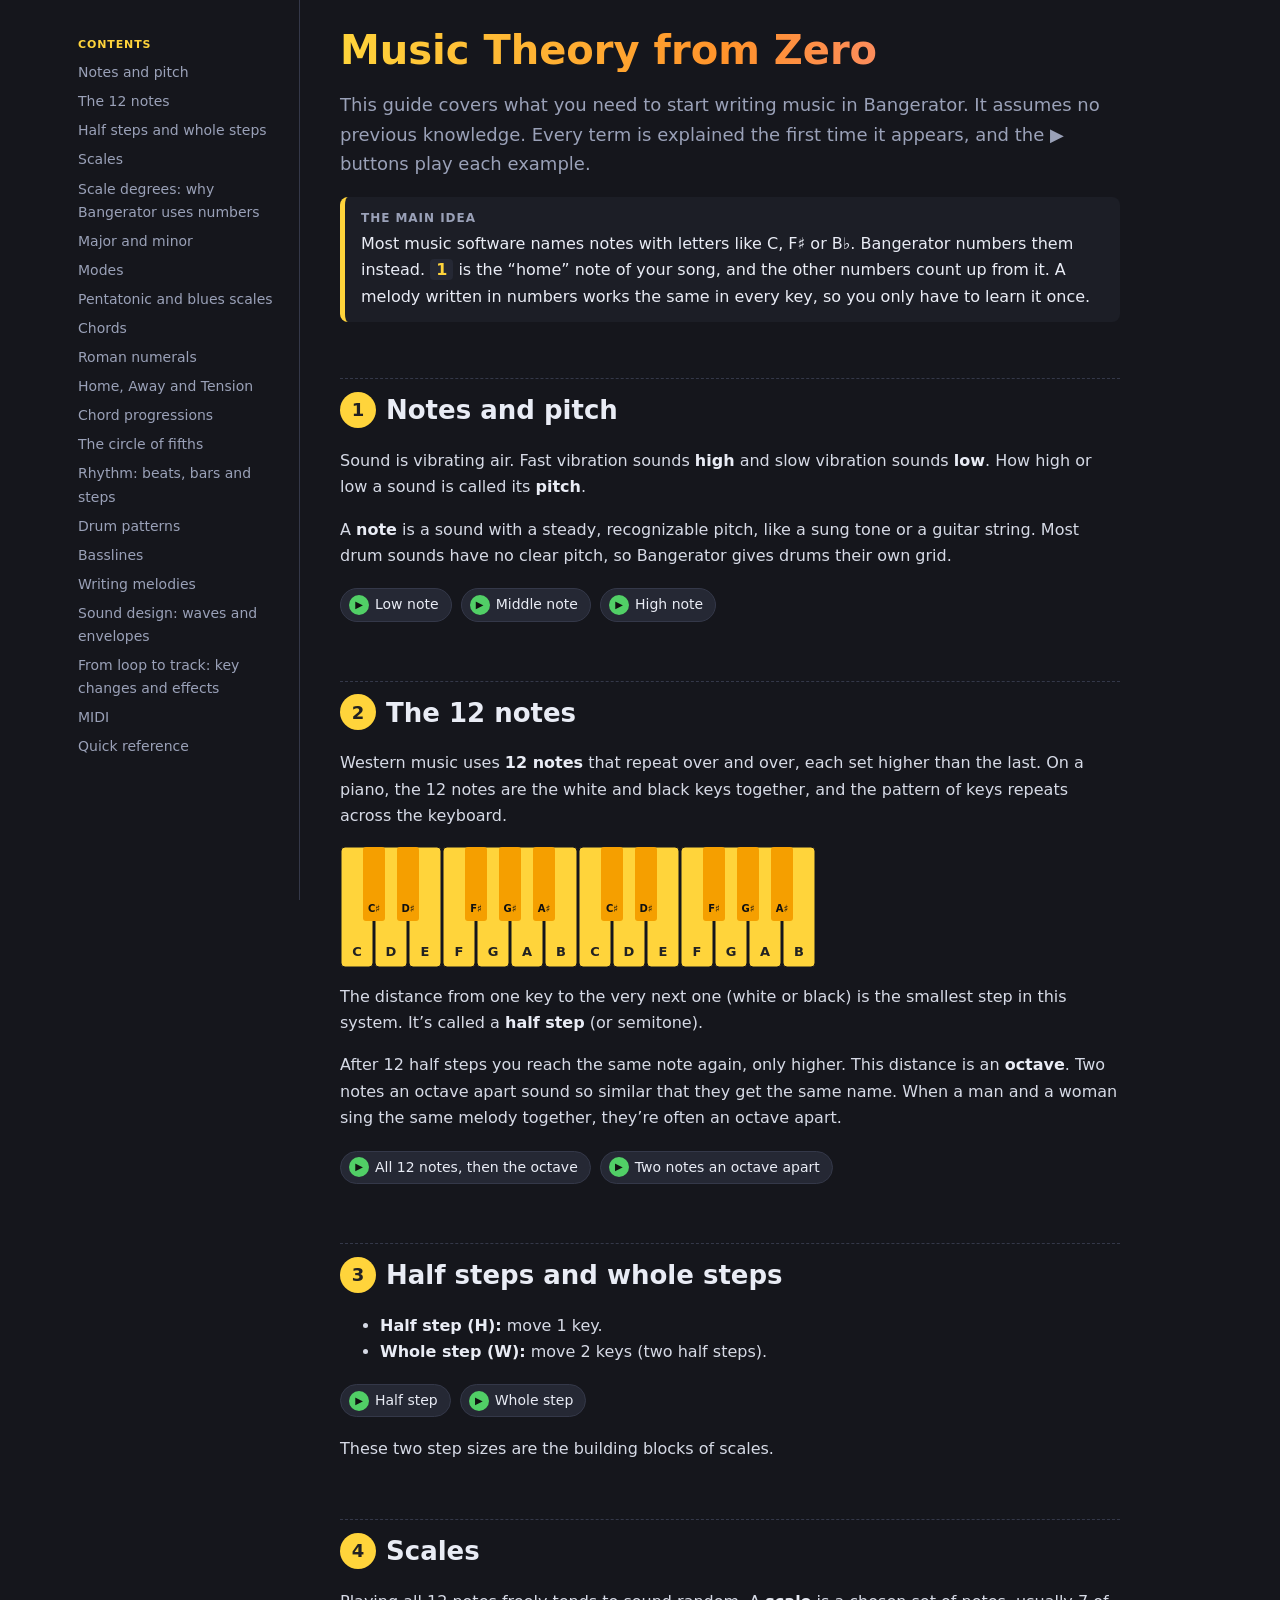
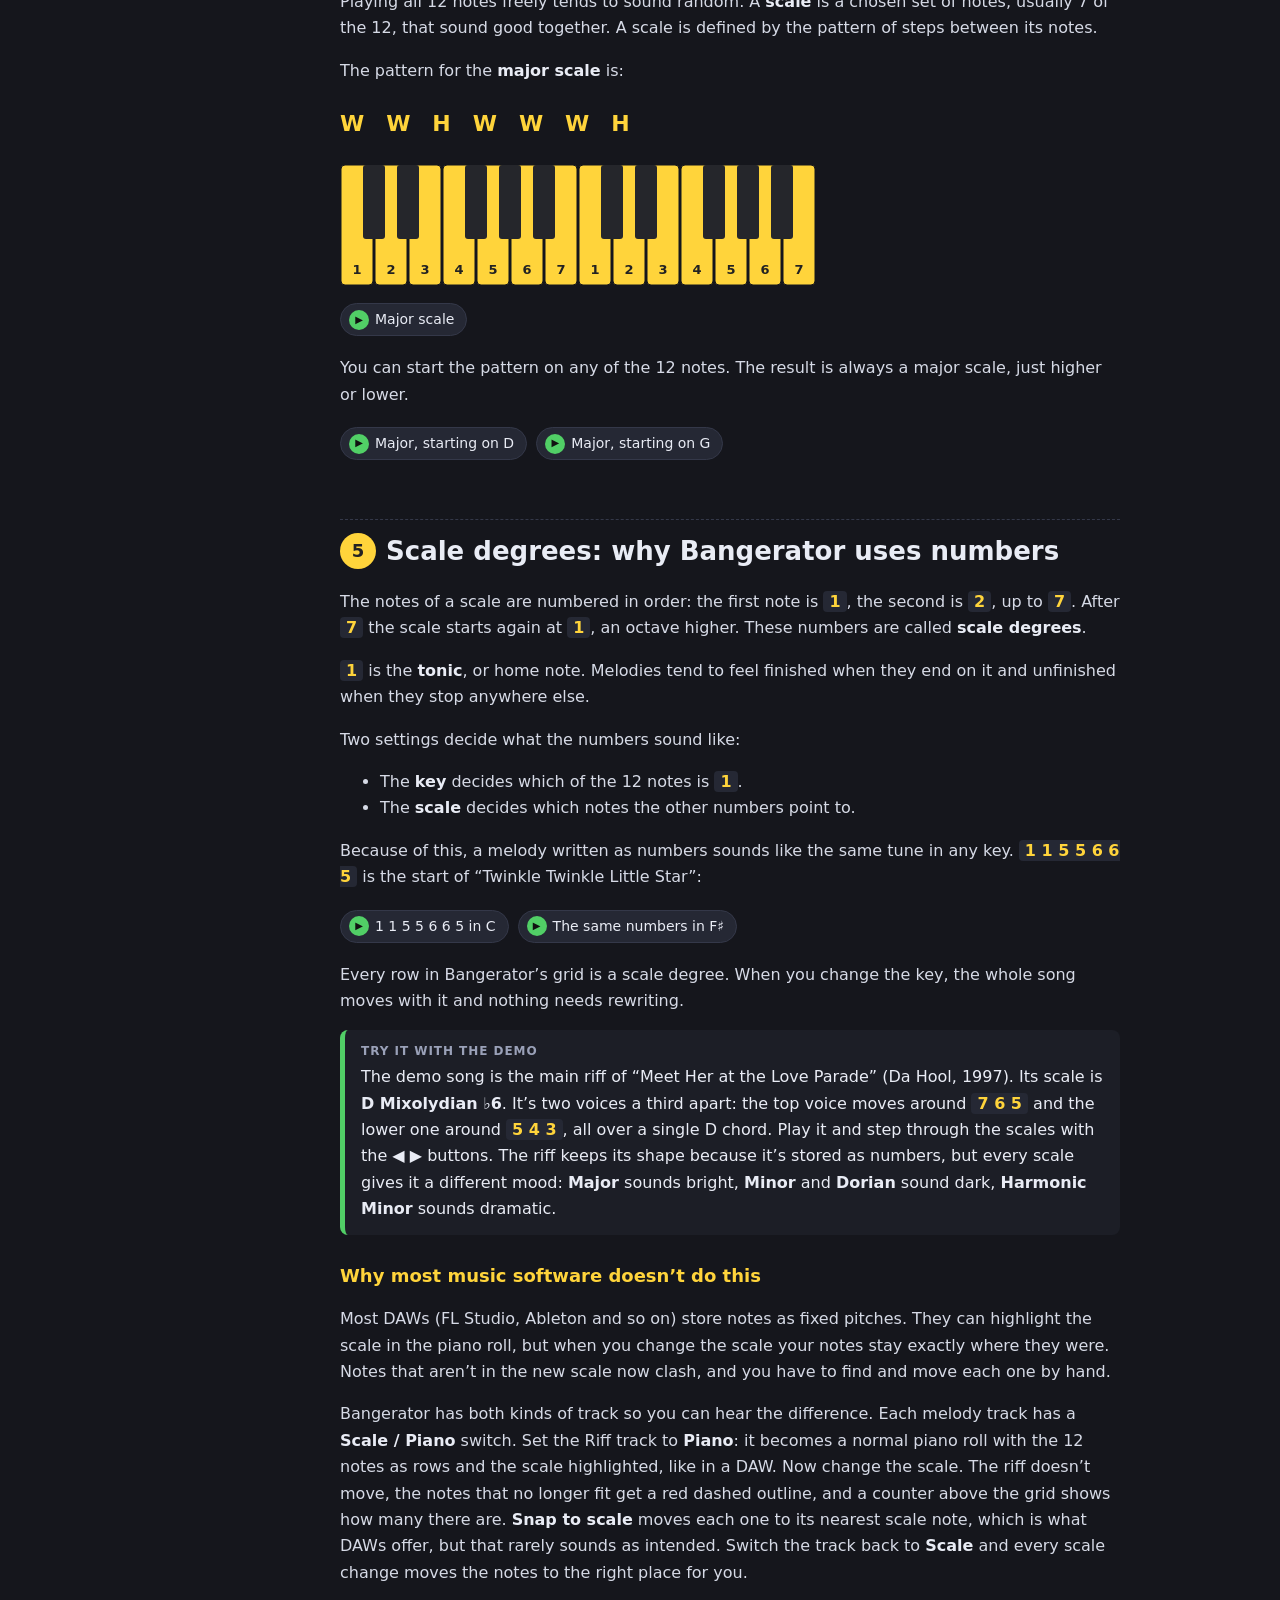
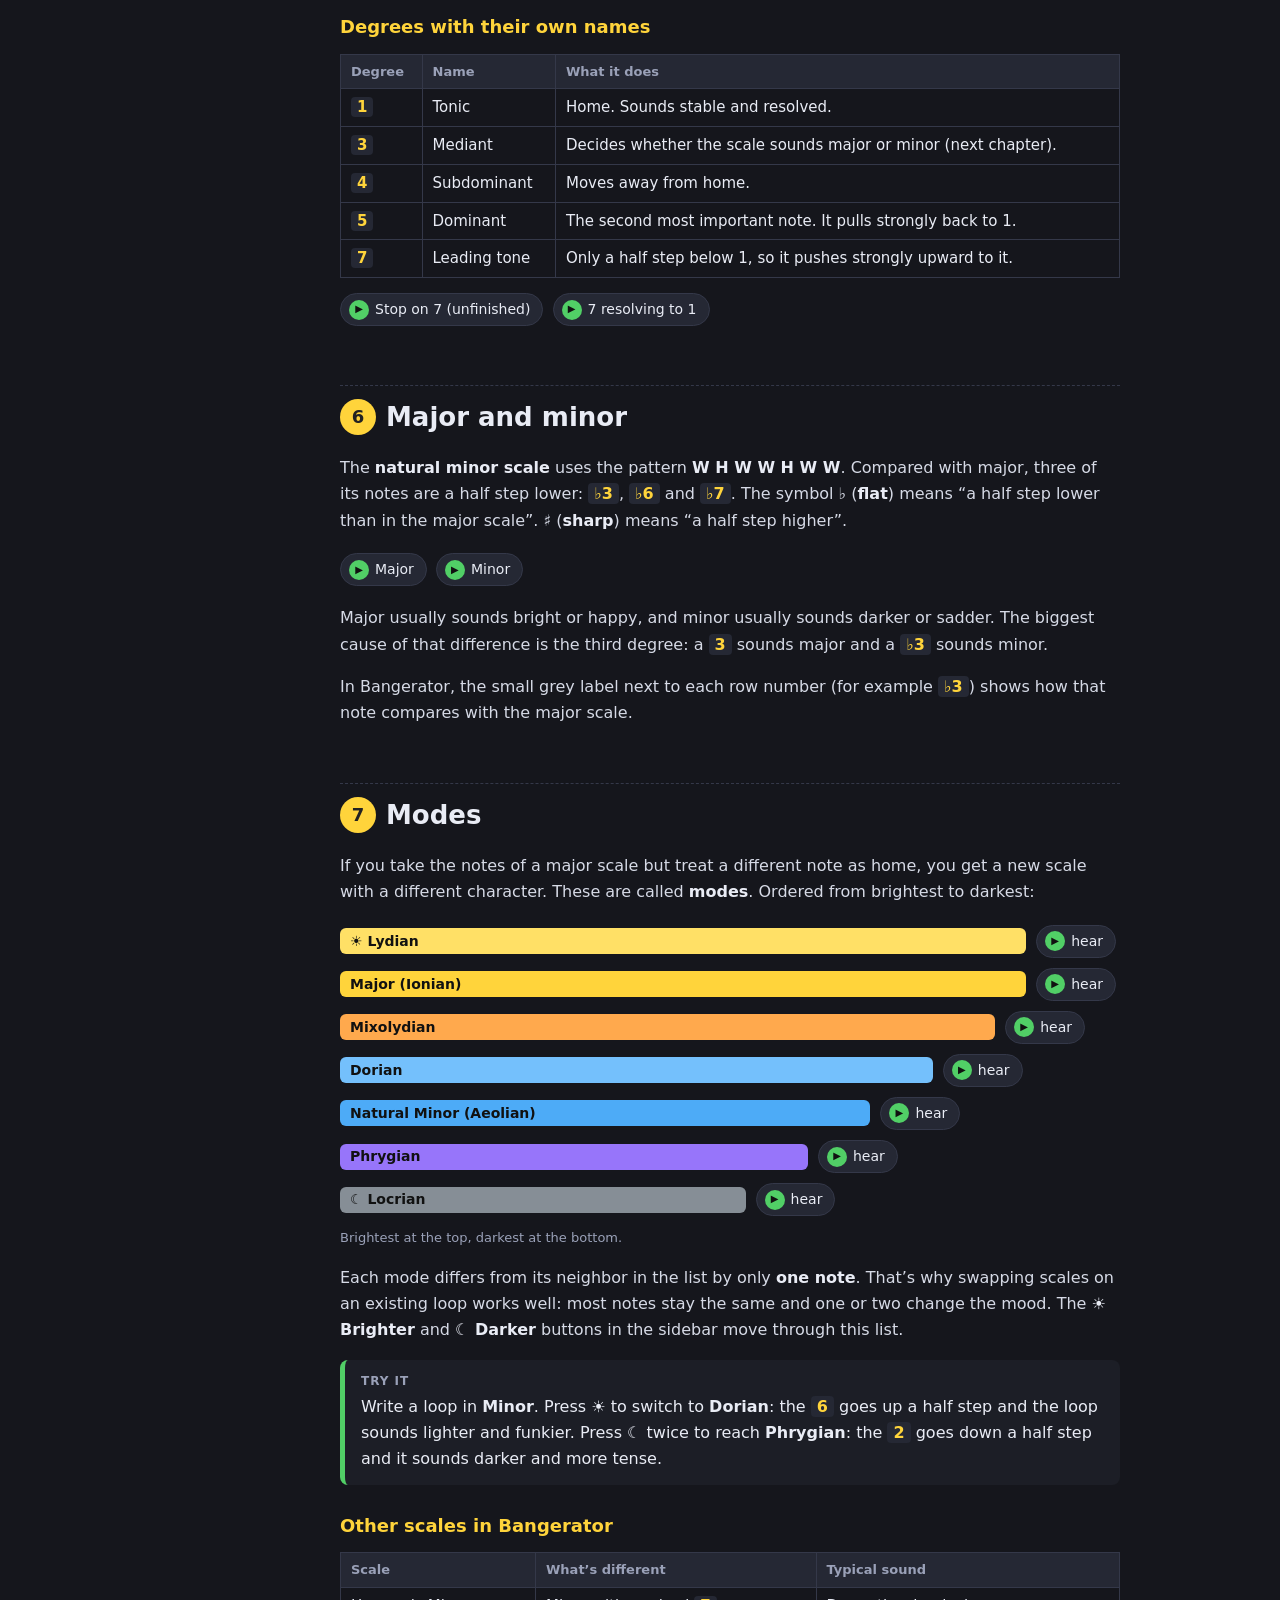
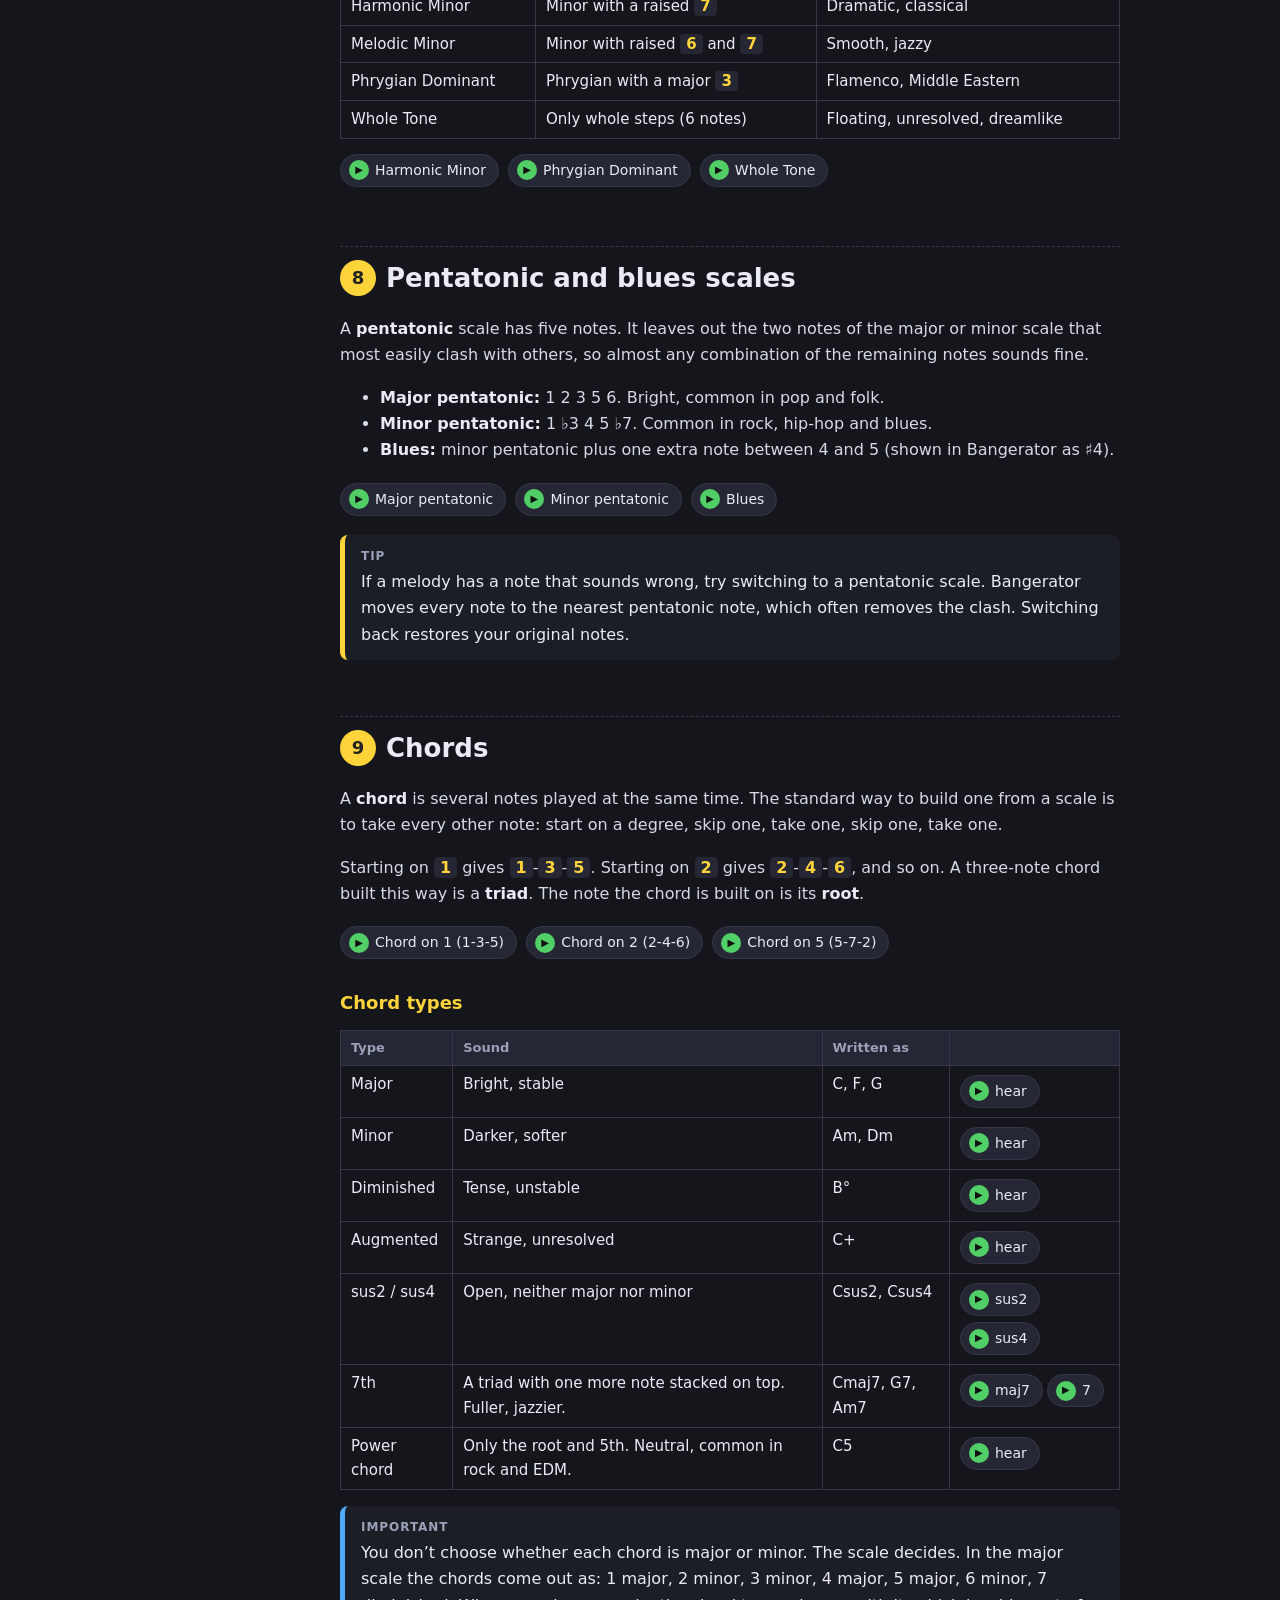
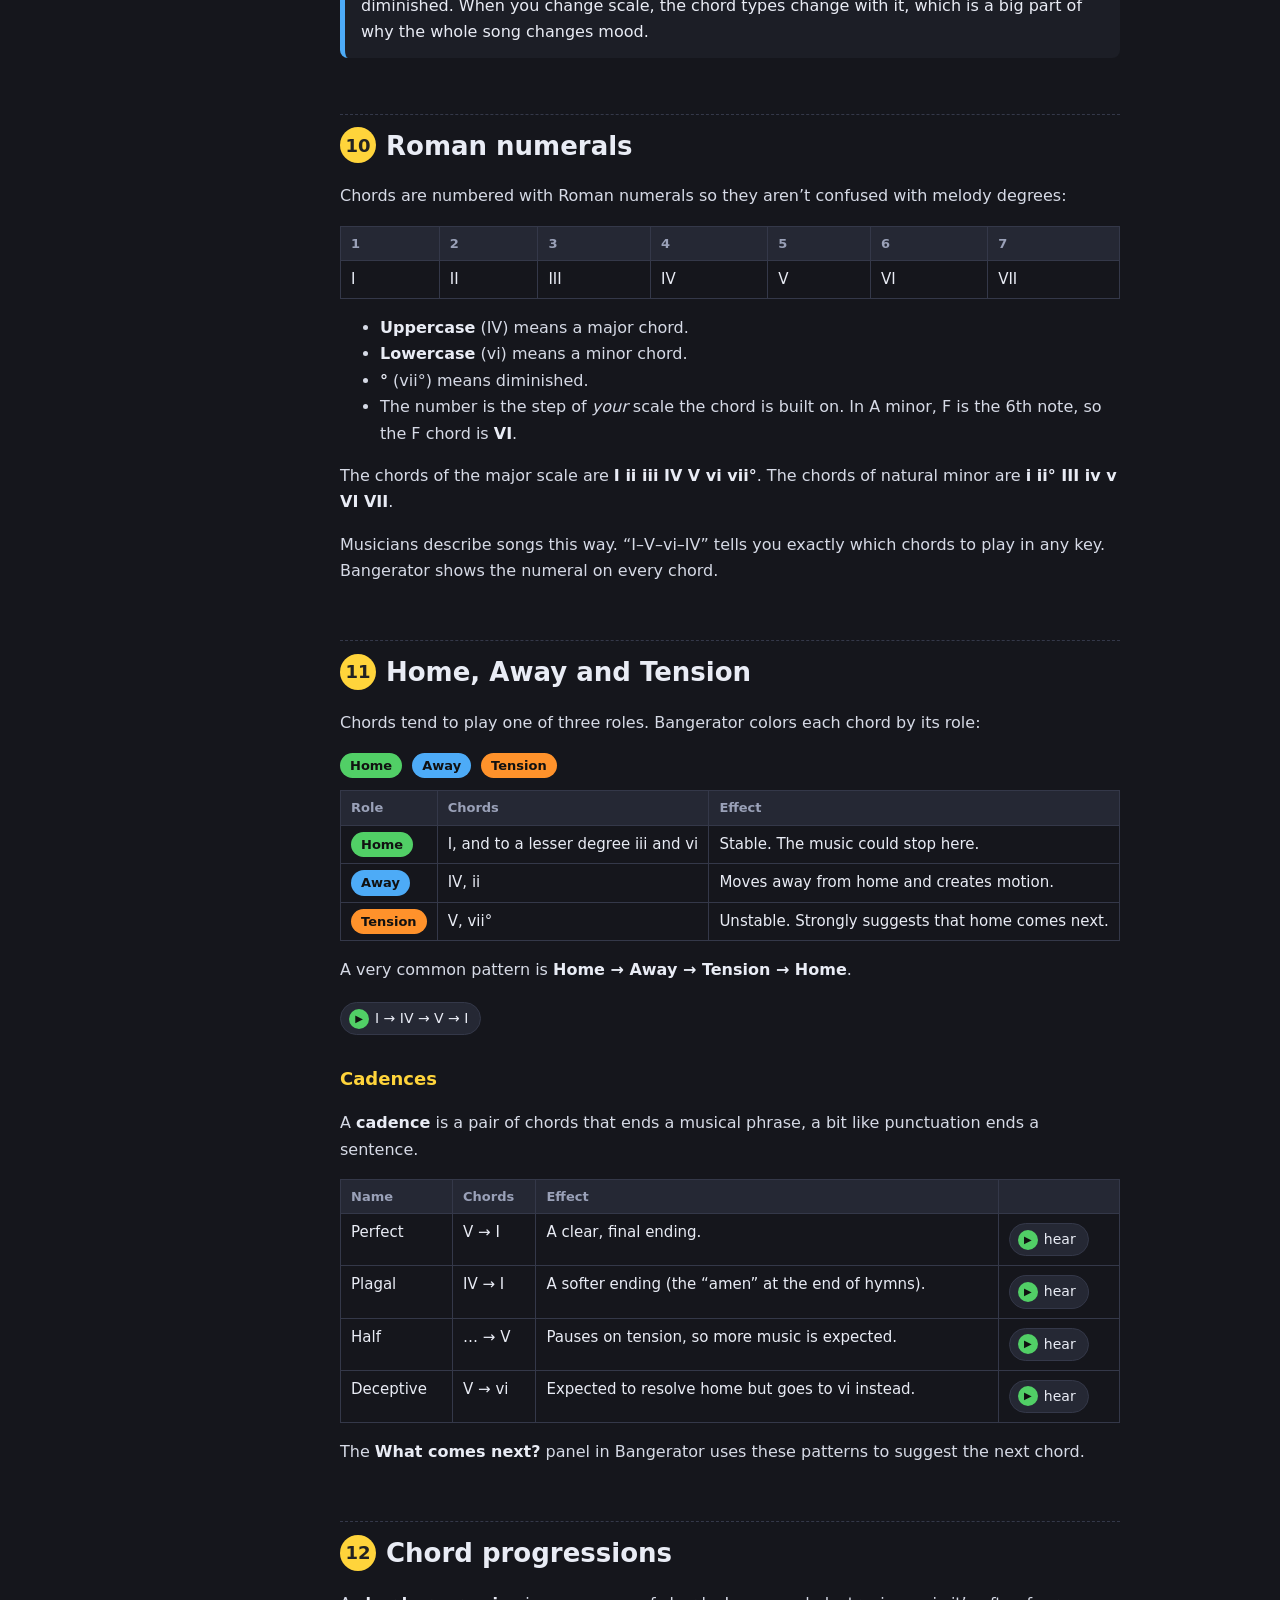
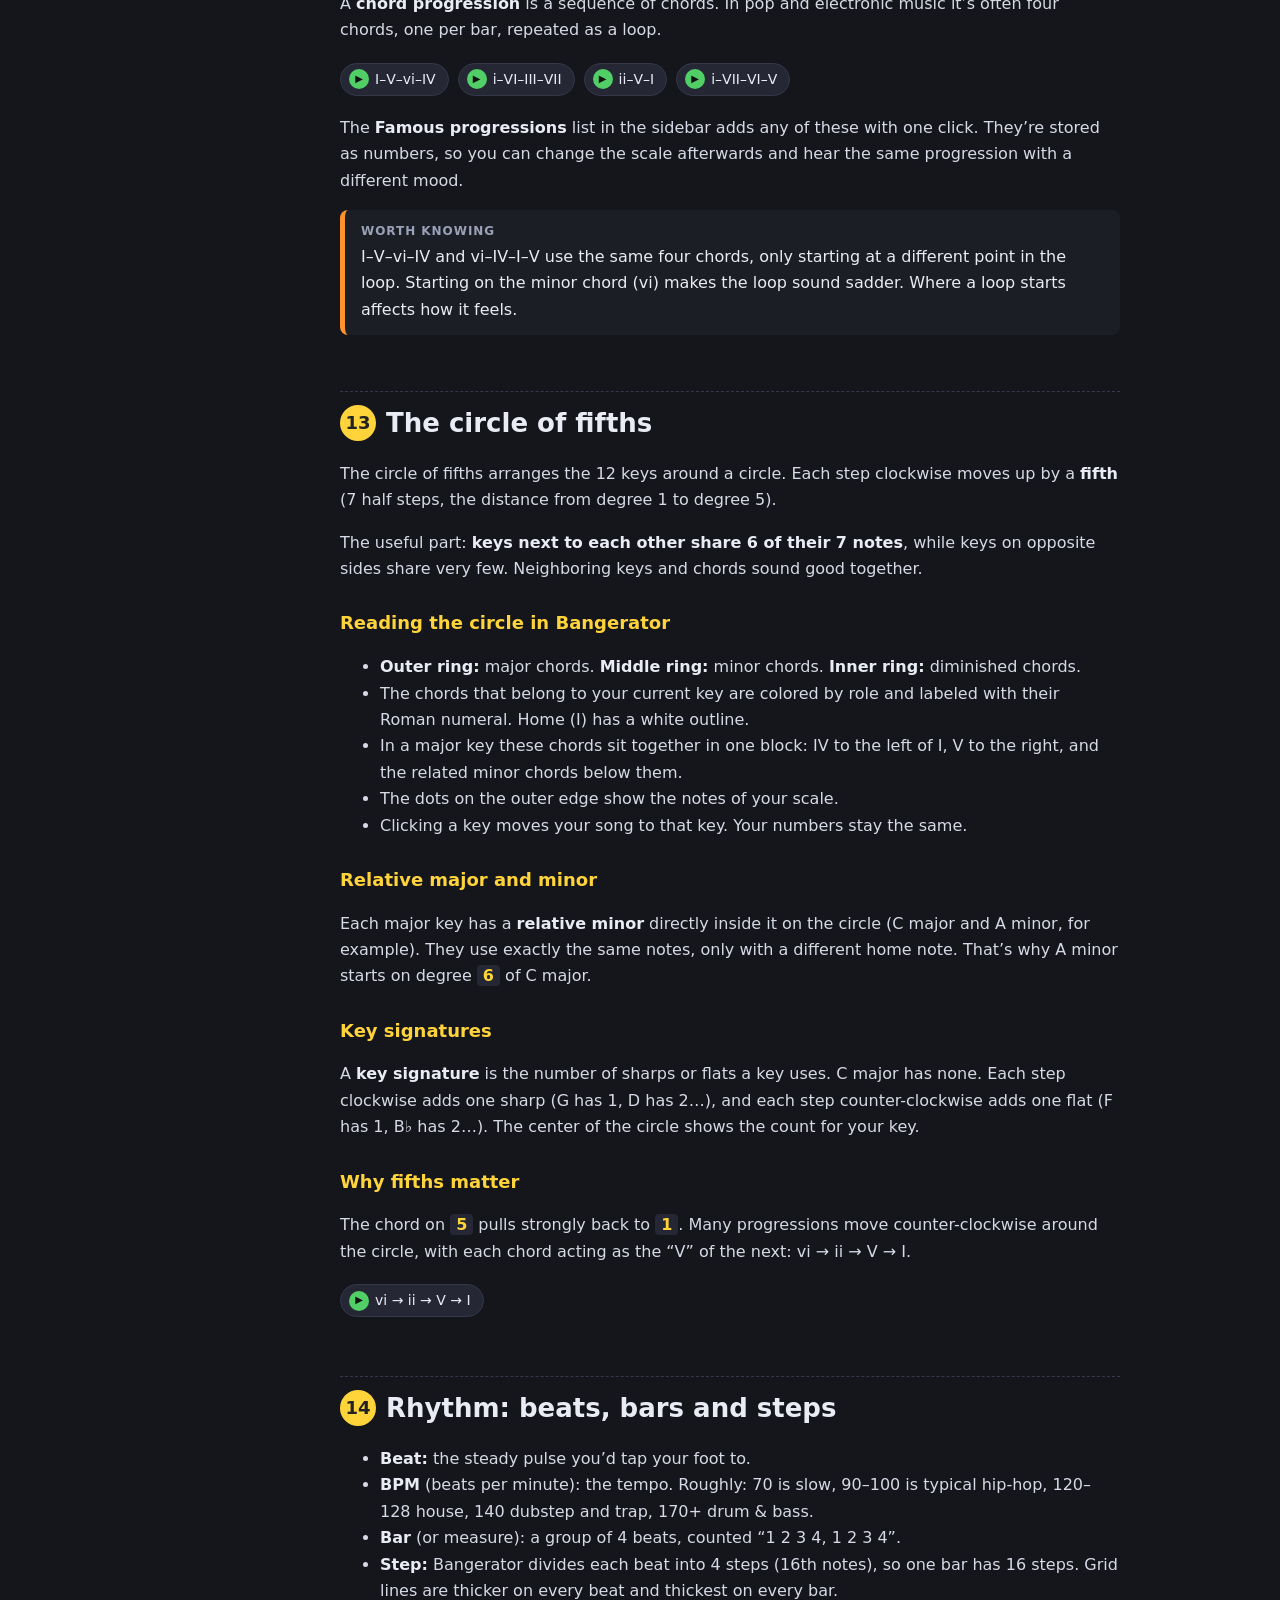
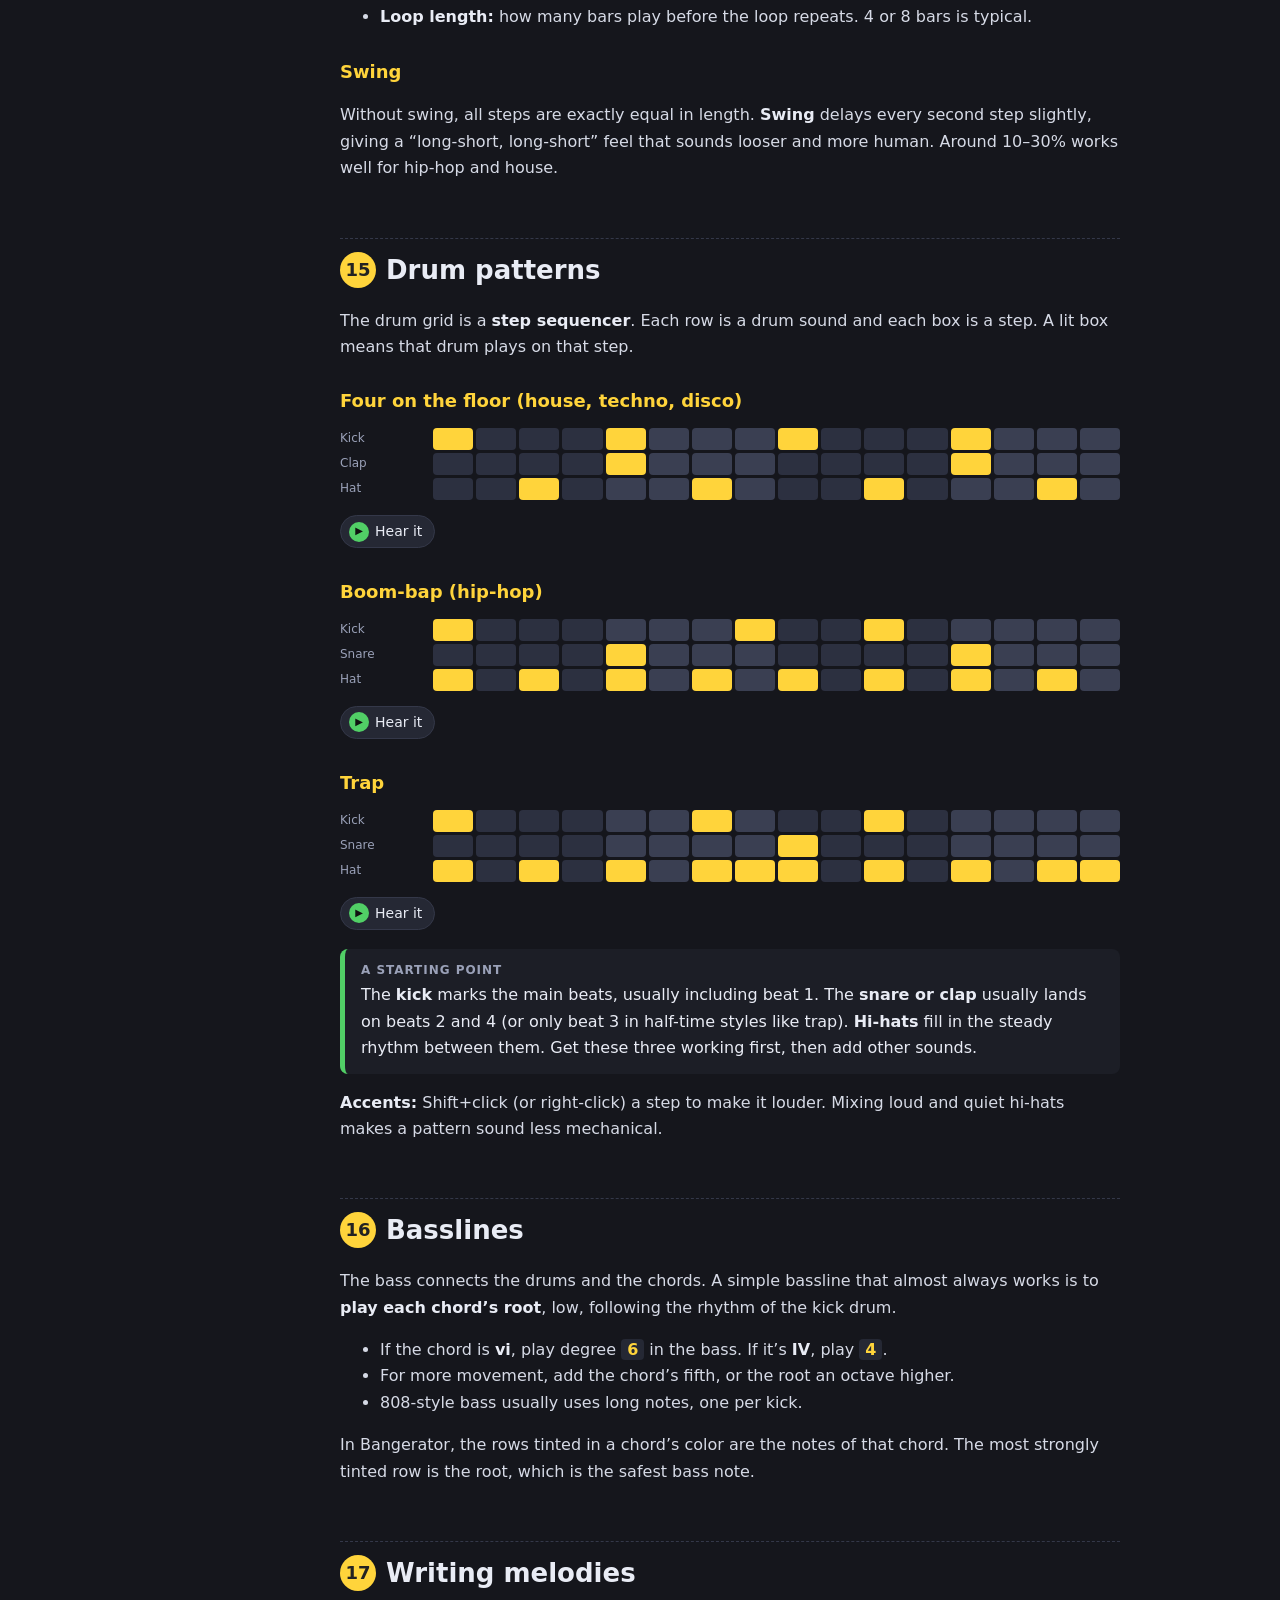
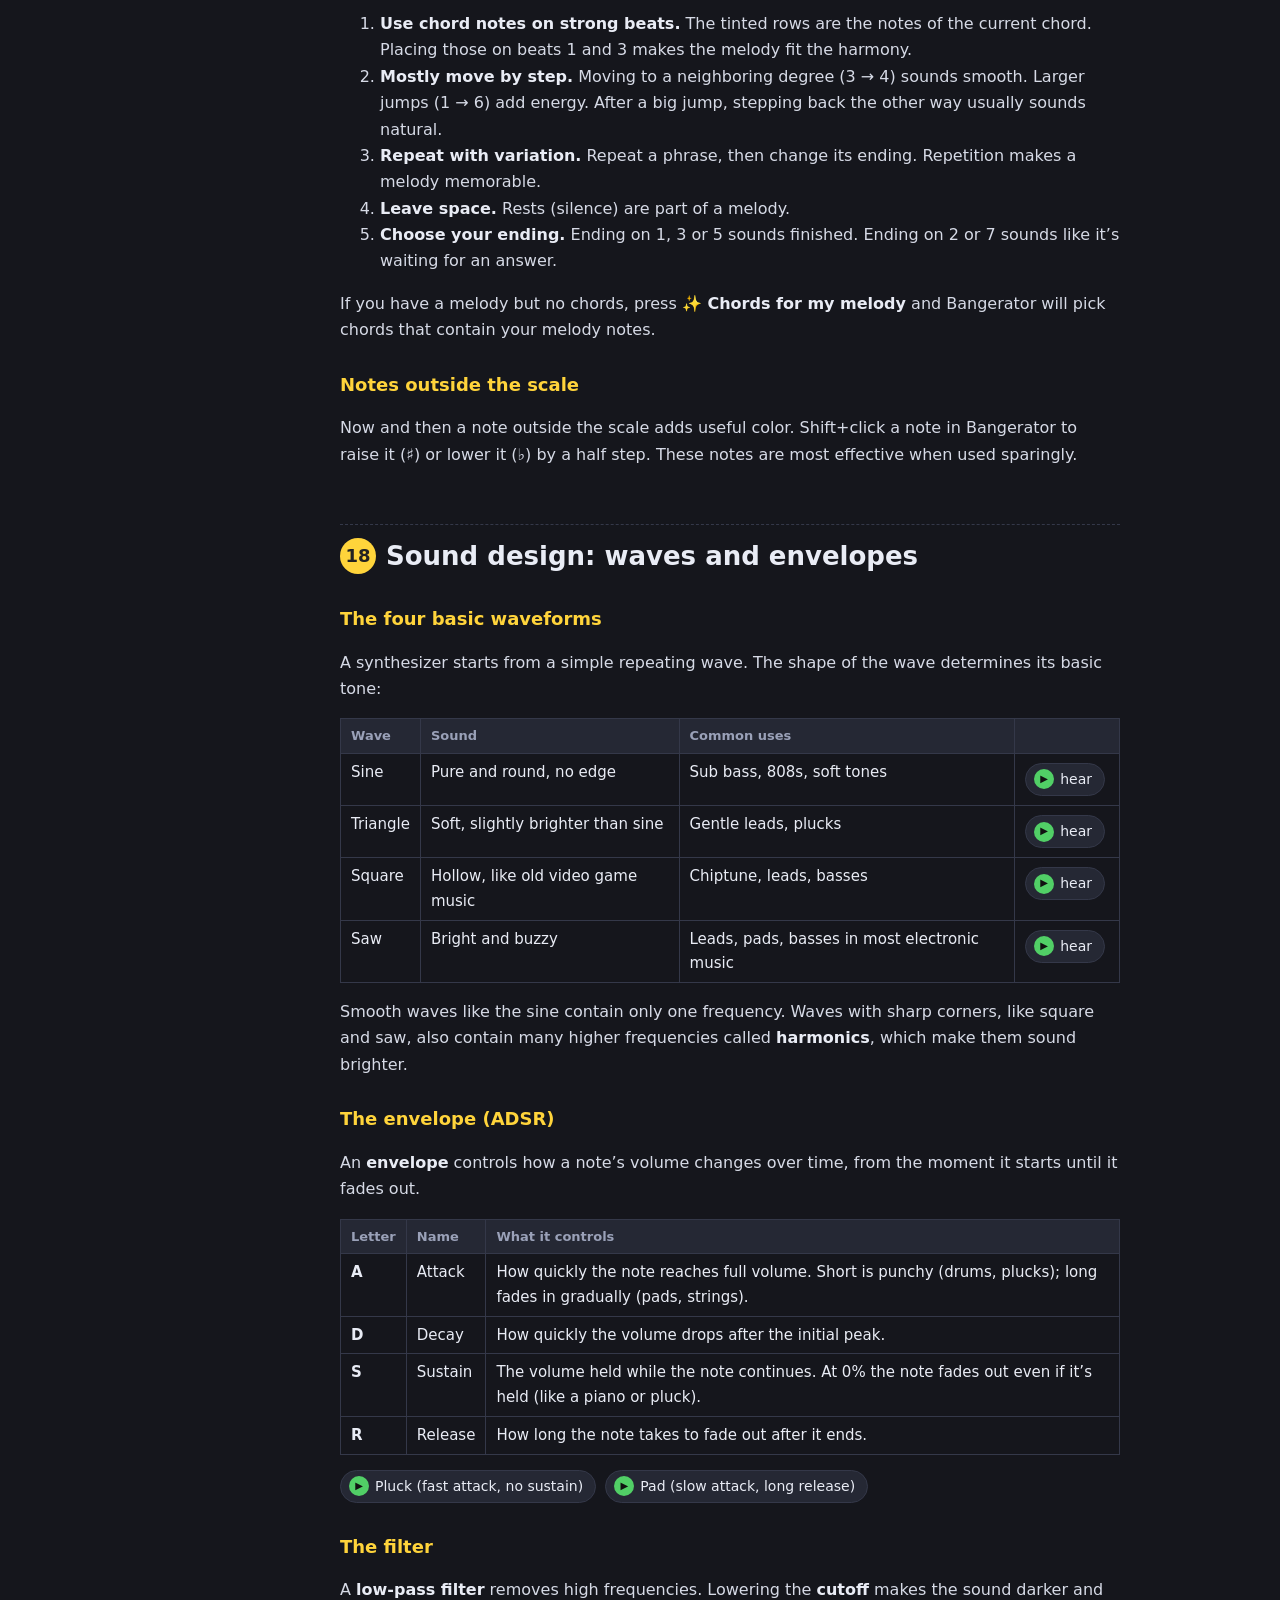
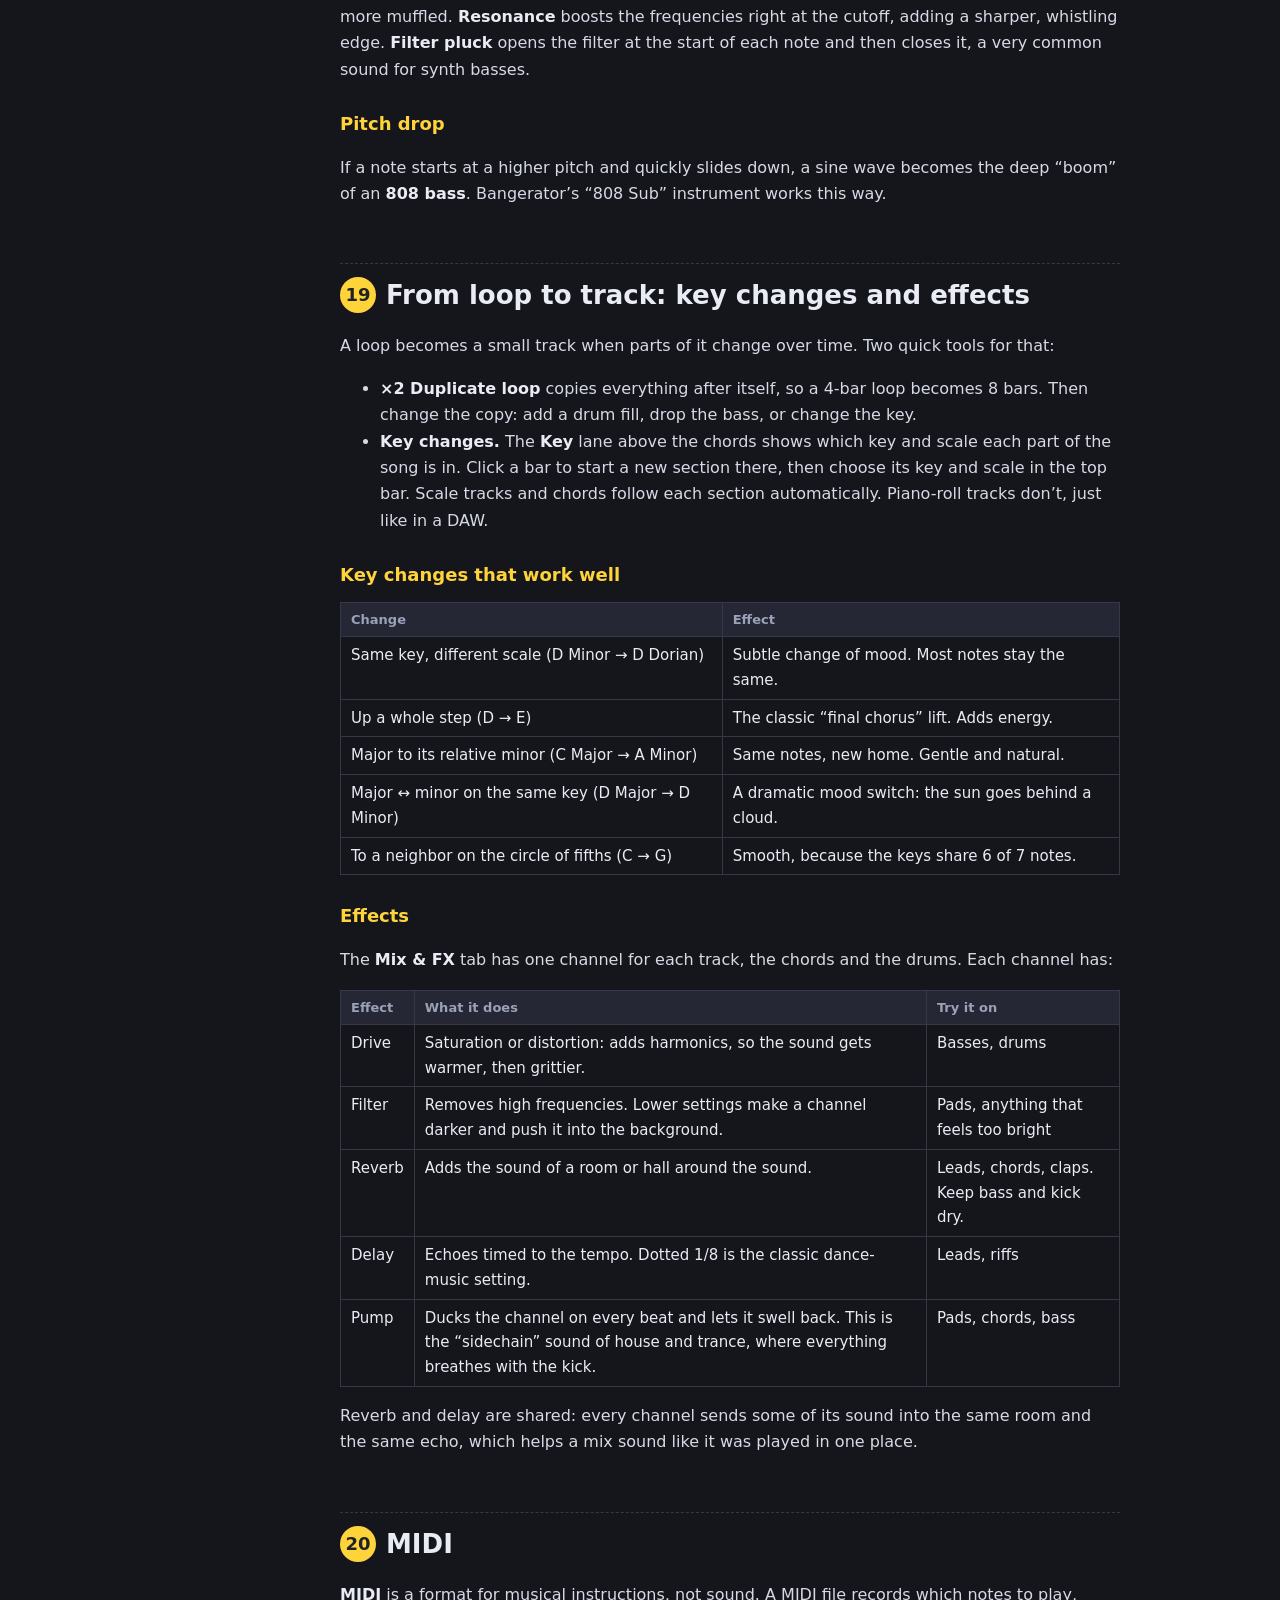
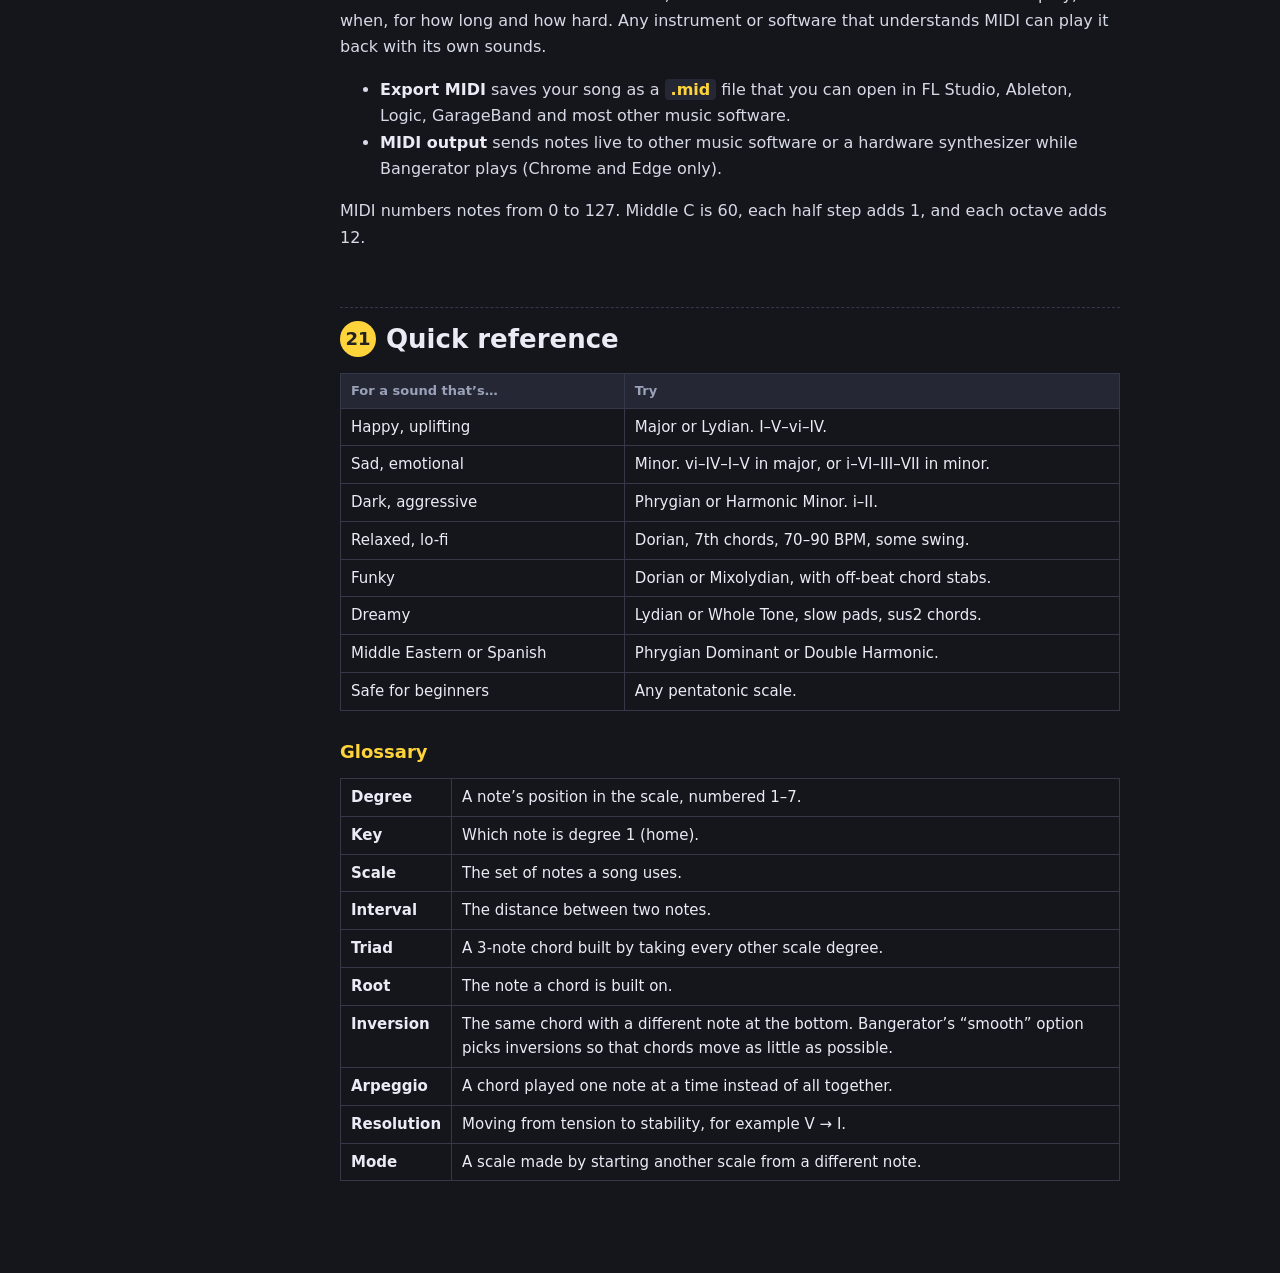
==== commit b98cd319: "Bangerator 2: patterns, song arrangement, mixer, automation, genre guides The web version of Bangera" ====
--- a/guide.html
+++ b/guide.html
@@ -207,9 +207,9 @@
 <li><b>Uppercase</b> (IV) means a major chord.</li>
 <li><b>Lowercase</b> (vi) means a minor chord.</li>
 <li><b>°</b> (vii°) means diminished.</li>
-<li><b>♭</b> in front (♭VII) means the chord’s root is a half step lower than in the major scale.</li>
-</ul>
-<p>The chords of the major scale are <b>I ii iii IV V vi vii°</b>. The chords of natural minor are <b>i ii° ♭III iv v ♭VI ♭VII</b>.</p>
+<li>The number is the step of <i>your</i> scale the chord is built on. In A minor, F is the 6th note, so the F chord is <b>VI</b>.</li>
+</ul>
+<p>The chords of the major scale are <b>I ii iii IV V vi vii°</b>. The chords of natural minor are <b>i ii° III iv v VI VII</b>.</p>
 <p>Musicians describe songs this way. “I–V–vi–IV” tells you exactly which chords to play in any key. Bangerator shows the numeral on every chord.</p>
 
 <!-- ============================================================ -->
@@ -390,7 +390,7 @@
 <tr><th>For a sound that’s…</th><th>Try</th></tr>
 <tr><td>Happy, uplifting</td><td>Major or Lydian. I–V–vi–IV.</td></tr>
 <tr><td>Sad, emotional</td><td>Minor. vi–IV–I–V in major, or i–VI–III–VII in minor.</td></tr>
-<tr><td>Dark, aggressive</td><td>Phrygian or Harmonic Minor. i–♭II.</td></tr>
+<tr><td>Dark, aggressive</td><td>Phrygian or Harmonic Minor. i–II.</td></tr>
 <tr><td>Relaxed, lo-fi</td><td>Dorian, 7th chords, 70–90 BPM, some swing.</td></tr>
 <tr><td>Funky</td><td>Dorian or Mixolydian, with off-beat chord stabs.</td></tr>
 <tr><td>Dreamy</td><td>Lydian or Whole Tone, slow pads, sus2 chords.</td></tr>
